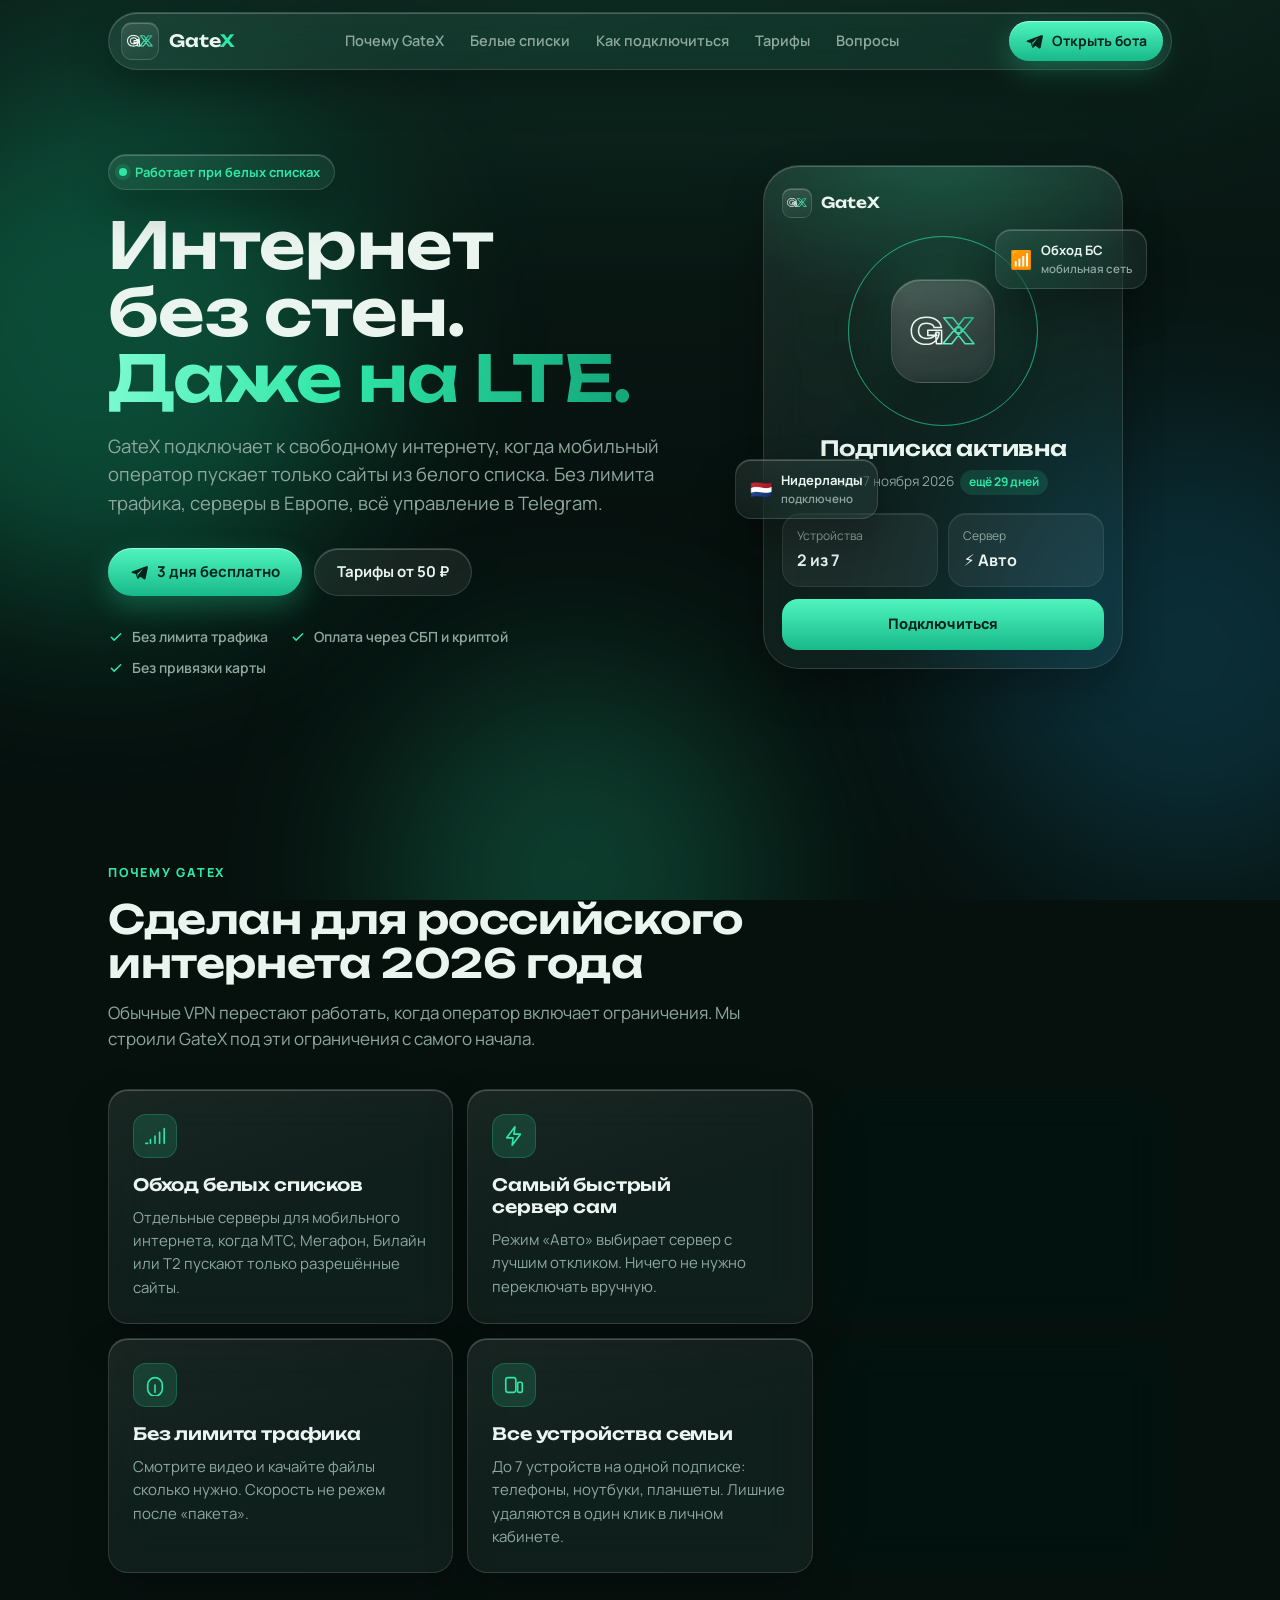
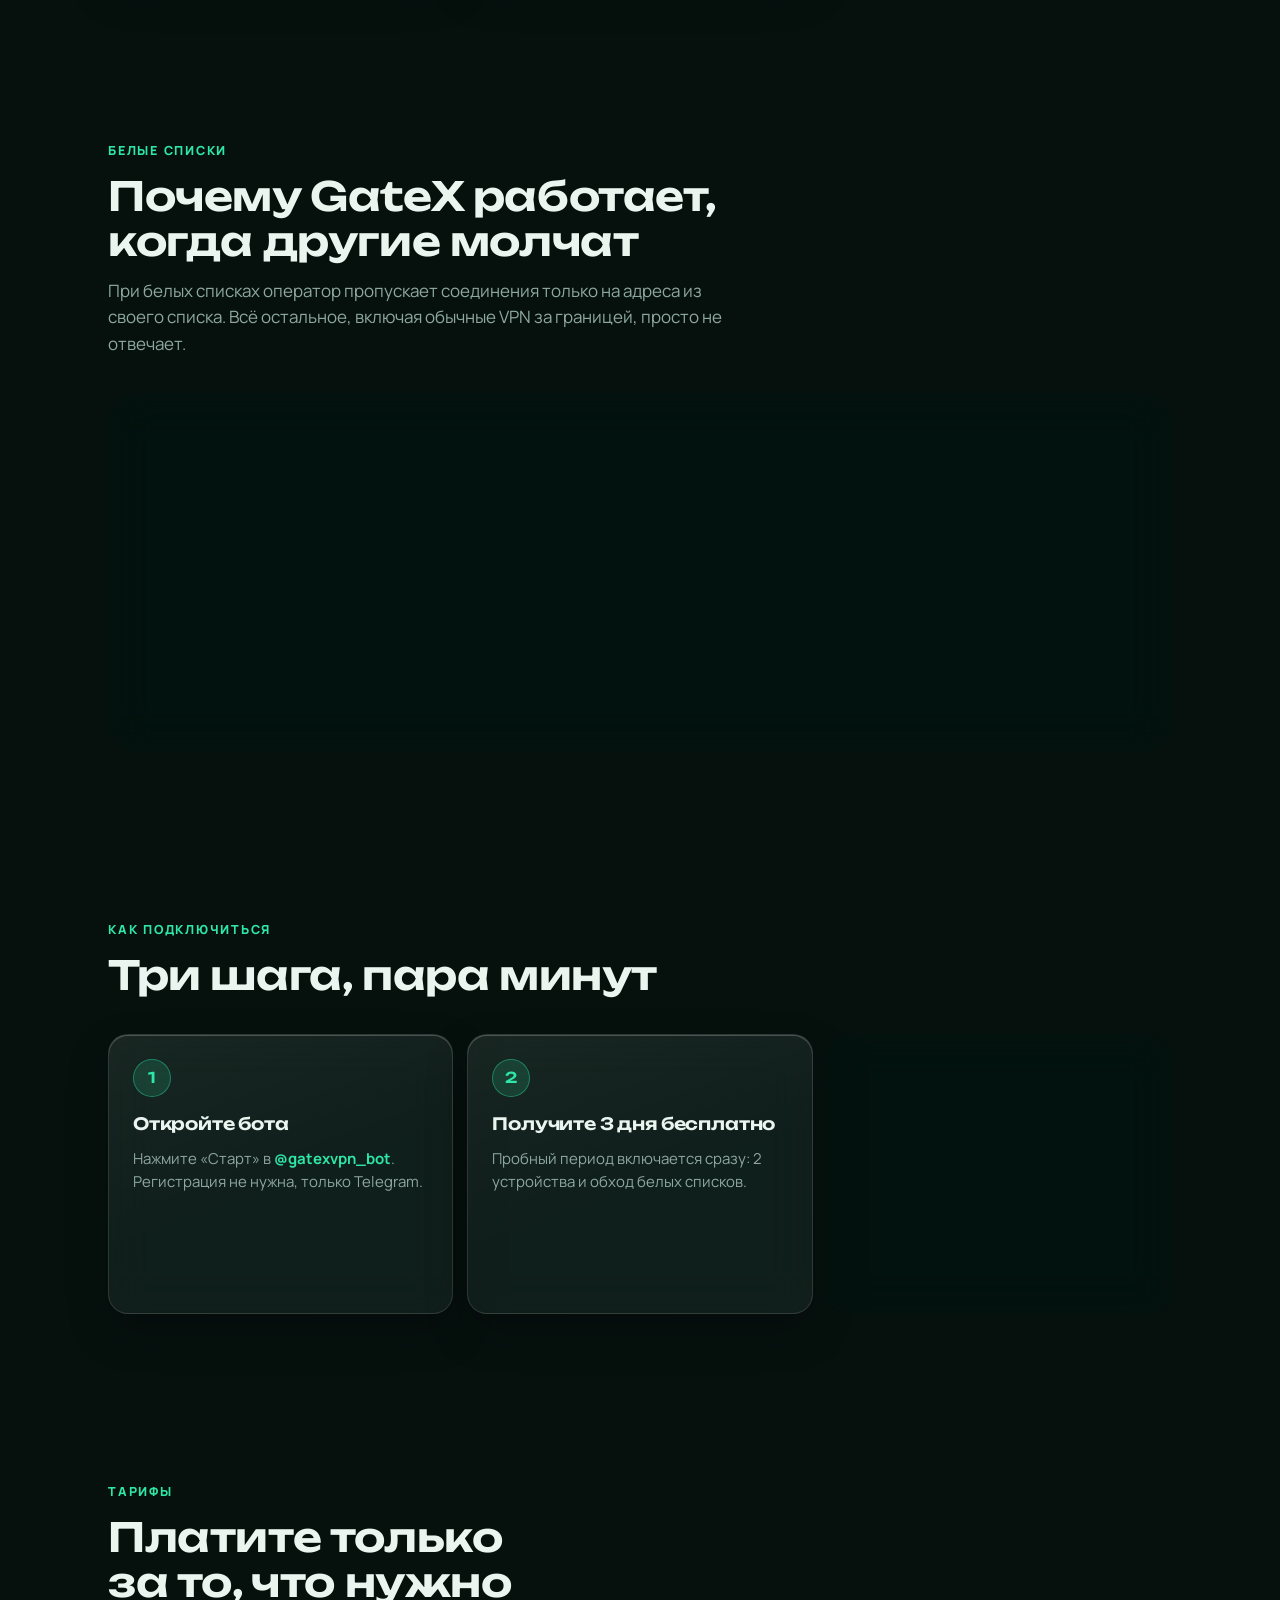
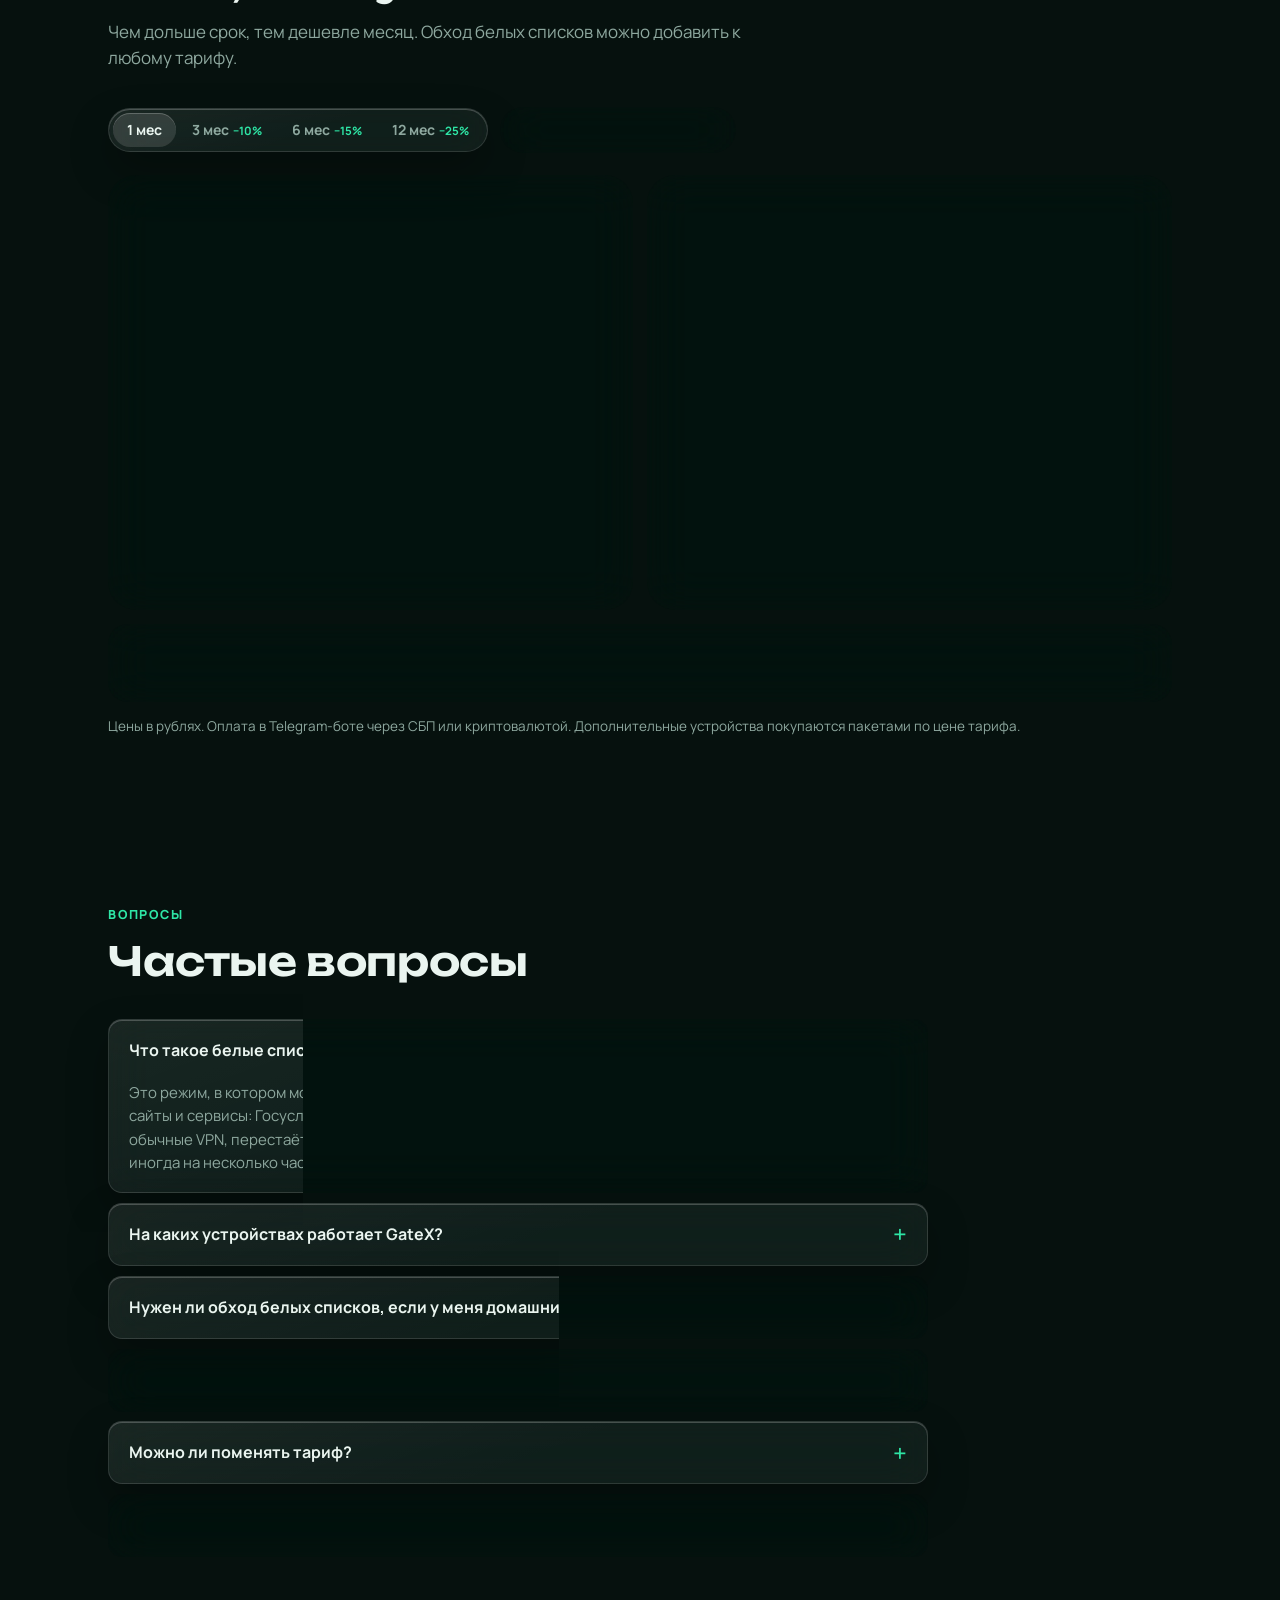
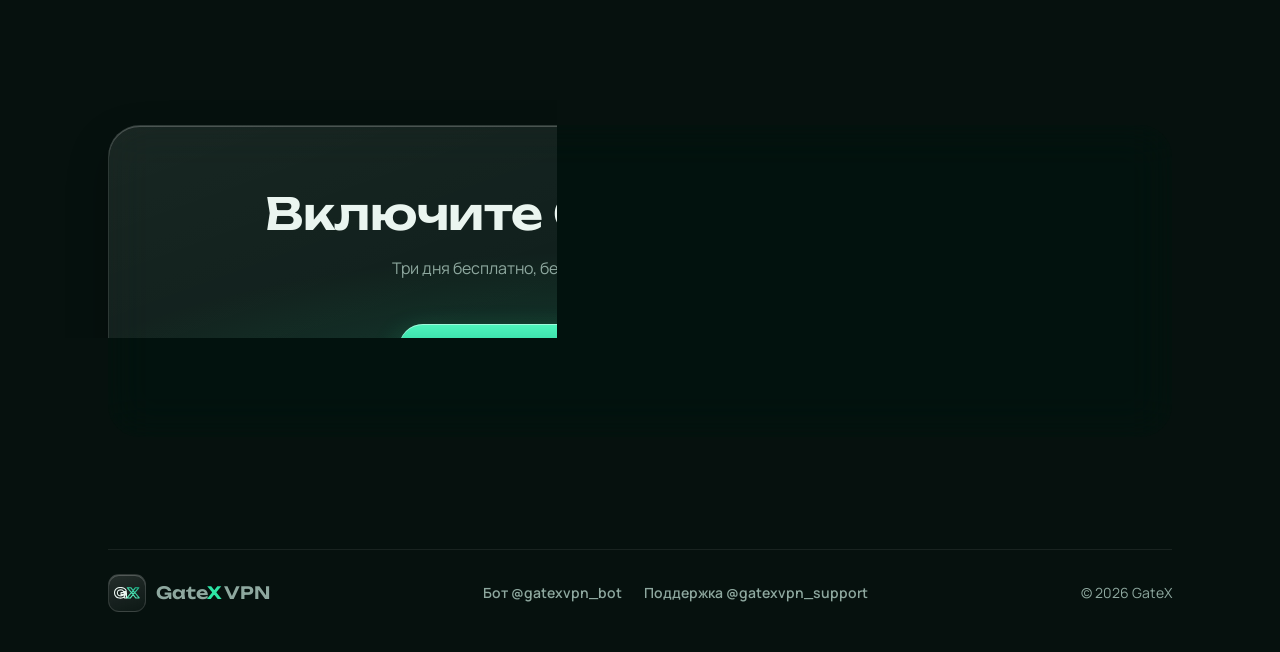
==== site/index.html @ c38026a6 "Add GateX promo landing page One-page static site in Russian: whitelist bypass explainer, tariffs wi" ====
<!doctype html>
<html lang="ru">
<head>
<meta charset="utf-8">
<meta name="viewport" content="width=device-width, initial-scale=1, viewport-fit=cover">
<title>GateX VPN</title>
<meta name="claude:viewport-fit-sides" content="cover">
<meta name="description" content="GateX VPN работает даже при белых списках на мобильном интернете. Серверы в Нидерландах, Германии, Франции и Польше, без лимита трафика. 3 дня бесплатно в Telegram-боте.">
<meta name="theme-color" content="#06110e">
<meta property="og:title" content="GateX VPN">
<meta property="og:description" content="VPN, который работает при белых списках. 3 дня бесплатно в Telegram.">
<meta property="og:type" content="website">
<link rel="icon" href="data:image/svg+xml,%3Csvg xmlns='http://www.w3.org/2000/svg' viewBox='0 0 64 64'%3E%3Crect width='64' height='64' rx='16' fill='%2306110e'/%3E%3Ctext x='32' y='42' font-family='Arial Black,Arial' font-weight='900' font-size='26' text-anchor='middle' fill='none' stroke='%232ee6a6' stroke-width='2.4'%3EGX%3C/text%3E%3C/svg%3E">
<link rel="preconnect" href="https://fonts.googleapis.com">
<link rel="preconnect" href="https://fonts.gstatic.com" crossorigin>
<link rel="stylesheet" href="https://fonts.googleapis.com/css2?family=Manrope:wght@400;500;600;700;800&family=Unbounded:wght@500;600;700&display=swap">
<style>
/* Layout: one long dark-pine page, frosted-glass panels floating over slow mint glows; content column 1120px. */
:root {
  --bg: #06110e;
  --bg-2: #0a1b16;
  --text: #eaf5f0;
  --muted: #8ea89f;
  --accent: #2ee6a6;
  --accent-2: #18b98a;
  --accent-ink: #03241a;
  --glass: rgba(255, 255, 255, 0.055);
  --glass-strong: rgba(255, 255, 255, 0.09);
  --glass-line: rgba(255, 255, 255, 0.12);
  --glass-hi: rgba(255, 255, 255, 0.22);
  --line: rgba(255, 255, 255, 0.08);
  --accent-soft: rgba(46, 230, 166, 0.14);
  --warn: #ffb547;

  --font-display: "Unbounded", "Manrope", system-ui, sans-serif;
  --font-body: "Manrope", system-ui, -apple-system, "Segoe UI", Roboto, sans-serif;
  --radius-lg: 28px;
  --radius: 20px;
  --radius-sm: 14px;
  color-scheme: dark;
}

* { box-sizing: border-box; }
html { scroll-behavior: smooth; overflow-x: clip; }
body {
  margin: 0;
  background: var(--bg);
  color: var(--text);
  font: 16px/1.55 var(--font-body);
  -webkit-font-smoothing: antialiased;
  overflow-x: clip;
}
a { color: inherit; text-decoration: none; }
svg { display: block; }
h1, h2, h3 { font-family: var(--font-display); font-weight: 600; margin: 0; text-wrap: balance; letter-spacing: -0.01em; }
p { margin: 0; }
:focus-visible { outline: 2px solid var(--accent); outline-offset: 3px; border-radius: 8px; }

/* Ambient glows behind the glass */
.sky { position: fixed; inset: 0; z-index: -1; overflow: hidden; pointer-events: none;
  background: radial-gradient(120% 70% at 50% -10%, rgba(46,230,166,.10), transparent 60%), linear-gradient(180deg, var(--bg-2), var(--bg) 60%); }
.blob { position: absolute; border-radius: 50%; filter: blur(90px); opacity: .55; }
.blob.b1 { width: 520px; height: 520px; left: -160px; top: 80px; background: #0f7a57; animation: drift 22s ease-in-out infinite alternate; }
.blob.b2 { width: 460px; height: 460px; right: -140px; top: 420px; background: #135c78; opacity: .38; animation: drift 26s ease-in-out infinite alternate-reverse; }
.blob.b3 { width: 380px; height: 380px; left: 30%; bottom: -160px; background: #1fa77a; opacity: .30; animation: drift 30s ease-in-out infinite alternate; }
@keyframes drift { to { transform: translate(60px, -40px) scale(1.08); } }

.wrap { width: 100%; max-width: 1120px; margin: 0 auto;
  padding-left: max(16px, env(safe-area-inset-left, 0px)); padding-right: max(16px, env(safe-area-inset-right, 0px)); }
@media (min-width: 720px) { .wrap { padding-left: max(28px, env(safe-area-inset-left, 0px)); padding-right: max(28px, env(safe-area-inset-right, 0px)); } }

.glass {
  background: linear-gradient(160deg, var(--glass-strong), var(--glass) 55%);
  border: 1px solid var(--glass-line);
  box-shadow: inset 0 1px 0 var(--glass-hi), 0 18px 40px rgba(0,0,0,.28);
  -webkit-backdrop-filter: blur(22px) saturate(150%);
  backdrop-filter: blur(22px) saturate(150%);
}

/* Header */
body::before { content: ""; position: fixed; inset: 0 0 auto; height: env(safe-area-inset-top, 0px); z-index: 10; background: rgba(6,17,14,.7); }
.top { position: sticky; top: env(safe-area-inset-top, 0px); z-index: 9; padding-block: 12px; }
.top .bar { display: flex; align-items: center; justify-content: space-between; gap: 12px; padding: 8px 8px 8px 12px; border-radius: 999px; }
.brand { display: flex; align-items: center; gap: 10px; font-family: var(--font-display); font-weight: 600; font-size: 17px; }
.brand b { color: var(--accent); font-weight: 600; }
.gx { width: 38px; height: 38px; border-radius: 11px; display: grid; place-items: center; flex: none;
  background: linear-gradient(160deg, rgba(255,255,255,.12), rgba(255,255,255,.03)); border: 1px solid var(--glass-line);
  box-shadow: inset 0 1px 0 var(--glass-hi); }
.gx svg { width: 26px; stroke-width: 80; }
.nav { display: none; gap: 26px; font-size: 14.5px; color: var(--muted); font-weight: 600; }
.nav a:hover { color: var(--text); }
@media (min-width: 860px) { .nav { display: flex; } }

.btn { display: inline-flex; align-items: center; justify-content: center; gap: 9px; border: 0; cursor: pointer;
  font: 700 15px/1 var(--font-body); padding: 15px 22px; border-radius: 999px; white-space: nowrap; transition: transform .15s ease, box-shadow .2s ease, background .2s ease; }
.btn:active { transform: scale(.98); }
.btn-primary { background: linear-gradient(180deg, #4ff5bd, var(--accent-2)); color: var(--accent-ink);
  box-shadow: 0 10px 28px rgba(46,230,166,.28), inset 0 1px 0 rgba(255,255,255,.45); }
.btn-primary:hover { box-shadow: 0 14px 36px rgba(46,230,166,.4), inset 0 1px 0 rgba(255,255,255,.45); }
.btn-glass { background: rgba(255,255,255,.07); border: 1px solid var(--glass-line); color: var(--text); box-shadow: inset 0 1px 0 var(--glass-hi); }
.btn-glass:hover { background: rgba(255,255,255,.11); }
.btn-sm { padding: 11px 16px; font-size: 14px; }
.btn svg { width: 18px; height: 18px; }

/* Hero */
.hero { padding-block: 40px 70px; display: grid; gap: 48px; align-items: center; }
@media (min-width: 940px) { .hero { grid-template-columns: 1.1fr .9fr; padding-block: 72px 100px; } }
.pill { display: inline-flex; align-items: center; gap: 8px; padding: 7px 14px 7px 10px; border-radius: 999px; font-size: 13px; font-weight: 700; color: var(--accent); }
.pill .dot { width: 8px; height: 8px; border-radius: 50%; background: var(--accent); box-shadow: 0 0 0 4px var(--accent-soft); animation: pulse 2.4s ease-in-out infinite; }
@keyframes pulse { 50% { box-shadow: 0 0 0 8px rgba(46,230,166,0); } }
.hero h1 { font-size: clamp(34px, 6.4vw, 64px); line-height: 1.04; margin-top: 22px; }
.hero h1 .stroke { background: linear-gradient(100deg, #7dfbd0, var(--accent) 45%, #13a57a); -webkit-background-clip: text; background-clip: text; color: transparent; }
.hero .lead { margin-top: 20px; font-size: clamp(16px, 2vw, 18.5px); color: var(--muted); max-width: 33em; }
.hero .cta { display: flex; flex-wrap: wrap; gap: 12px; margin-top: 30px; }
.hero .facts { display: flex; flex-wrap: wrap; gap: 10px 22px; margin-top: 30px; color: var(--muted); font-size: 14px; font-weight: 600; }
.hero .facts span { display: inline-flex; align-items: center; gap: 8px; }
.hero .facts svg { width: 16px; height: 16px; color: var(--accent); }

/* Hero visual: the cabinet as it looks in Telegram */
.device { position: relative; justify-self: center; width: min(360px, 100%); }
.device .screen { border-radius: 36px; padding: 22px 18px 18px; position: relative; overflow: hidden; }
.device .screen::before { content: ""; position: absolute; inset: -40% -20% auto; height: 70%; background: radial-gradient(closest-side, rgba(46,230,166,.22), transparent); pointer-events: none; }
.scr-head { display: flex; align-items: center; gap: 9px; font-family: var(--font-display); font-size: 15px; font-weight: 600; position: relative; }
.scr-head .gx { width: 30px; height: 30px; border-radius: 9px; }
.scr-head .gx svg { width: 20px; }
.orb { position: relative; width: 190px; height: 190px; margin: 18px auto 6px; display: grid; place-items: center; }
.orb i { position: absolute; inset: 0; border-radius: 50%; border: 1px solid rgba(46,230,166,.28); animation: ring 3.6s ease-out infinite; }
.orb i:nth-child(2) { animation-delay: 1.2s; }
.orb i:nth-child(3) { animation-delay: 2.4s; }
@keyframes ring { from { transform: scale(.55); opacity: 1; } to { transform: scale(1.05); opacity: 0; } }
.orb .core { width: 104px; height: 104px; border-radius: 30px; display: grid; place-items: center;
  background: linear-gradient(160deg, rgba(255,255,255,.16), rgba(255,255,255,.03)); border: 1px solid var(--glass-line);
  box-shadow: inset 0 1px 0 var(--glass-hi), 0 20px 40px rgba(0,0,0,.35), 0 0 60px rgba(46,230,166,.18);
  -webkit-backdrop-filter: blur(10px); backdrop-filter: blur(10px); }
.orb .core svg { width: 66px; stroke-width: 46; }
.scr-status { text-align: center; position: relative; }
.scr-status h3 { font-size: 21px; }
.scr-status p { color: var(--muted); font-size: 13.5px; margin-top: 6px; }
.scr-status .left { display: inline-block; margin-left: 6px; padding: 3px 9px; border-radius: 999px; background: var(--accent-soft); color: var(--accent); font-weight: 700; font-size: 12px; }
.scr-tiles { display: grid; grid-template-columns: 1fr 1fr; gap: 10px; margin-top: 18px; position: relative; }
.tile { border-radius: 18px; padding: 13px 14px; background: rgba(255,255,255,.06); border: 1px solid var(--line); box-shadow: inset 0 1px 0 rgba(255,255,255,.1); }
.tile small { display: block; font-size: 12px; color: var(--muted); }
.tile strong { display: block; margin-top: 3px; font-size: 16px; }
.scr-btn { margin-top: 12px; width: 100%; padding: 14px; border-radius: 16px; text-align: center; font-weight: 800; font-size: 14.5px;
  background: linear-gradient(180deg, #4ff5bd, var(--accent-2)); color: var(--accent-ink); position: relative; }
.float-chip { position: absolute; border-radius: 16px; padding: 10px 14px; font-size: 13px; font-weight: 700; display: flex; align-items: center; gap: 9px; }
.float-chip .flag { font-size: 18px; line-height: 1; }
.float-chip small { display: block; font-weight: 600; color: var(--muted); font-size: 11.5px; }
.float-chip.c1 { left: -28px; bottom: 150px; animation: bob 6s ease-in-out infinite; }
.float-chip.c2 { right: -24px; top: 64px; animation: bob 7s ease-in-out infinite reverse; }
@keyframes bob { 50% { transform: translateY(-10px); } }
@media (max-width: 480px) { .float-chip.c1 { display: none; } .float-chip.c2 { right: 8px; top: 58px; } }

/* Sections */
section { padding-block: 56px; }
@media (min-width: 720px) { section { padding-block: 84px; } }
.eyebrow { font-size: 12.5px; font-weight: 800; letter-spacing: .14em; text-transform: uppercase; color: var(--accent); }
.sec-head { max-width: 640px; display: grid; gap: 14px; margin-bottom: 36px; }
.sec-head h2 { font-size: clamp(26px, 4vw, 40px); line-height: 1.12; }
.sec-head p { color: var(--muted); font-size: 17px; }

/* Features */
.features { display: grid; gap: 14px; grid-template-columns: 1fr; }
@media (min-width: 620px) { .features { grid-template-columns: 1fr 1fr; } }
@media (min-width: 980px) { .features { grid-template-columns: repeat(3, 1fr); } }
.feat { border-radius: var(--radius); padding: 24px; display: grid; gap: 10px; align-content: start; }
.feat .ic { width: 44px; height: 44px; border-radius: 13px; display: grid; place-items: center; background: var(--accent-soft); color: var(--accent); border: 1px solid rgba(46,230,166,.22); }
.feat .ic svg { width: 22px; height: 22px; }
.feat h3 { font-size: 17px; line-height: 1.3; margin-top: 6px; }
.feat p { color: var(--muted); font-size: 15px; }

/* Whitelist route */
.route { border-radius: var(--radius-lg); padding: 28px 22px; display: grid; gap: 26px; }
@media (min-width: 720px) { .route { padding: 40px; } }
.hops { display: grid; gap: 10px; grid-template-columns: 1fr; counter-reset: hop; }
@media (min-width: 900px) { .hops { grid-template-columns: repeat(4, 1fr); gap: 0; } }
.hop { position: relative; padding: 18px; border-radius: 18px; background: rgba(255,255,255,.04); border: 1px solid var(--line); display: grid; gap: 6px; align-content: start; }
@media (min-width: 900px) {
  .hop { margin-right: 26px; }
  .hop:not(:last-child)::after { content: ""; position: absolute; right: -24px; top: 50%; width: 22px; height: 2px; background: linear-gradient(90deg, var(--accent), transparent); }
  .hop:last-child { margin-right: 0; }
}
.hop .tag { font-size: 11.5px; font-weight: 800; letter-spacing: .08em; text-transform: uppercase; color: var(--muted); }
.hop strong { font-size: 16px; }
.hop p { font-size: 14px; color: var(--muted); }
.hop.block { border-color: rgba(255,181,71,.35); background: rgba(255,181,71,.06); }
.hop.block .tag { color: var(--warn); }
.hop.ok { border-color: rgba(46,230,166,.35); background: rgba(46,230,166,.07); }
.hop.ok .tag { color: var(--accent); }
.route-note { display: grid; gap: 14px; grid-template-columns: 1fr; color: var(--muted); font-size: 15px; }
@media (min-width: 720px) { .route-note { grid-template-columns: 1fr 1fr; gap: 28px; } }
.route-note b { color: var(--text); }

/* Steps */
.steps { display: grid; gap: 14px; grid-template-columns: 1fr; }
@media (min-width: 860px) { .steps { grid-template-columns: repeat(3, 1fr); } }
.step { border-radius: var(--radius); padding: 24px; display: grid; gap: 10px; align-content: start; }
.step .n { font-family: var(--font-display); font-size: 15px; font-weight: 600; width: 38px; height: 38px; border-radius: 50%; display: grid; place-items: center;
  color: var(--accent); background: var(--accent-soft); border: 1px solid rgba(46,230,166,.4); }
.step h3 { font-size: 17px; margin-top: 4px; }
.step p { color: var(--muted); font-size: 15px; }
.apps { display: flex; flex-wrap: wrap; gap: 8px; margin-top: 4px; }
.apps span { font-size: 12.5px; font-weight: 700; padding: 5px 10px; border-radius: 999px; background: rgba(255,255,255,.06); border: 1px solid var(--line); }

/* Pricing */
.controls { display: flex; flex-wrap: wrap; gap: 12px; align-items: center; margin-bottom: 22px; }
.seg { display: inline-flex; padding: 4px; border-radius: 999px; gap: 2px; }
.seg button { border: 0; background: none; color: var(--muted); font: 700 14px/1 var(--font-body); padding: 10px 14px; border-radius: 999px; cursor: pointer; white-space: nowrap; }
.seg button[aria-pressed="true"] { background: rgba(255,255,255,.12); color: var(--text); box-shadow: inset 0 1px 0 var(--glass-hi); }
.seg button .off { color: var(--accent); font-size: 11.5px; margin-left: 4px; }
@media (max-width: 520px) {
  .seg { display: grid; grid-template-columns: repeat(4, 1fr); width: 100%; }
  .seg button { padding: 9px 4px; font-size: 13.5px; text-align: center; }
  .seg button .off { display: block; margin: 3px 0 0; }
}
.switch { display: inline-flex; align-items: center; gap: 12px; padding: 8px 16px 8px 8px; border-radius: 999px; cursor: pointer; font-weight: 700; font-size: 14px; user-select: none; }
.switch input { position: absolute; opacity: 0; pointer-events: none; }
.switch .track { width: 46px; height: 28px; border-radius: 999px; background: rgba(255,255,255,.12); position: relative; transition: background .2s; flex: none; }
.switch .track::after { content: ""; position: absolute; left: 3px; top: 3px; width: 22px; height: 22px; border-radius: 50%; background: #fff; transition: transform .2s; box-shadow: 0 2px 6px rgba(0,0,0,.3); }
.switch input:checked + .track { background: var(--accent-2); }
.switch input:checked + .track::after { transform: translateX(18px); }
.switch input:focus-visible + .track { outline: 2px solid var(--accent); outline-offset: 3px; }

.plans { display: grid; gap: 14px; grid-template-columns: 1fr; }
@media (min-width: 760px) { .plans { grid-template-columns: 1fr 1fr; } }
.plan { border-radius: var(--radius-lg); padding: 26px; display: grid; gap: 18px; align-content: start; position: relative; }
.plan.hot { border-color: rgba(46,230,166,.4); box-shadow: inset 0 1px 0 var(--glass-hi), 0 18px 50px rgba(46,230,166,.12); }
.plan .ph { display: flex; justify-content: space-between; align-items: flex-start; gap: 12px; }
.plan h3 { font-size: 21px; }
.plan .who { color: var(--muted); font-size: 14.5px; margin-top: 4px; }
.plan .badge { font-size: 12px; font-weight: 800; padding: 6px 10px; border-radius: 999px; background: var(--accent-soft); color: var(--accent); white-space: nowrap; }
.price { display: flex; align-items: baseline; gap: 8px; flex-wrap: wrap; }
.price .num { font-family: var(--font-display); font-size: 44px; font-weight: 600; font-variant-numeric: tabular-nums; letter-spacing: -0.02em; }
.price .per { color: var(--muted); font-weight: 600; }
.price-sub { color: var(--muted); font-size: 14px; margin-top: -10px; min-height: 1.5em; font-variant-numeric: tabular-nums; }
.plan ul { list-style: none; padding: 0; margin: 0; display: grid; gap: 10px; font-size: 15px; }
.plan li { display: flex; gap: 10px; align-items: flex-start; }
.plan li svg { width: 18px; height: 18px; color: var(--accent); flex: none; margin-top: 2px; }
.plan li.dim { color: var(--muted); }
.plan li.dim svg { color: var(--muted); }
.plan .btn { width: 100%; }
.trial { margin-top: 14px; border-radius: var(--radius); padding: 18px 22px; display: flex; flex-wrap: wrap; align-items: center; justify-content: space-between; gap: 14px; }
.trial p { color: var(--muted); font-size: 15px; }
.trial b { color: var(--text); }
.fine { margin-top: 14px; color: var(--muted); font-size: 13.5px; }

/* FAQ */
.faq { display: grid; gap: 10px; max-width: 820px; }
.faq details { border-radius: var(--radius-sm); padding: 0 20px; }
.faq summary { list-style: none; cursor: pointer; padding: 18px 0; font-weight: 700; font-size: 16px; display: flex; justify-content: space-between; gap: 16px; align-items: center; }
.faq summary::-webkit-details-marker { display: none; }
.faq summary::after { content: "+"; font: 500 24px/1 var(--font-body); color: var(--accent); transition: transform .2s; flex: none; }
.faq details[open] summary::after { transform: rotate(45deg); }
.faq details p { padding-bottom: 18px; color: var(--muted); font-size: 15px; max-width: 65ch; }
.faq details p a { color: var(--accent); font-weight: 700; }

/* Final CTA */
.final { border-radius: 32px; padding: 40px 24px; text-align: center; display: grid; gap: 18px; justify-items: center; position: relative; overflow: hidden; }
.final::before { content: ""; position: absolute; inset: auto -10% -60% -10%; height: 120%; background: radial-gradient(closest-side, rgba(46,230,166,.22), transparent); pointer-events: none; }
.final h2 { font-size: clamp(26px, 4.4vw, 44px); line-height: 1.1; position: relative; }
.final p { color: var(--muted); max-width: 34em; position: relative; }
.final .cta { display: flex; flex-wrap: wrap; justify-content: center; gap: 12px; position: relative; }
@media (min-width: 720px) { .final { padding: 64px 40px; } }

footer { padding-block: 28px 40px; color: var(--muted); font-size: 14px; }
footer .row { display: flex; flex-wrap: wrap; gap: 14px 28px; justify-content: space-between; align-items: center; border-top: 1px solid var(--line); padding-top: 24px; }
footer .links { display: flex; flex-wrap: wrap; gap: 10px 22px; font-weight: 600; }
footer .links a:hover { color: var(--text); }

@media (prefers-reduced-motion: reduce) {
  *, *::before, *::after { animation: none !important; transition: none !important; }
  html { scroll-behavior: auto; }
}
@supports not ((backdrop-filter: blur(1px)) or (-webkit-backdrop-filter: blur(1px))) {
  .glass { background: rgba(14, 34, 27, .92); }
}
</style>
</head>
<body>

<svg width="0" height="0" style="position:absolute" aria-hidden="true">
  <defs>
    <linearGradient id="gxMint" x1="0" y1="0" x2="1" y2="1"><stop offset="0" stop-color="#6ff9cb"/><stop offset="1" stop-color="#18b98a"/></linearGradient>
    <!-- GX mark, letter outlines only -->
    <g id="gxMark">
      <g transform="scale(1 -1)" fill="none" stroke-linejoin="round">
        <path stroke="#eaf5f0" d="M838 325Q835 257 810.5 195.5Q786 134 739.5 86.0Q693 38 623.5 11.0Q554 -16 462 -16Q374 -16 297.0 9.5Q220 35 161.5 85.0Q103 135 70.5 208.0Q38 281 38 375Q38 469 71.0 542.0Q104 615 163.5 665.0Q223 715 301.5 740.5Q380 766 473 766Q597 766 687.0 728.0Q777 690 832.0 624.0Q887 558 903 471H694Q684 509 653.5 536.5Q623 564 577.5 578.5Q532 593 474 593Q404 593 353.0 568.5Q302 544 274.0 495.5Q246 447 246 375Q246 302 276.0 252.0Q306 202 361.5 177.0Q417 152 492 152Q565 152 621.0 172.5Q677 193 710.5 233.0Q744 273 749 329ZM512 242V388H910V0H763L734 297L773 242Z"/>
        <path stroke="url(#gxMint)" transform="translate(961 0)" d="M513 327V453L881 0H626L383 314H485L241 0H-11L359 452V328L11 750H270L490 466H388L605 750H860Z"/>
      </g>
    </g>
    <symbol id="i-check" viewBox="0 0 24 24"><path d="M5 12.5l4.2 4.2L19 7" fill="none" stroke="currentColor" stroke-width="2.2" stroke-linecap="round" stroke-linejoin="round"/></symbol>
    <symbol id="i-minus" viewBox="0 0 24 24"><path d="M6 12h12" fill="none" stroke="currentColor" stroke-width="2.2" stroke-linecap="round"/></symbol>
    <symbol id="i-tg" viewBox="0 0 24 24"><path d="M21.5 4.2L2.9 11.4c-1 .4-1 1.6.1 1.9l4.7 1.5 1.8 5.6c.3.8 1.3 1 1.9.4l2.6-2.5 4.9 3.6c.7.5 1.7.1 1.9-.8l3.1-15.4c.2-1-.8-1.8-1.7-1.4zM9.6 14.3l8.2-7.2-6.9 8.6-.3 3.1-1-4.5z" fill="currentColor"/></symbol>
  </defs>
</svg>

<div class="sky" aria-hidden="true"><div class="blob b1"></div><div class="blob b2"></div><div class="blob b3"></div></div>

<header class="top">
  <div class="wrap">
    <div class="bar glass">
      <a class="brand" href="#top" aria-label="GateX VPN, наверх">
        <span class="gx"><svg viewBox="0 -800 1900 840"><use href="#gxMark"/></svg></span>
        <span>Gate<b>X</b></span>
      </a>
      <nav class="nav" aria-label="Разделы">
        <a href="#why">Почему GateX</a>
        <a href="#whitelist">Белые списки</a>
        <a href="#start">Как подключиться</a>
        <a href="#pricing">Тарифы</a>
        <a href="#faq">Вопросы</a>
      </nav>
      <a class="btn btn-primary btn-sm" href="https://t.me/gatexvpn_bot" target="_blank" rel="noopener">
        <svg><use href="#i-tg"/></svg>Открыть бота
      </a>
    </div>
  </div>
</header>

<main id="top">
  <div class="wrap hero">
    <div>
      <span class="pill glass"><span class="dot"></span>Работает при белых списках</span>
      <h1>Интернет без&nbsp;стен. <span class="stroke">Даже на&nbsp;LTE.</span></h1>
      <p class="lead">GateX подключает к свободному интернету, когда мобильный оператор пускает только сайты из белого списка. Без лимита трафика, серверы в Европе, всё управление в Telegram.</p>
      <div class="cta">
        <a class="btn btn-primary" href="https://t.me/gatexvpn_bot" target="_blank" rel="noopener"><svg><use href="#i-tg"/></svg>3 дня бесплатно</a>
        <a class="btn btn-glass" href="#pricing">Тарифы от 50 ₽</a>
      </div>
      <div class="facts">
        <span><svg><use href="#i-check"/></svg>Без лимита трафика</span>
        <span><svg><use href="#i-check"/></svg>Оплата через СБП и криптой</span>
        <span><svg><use href="#i-check"/></svg>Без привязки карты</span>
      </div>
    </div>

    <div class="device" aria-hidden="true">
      <div class="screen glass">
        <div class="scr-head"><span class="gx"><svg viewBox="0 -800 1900 840"><use href="#gxMark"/></svg></span>GateX</div>
        <div class="orb"><i></i><i></i><i></i><div class="core"><svg viewBox="0 -800 1900 840"><use href="#gxMark"/></svg></div></div>
        <div class="scr-status">
          <h3>Подписка активна</h3>
          <p>до 17 ноября 2026<span class="left">ещё 29 дней</span></p>
        </div>
        <div class="scr-tiles">
          <div class="tile"><small>Устройства</small><strong>2 из 7</strong></div>
          <div class="tile"><small>Сервер</small><strong>⚡ Авто</strong></div>
        </div>
        <div class="scr-btn">Подключиться</div>
      </div>
      <div class="float-chip glass c1"><span class="flag">🇳🇱</span><span>Нидерланды<small>подключено</small></span></div>
      <div class="float-chip glass c2"><span class="flag">📶</span><span>Обход БС<small>мобильная сеть</small></span></div>
    </div>
  </div>

  <section id="why">
    <div class="wrap">
      <div class="sec-head">
        <span class="eyebrow">Почему GateX</span>
        <h2>Сделан для российского интернета 2026 года</h2>
        <p>Обычные VPN перестают работать, когда оператор включает ограничения. Мы строили GateX под эти ограничения с самого начала.</p>
      </div>
      <div class="features">
        <article class="feat glass">
          <span class="ic"><svg viewBox="0 0 24 24" fill="none" stroke="currentColor" stroke-width="1.8" stroke-linecap="round" stroke-linejoin="round"><path d="M2 20h2M7 20v-4M12 20v-8M17 20V8M22 20V4"/></svg></span>
          <h3>Обход белых списков</h3>
          <p>Отдельные серверы для мобильного интернета, когда МТС, Мегафон, Билайн или Т2 пускают только разрешённые сайты.</p>
        </article>
        <article class="feat glass">
          <span class="ic"><svg viewBox="0 0 24 24" fill="none" stroke="currentColor" stroke-width="1.8" stroke-linecap="round" stroke-linejoin="round"><path d="M13 2L4 14h7l-1 8 9-12h-7l1-8z"/></svg></span>
          <h3>Самый быстрый сервер сам</h3>
          <p>Режим «Авто» выбирает сервер с лучшим откликом. Ничего не нужно переключать вручную.</p>
        </article>
        <article class="feat glass">
          <span class="ic"><svg viewBox="0 0 24 24" fill="none" stroke="currentColor" stroke-width="1.8" stroke-linecap="round" stroke-linejoin="round"><circle cx="12" cy="12" r="9"/><path d="M3 12h18M12 3c2.5 2.6 3.8 5.6 3.8 9s-1.3 6.4-3.8 9c-2.5-2.6-3.8-5.6-3.8-9S9.5 5.6 12 3z"/></svg></span>
          <h3>4 страны в Европе</h3>
          <p>Нидерланды, Германия, Франция и Польша. YouTube, Instagram, ChatGPT и игры открываются как раньше.</p>
        </article>
        <article class="feat glass">
          <span class="ic"><svg viewBox="0 0 24 24" fill="none" stroke="currentColor" stroke-width="1.8" stroke-linecap="round" stroke-linejoin="round"><path d="M4 12a8 8 0 0 1 16 0"/><path d="M4 12v4a8 8 0 0 0 16 0v-4"/><path d="M12 12v8"/></svg></span>
          <h3>Без лимита трафика</h3>
          <p>Смотрите видео и качайте файлы сколько нужно. Скорость не режем после «пакета».</p>
        </article>
        <article class="feat glass">
          <span class="ic"><svg viewBox="0 0 24 24" fill="none" stroke="currentColor" stroke-width="1.8" stroke-linecap="round" stroke-linejoin="round"><rect x="3" y="4" width="11" height="16" rx="2.5"/><rect x="16" y="9" width="5" height="11" rx="1.5"/></svg></span>
          <h3>Все устройства семьи</h3>
          <p>До 7 устройств на одной подписке: телефоны, ноутбуки, планшеты. Лишние удаляются в один клик в личном кабинете.</p>
        </article>
        <article class="feat glass">
          <span class="ic"><svg viewBox="0 0 24 24" fill="none" stroke="currentColor" stroke-width="1.8" stroke-linecap="round" stroke-linejoin="round"><path d="M21 15a2 2 0 0 1-2 2H8l-5 4V5a2 2 0 0 1 2-2h14a2 2 0 0 1 2 2z"/><path d="M8 9h8M8 13h5"/></svg></span>
          <h3>Живая поддержка</h3>
          <p>Пишите в Telegram, если что-то не подключается. Отвечает человек, а не автоответчик.</p>
        </article>
      </div>
    </div>
  </section>

  <section id="whitelist">
    <div class="wrap">
      <div class="sec-head">
        <span class="eyebrow">Белые списки</span>
        <h2>Почему GateX работает, когда другие молчат</h2>
        <p>При белых списках оператор пропускает соединения только на адреса из своего списка. Всё остальное, включая обычные VPN за границей, просто не отвечает.</p>
      </div>
      <div class="route glass">
        <div class="hops">
          <div class="hop"><span class="tag">Шаг 1</span><strong>Ваш телефон</strong><p>Мобильный интернет с ограничениями оператора.</p></div>
          <div class="hop block"><span class="tag">Фильтр оператора</span><strong>Только «белые» адреса</strong><p>Зарубежные серверы обычных VPN сюда не проходят.</p></div>
          <div class="hop ok"><span class="tag">Вход GateX</span><strong>Адрес из белого списка</strong><p>Наш вход стоит на российском адресе, который оператор пропускает.</p></div>
          <div class="hop"><span class="tag">Выход</span><strong>Сервер в Европе</strong><p>Дальше трафик идёт за границу, и вы получаете обычный интернет.</p></div>
        </div>
        <div class="route-note">
          <p><b>Дома и на Wi-Fi</b> всё проще: подписка подключает к ближайшему быстрому серверу в Европе, обход белых списков не нужен.</p>
          <p><b>Обход белых списков</b> есть в тарифах с пометкой «+ обход БС» и в пробном периоде. Попробуйте бесплатно, прежде чем платить.</p>
        </div>
      </div>
    </div>
  </section>

  <section id="start">
    <div class="wrap">
      <div class="sec-head">
        <span class="eyebrow">Как подключиться</span>
        <h2>Три шага, пара минут</h2>
      </div>
      <div class="steps">
        <article class="step glass">
          <span class="n">1</span>
          <h3>Откройте бота</h3>
          <p>Нажмите «Старт» в <a href="https://t.me/gatexvpn_bot" target="_blank" rel="noopener" style="color:var(--accent);font-weight:700">@gatexvpn_bot</a>. Регистрация не нужна, только Telegram.</p>
        </article>
        <article class="step glass">
          <span class="n">2</span>
          <h3>Получите 3 дня бесплатно</h3>
          <p>Пробный период включается сразу: 2 устройства и обход белых списков.</p>
        </article>
        <article class="step glass">
          <span class="n">3</span>
          <h3>Добавьте подписку в приложение</h3>
          <p>В личном кабинете нажмите «Подключиться», и подписка добавится одной кнопкой.</p>
          <div class="apps"><span>Happ</span><span>v2RayTun</span><span>INCY</span></div>
        </article>
      </div>
    </div>
  </section>

  <section id="pricing">
    <div class="wrap">
      <div class="sec-head">
        <span class="eyebrow">Тарифы</span>
        <h2>Платите только за то, что нужно</h2>
        <p>Чем дольше срок, тем дешевле месяц. Обход белых списков можно добавить к любому тарифу.</p>
      </div>

      <div class="controls">
        <div class="seg glass" role="group" aria-label="Срок подписки" id="period">
          <button type="button" data-m="1" aria-pressed="true">1 мес</button>
          <button type="button" data-m="3" aria-pressed="false">3 мес<span class="off">−10%</span></button>
          <button type="button" data-m="6" aria-pressed="false">6 мес<span class="off">−15%</span></button>
          <button type="button" data-m="12" aria-pressed="false">12 мес<span class="off">−25%</span></button>
        </div>
        <label class="switch glass" for="bs">
          <input type="checkbox" id="bs" checked>
          <span class="track"></span>
          Обход белых списков
        </label>
      </div>

      <div class="plans">
        <article class="plan glass" data-plan="eco">
          <div class="ph">
            <div><h3>Эконом</h3><p class="who">Для себя: телефон и ноутбук</p></div>
          </div>
          <div class="price"><span class="num" data-num>100 ₽</span><span class="per" data-per>в месяц</span></div>
          <p class="price-sub" data-sub></p>
          <ul>
            <li><svg><use href="#i-check"/></svg>2 устройства, можно расширить до 8</li>
            <li><svg><use href="#i-check"/></svg>Нидерланды, Германия, Франция, Польша</li>
            <li><svg><use href="#i-check"/></svg>Без лимита трафика</li>
            <li data-bsline><svg><use href="#i-check"/></svg>Обход белых списков на LTE</li>
          </ul>
          <a class="btn btn-glass" href="https://t.me/gatexvpn_bot" target="_blank" rel="noopener">Выбрать в боте</a>
        </article>
        <article class="plan glass hot" data-plan="family">
          <div class="ph">
            <div><h3>Семейный</h3><p class="who">Для всей семьи или компании друзей</p></div>
            <span class="badge">Выгоднее на устройство</span>
          </div>
          <div class="price"><span class="num" data-num>399 ₽</span><span class="per" data-per>в месяц</span></div>
          <p class="price-sub" data-sub></p>
          <ul>
            <li><svg><use href="#i-check"/></svg>7 устройств, можно расширить до 21</li>
            <li><svg><use href="#i-check"/></svg>Нидерланды, Германия, Франция, Польша</li>
            <li><svg><use href="#i-check"/></svg>Без лимита трафика</li>
            <li data-bsline><svg><use href="#i-check"/></svg>Обход белых списков на LTE</li>
          </ul>
          <a class="btn btn-primary" href="https://t.me/gatexvpn_bot" target="_blank" rel="noopener">Выбрать в боте</a>
        </article>
      </div>

      <div class="trial glass">
        <p><b>Не уверены?</b> Первые 3 дня бесплатно: 2 устройства и обход белых списков, без оплаты и карты.</p>
        <a class="btn btn-primary btn-sm" href="https://t.me/gatexvpn_bot" target="_blank" rel="noopener"><svg><use href="#i-tg"/></svg>Попробовать</a>
      </div>
      <p class="fine">Цены в рублях. Оплата в Telegram-боте через СБП или криптовалютой. Дополнительные устройства покупаются пакетами по цене тарифа.</p>
    </div>
  </section>

  <section id="faq">
    <div class="wrap">
      <div class="sec-head">
        <span class="eyebrow">Вопросы</span>
        <h2>Частые вопросы</h2>
      </div>
      <div class="faq">
        <details class="glass" open>
          <summary>Что такое белые списки?</summary>
          <p>Это режим, в котором мобильный оператор открывает только разрешённые сайты и сервисы: Госуслуги, банки, маркетплейсы, VK. Всё остальное, включая обычные VPN, перестаёт открываться. Он включается в отдельных регионах, иногда на несколько часов, иногда постоянно.</p>
        </details>
        <details class="glass">
          <summary>На каких устройствах работает GateX?</summary>
          <p>На iPhone, Android, Windows и macOS. Подписка добавляется в приложение Happ, v2RayTun или INCY одной кнопкой из личного кабинета.</p>
        </details>
        <details class="glass">
          <summary>Нужен ли обход белых списков, если у меня домашний интернет?</summary>
          <p>Нет. Дома и на Wi-Fi хватит тарифа без обхода, он в два раза дешевле. Обход нужен, если вы пользуетесь мобильным интернетом там, где оператор включает белые списки.</p>
        </details>
        <details class="glass">
          <summary>Как оплатить?</summary>
          <p>В боте <a href="https://t.me/gatexvpn_bot" target="_blank" rel="noopener">@gatexvpn_bot</a> через СБП или криптовалютой. Карту привязывать не нужно, автосписаний нет.</p>
        </details>
        <details class="glass">
          <summary>Можно ли поменять тариф?</summary>
          <p>Да. При смене тарифа оставшиеся дни пересчитываются в дни нового тарифа по стоимости, ничего не сгорает.</p>
        </details>
        <details class="glass">
          <summary>Что делать, если не подключается?</summary>
          <p>Напишите в поддержку <a href="https://t.me/gatexvpn_support" target="_blank" rel="noopener">@gatexvpn_support</a>: опишите оператора, город и приложение, и мы поможем настроить.</p>
        </details>
      </div>
    </div>
  </section>

  <section>
    <div class="wrap">
      <div class="final glass">
        <h2>Включите GateX за минуту</h2>
        <p>Три дня бесплатно, без карты. Если не подойдёт, просто ничего не оплачивайте.</p>
        <div class="cta">
          <a class="btn btn-primary" href="https://t.me/gatexvpn_bot" target="_blank" rel="noopener"><svg><use href="#i-tg"/></svg>Открыть @gatexvpn_bot</a>
          <a class="btn btn-glass" href="https://t.me/gatexvpn_support" target="_blank" rel="noopener">Написать в поддержку</a>
        </div>
      </div>
    </div>
  </section>
</main>

<footer>
  <div class="wrap">
    <div class="row">
      <a class="brand" href="#top"><span class="gx"><svg viewBox="0 -800 1900 840"><use href="#gxMark"/></svg></span><span>Gate<b>X</b> VPN</span></a>
      <div class="links">
        <a href="https://t.me/gatexvpn_bot" target="_blank" rel="noopener">Бот @gatexvpn_bot</a>
        <a href="https://t.me/gatexvpn_support" target="_blank" rel="noopener">Поддержка @gatexvpn_support</a>
      </div>
      <span>© 2026 GateX</span>
    </div>
  </div>
</footer>

<script>
(function () {
  // Prices in rubles, same table as the bot's plans.py (TARIFFS_PLAN_2026-10-17).
  var PRICES = {
    eco:    { base: { 1: 50,  3: 135,  6: 255,  12: 450  }, bs: { 1: 100, 3: 270,  6: 510,  12: 900  } },
    family: { base: { 1: 199, 3: 539,  6: 999,  12: 1790 }, bs: { 1: 399, 3: 1079, 6: 1990, 12: 3590 } }
  };
  var months = 1;
  var bs = document.getElementById('bs');
  var period = document.getElementById('period');
  var fmt = function (n) { return n.toLocaleString('ru-RU') + ' ₽'; };
  var word = { 1: 'в месяц', 3: 'за 3 месяца', 6: 'за 6 месяцев', 12: 'за 12 месяцев' };

  function render() {
    var key = bs.checked ? 'bs' : 'base';
    document.querySelectorAll('.plan').forEach(function (card) {
      var p = PRICES[card.dataset.plan];
      var total = p[key][months];
      card.querySelector('[data-num]').textContent = fmt(total);
      card.querySelector('[data-per]').textContent = word[months];
      var sub = card.querySelector('[data-sub]');
      if (months === 1) {
        sub.textContent = bs.checked ? 'С обходом белых списков' : 'Без обхода белых списков';
      } else {
        var full = p[key][1] * months;
        sub.textContent = '≈ ' + fmt(Math.round(total / months)) + ' в месяц, экономия ' + fmt(full - total);
      }
      var line = card.querySelector('[data-bsline]');
      line.classList.toggle('dim', !bs.checked);
      line.querySelector('use').setAttribute('href', bs.checked ? '#i-check' : '#i-minus');
      line.lastChild.textContent = bs.checked ? 'Обход белых списков на LTE' : 'Без обхода белых списков';
    });
  }
  period.addEventListener('click', function (e) {
    var b = e.target.closest('button');
    if (!b) return;
    months = +b.dataset.m;
    period.querySelectorAll('button').forEach(function (x) { x.setAttribute('aria-pressed', String(x === b)); });
    render();
  });
  bs.addEventListener('change', render);
  render();
})();
</script>
</body>
</html>
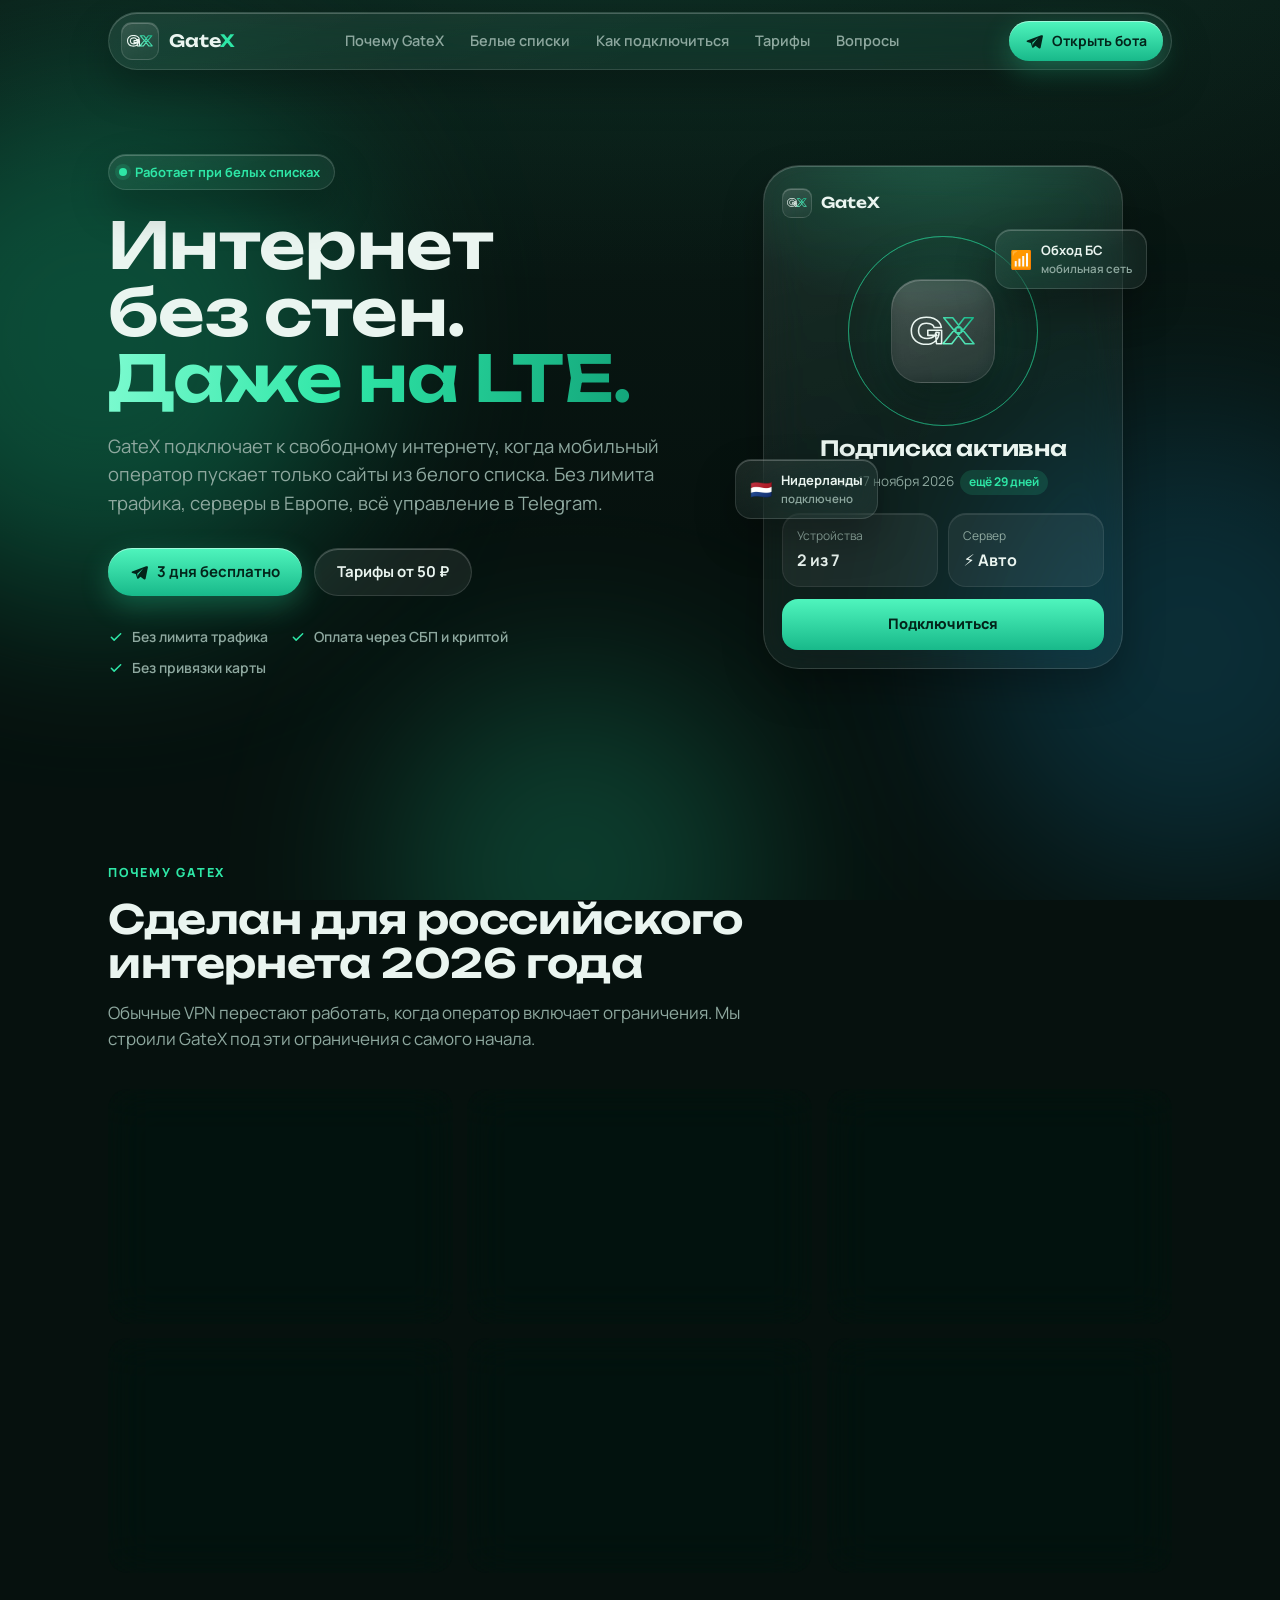
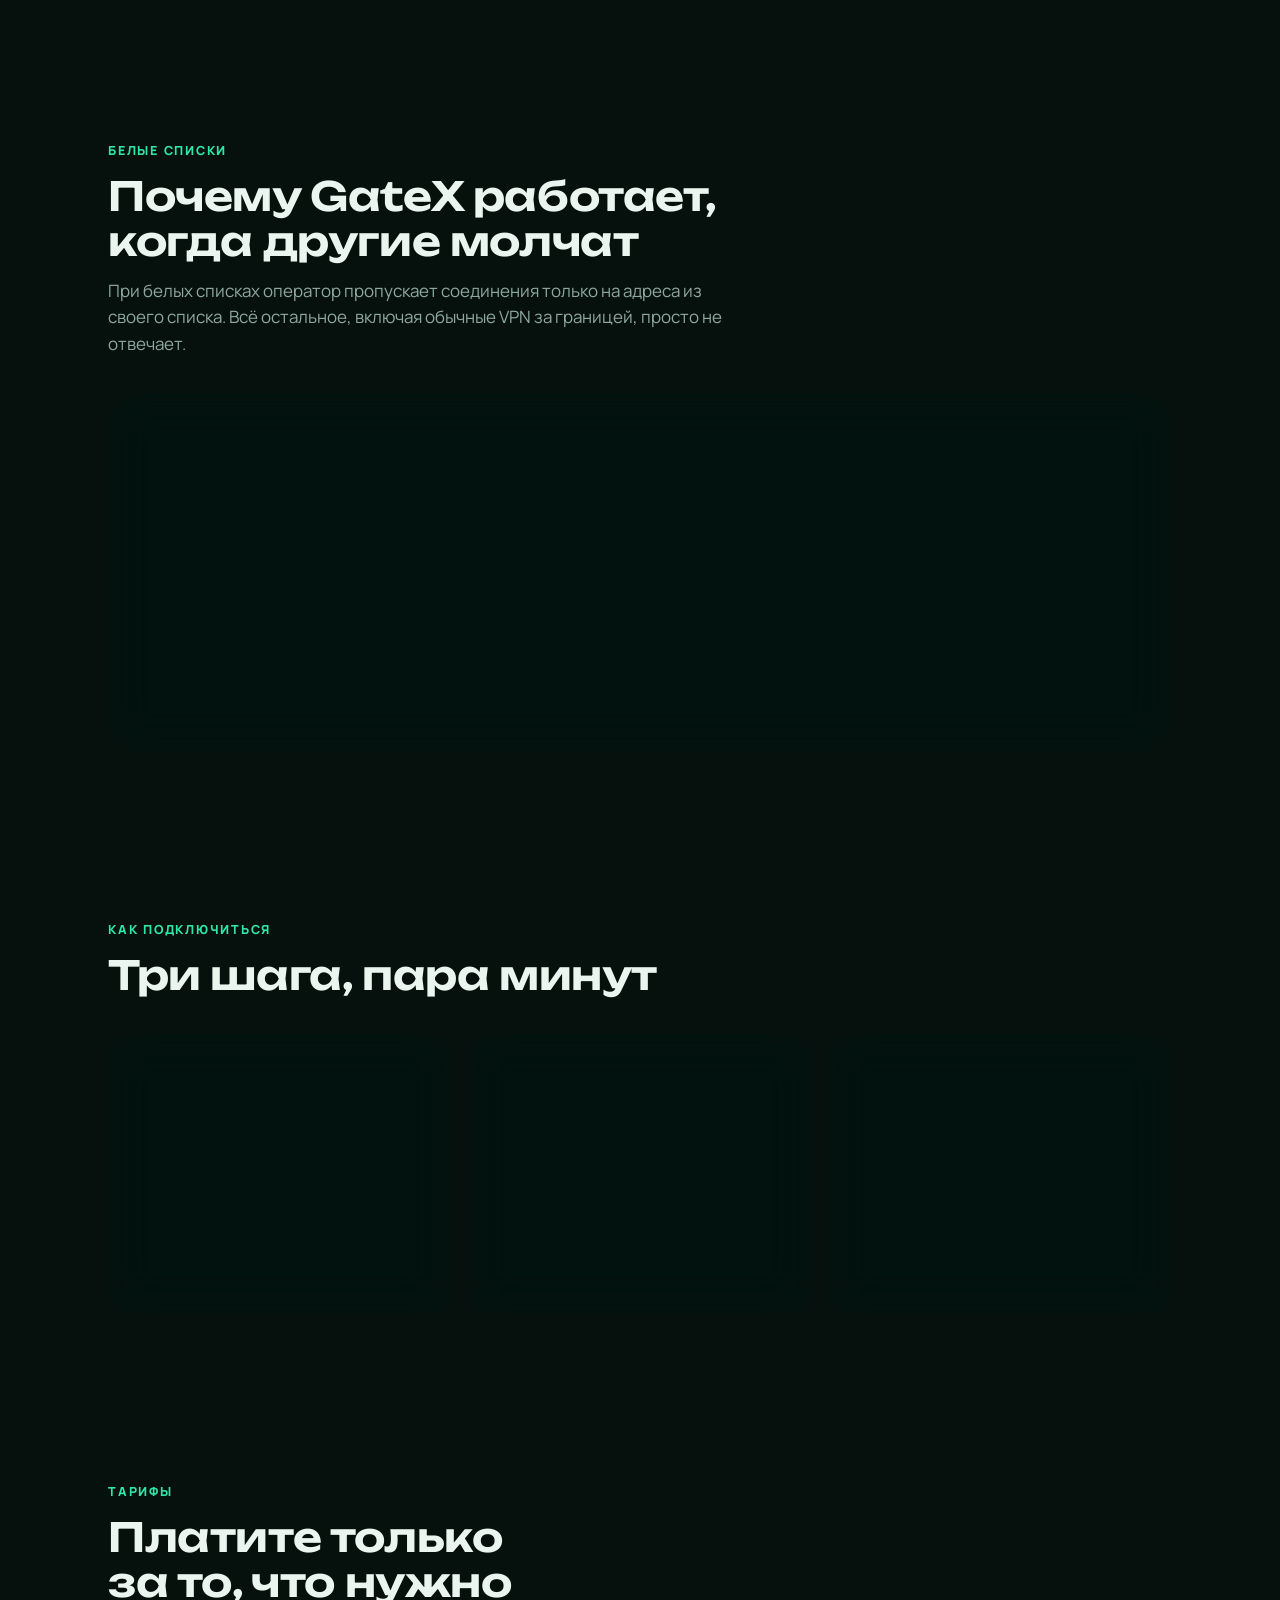
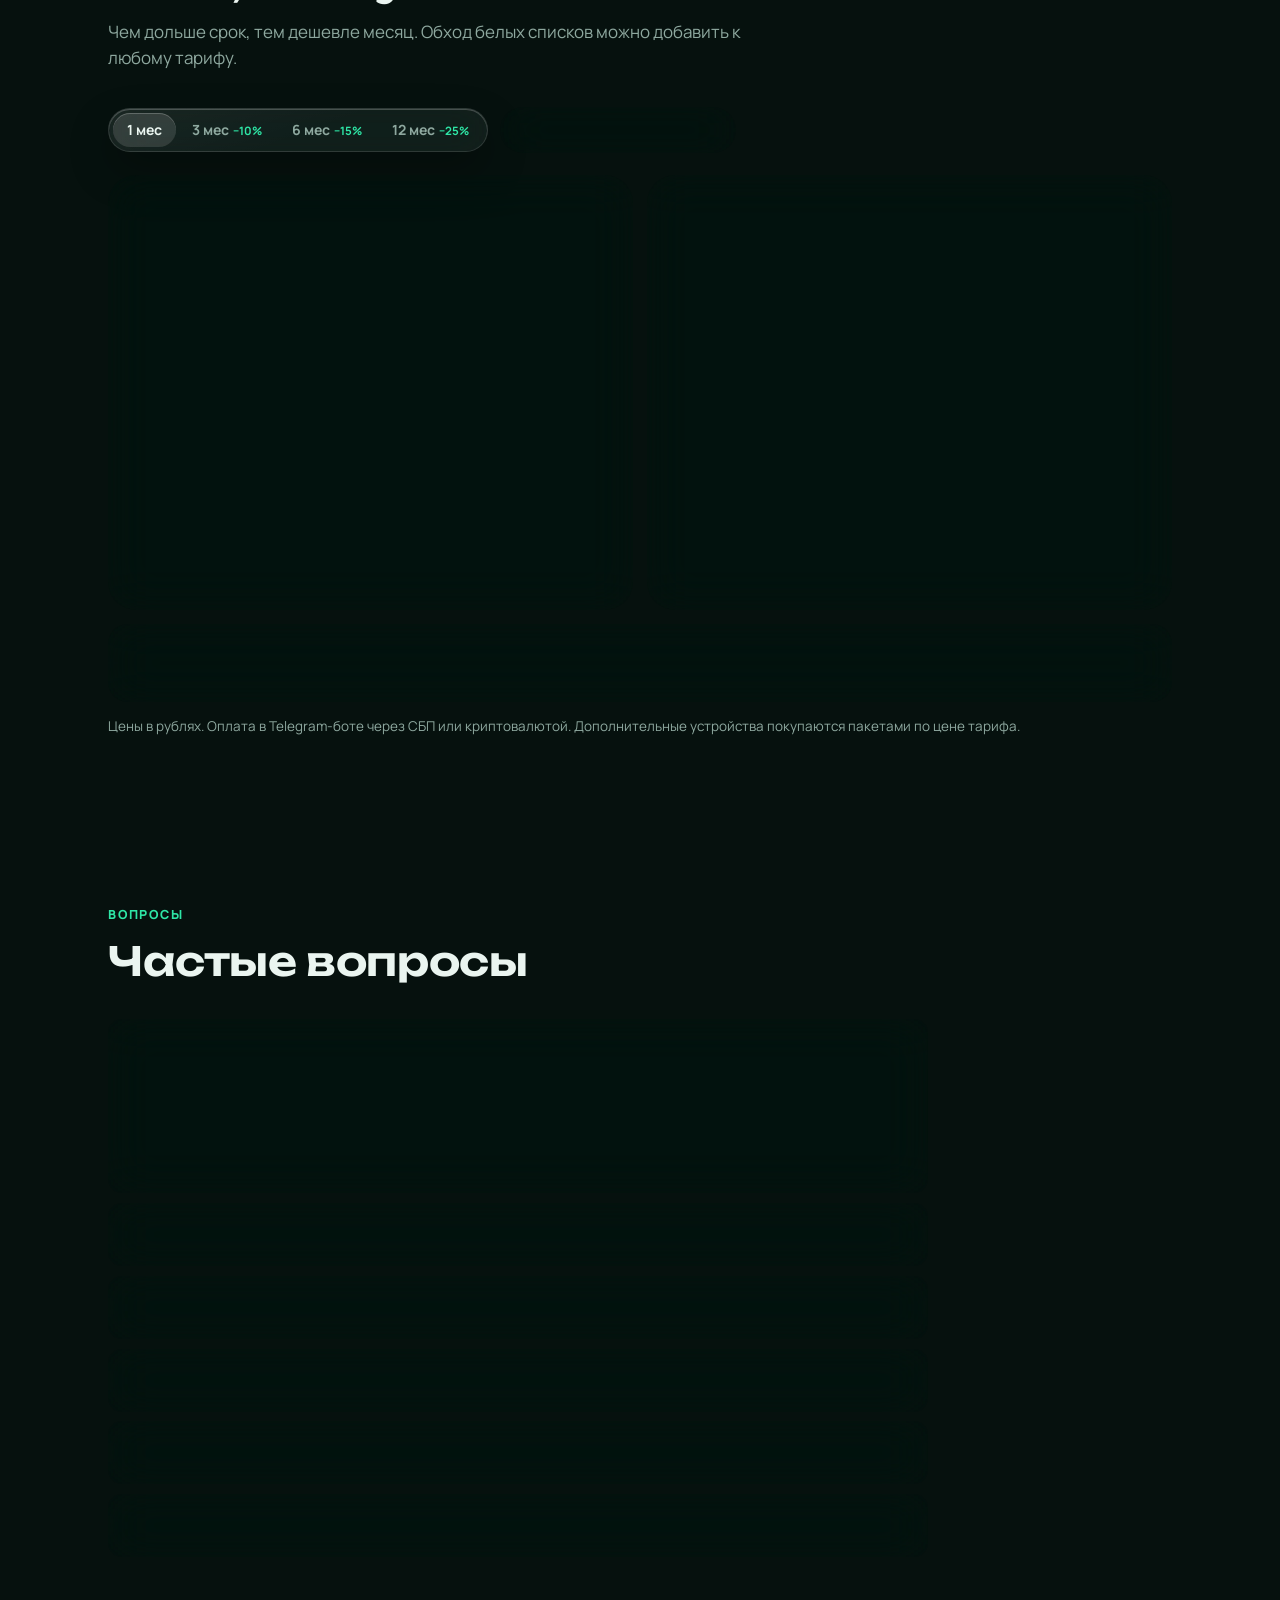
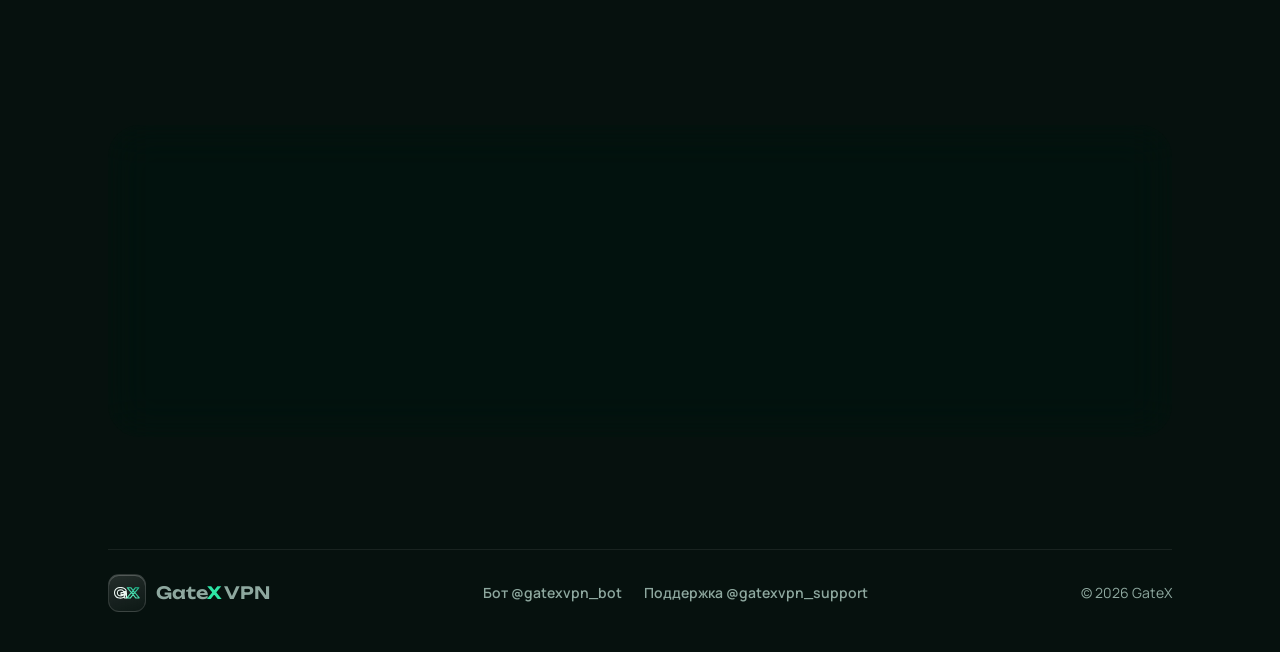
==== commit abd35dad: "Prepare landing for gatexx.ru Canonical and Open Graph tags, link preview image, icons, robots.txt, " ====
--- a/site/index.html
+++ b/site/index.html
@@ -10,6 +10,12 @@
 <meta property="og:title" content="GateX VPN">
 <meta property="og:description" content="VPN, который работает при белых списках. 3 дня бесплатно в Telegram.">
 <meta property="og:type" content="website">
+<meta property="og:url" content="https://gatexx.ru/">
+<meta property="og:image" content="https://gatexx.ru/og.png">
+<meta property="og:locale" content="ru_RU">
+<meta name="twitter:card" content="summary_large_image">
+<link rel="canonical" href="https://gatexx.ru/">
+<link rel="apple-touch-icon" href="/apple-touch-icon.png">
 <link rel="icon" href="data:image/svg+xml,%3Csvg xmlns='http://www.w3.org/2000/svg' viewBox='0 0 64 64'%3E%3Crect width='64' height='64' rx='16' fill='%2306110e'/%3E%3Ctext x='32' y='42' font-family='Arial Black,Arial' font-weight='900' font-size='26' text-anchor='middle' fill='none' stroke='%232ee6a6' stroke-width='2.4'%3EGX%3C/text%3E%3C/svg%3E">
 <link rel="preconnect" href="https://fonts.googleapis.com">
 <link rel="preconnect" href="https://fonts.gstatic.com" crossorigin>
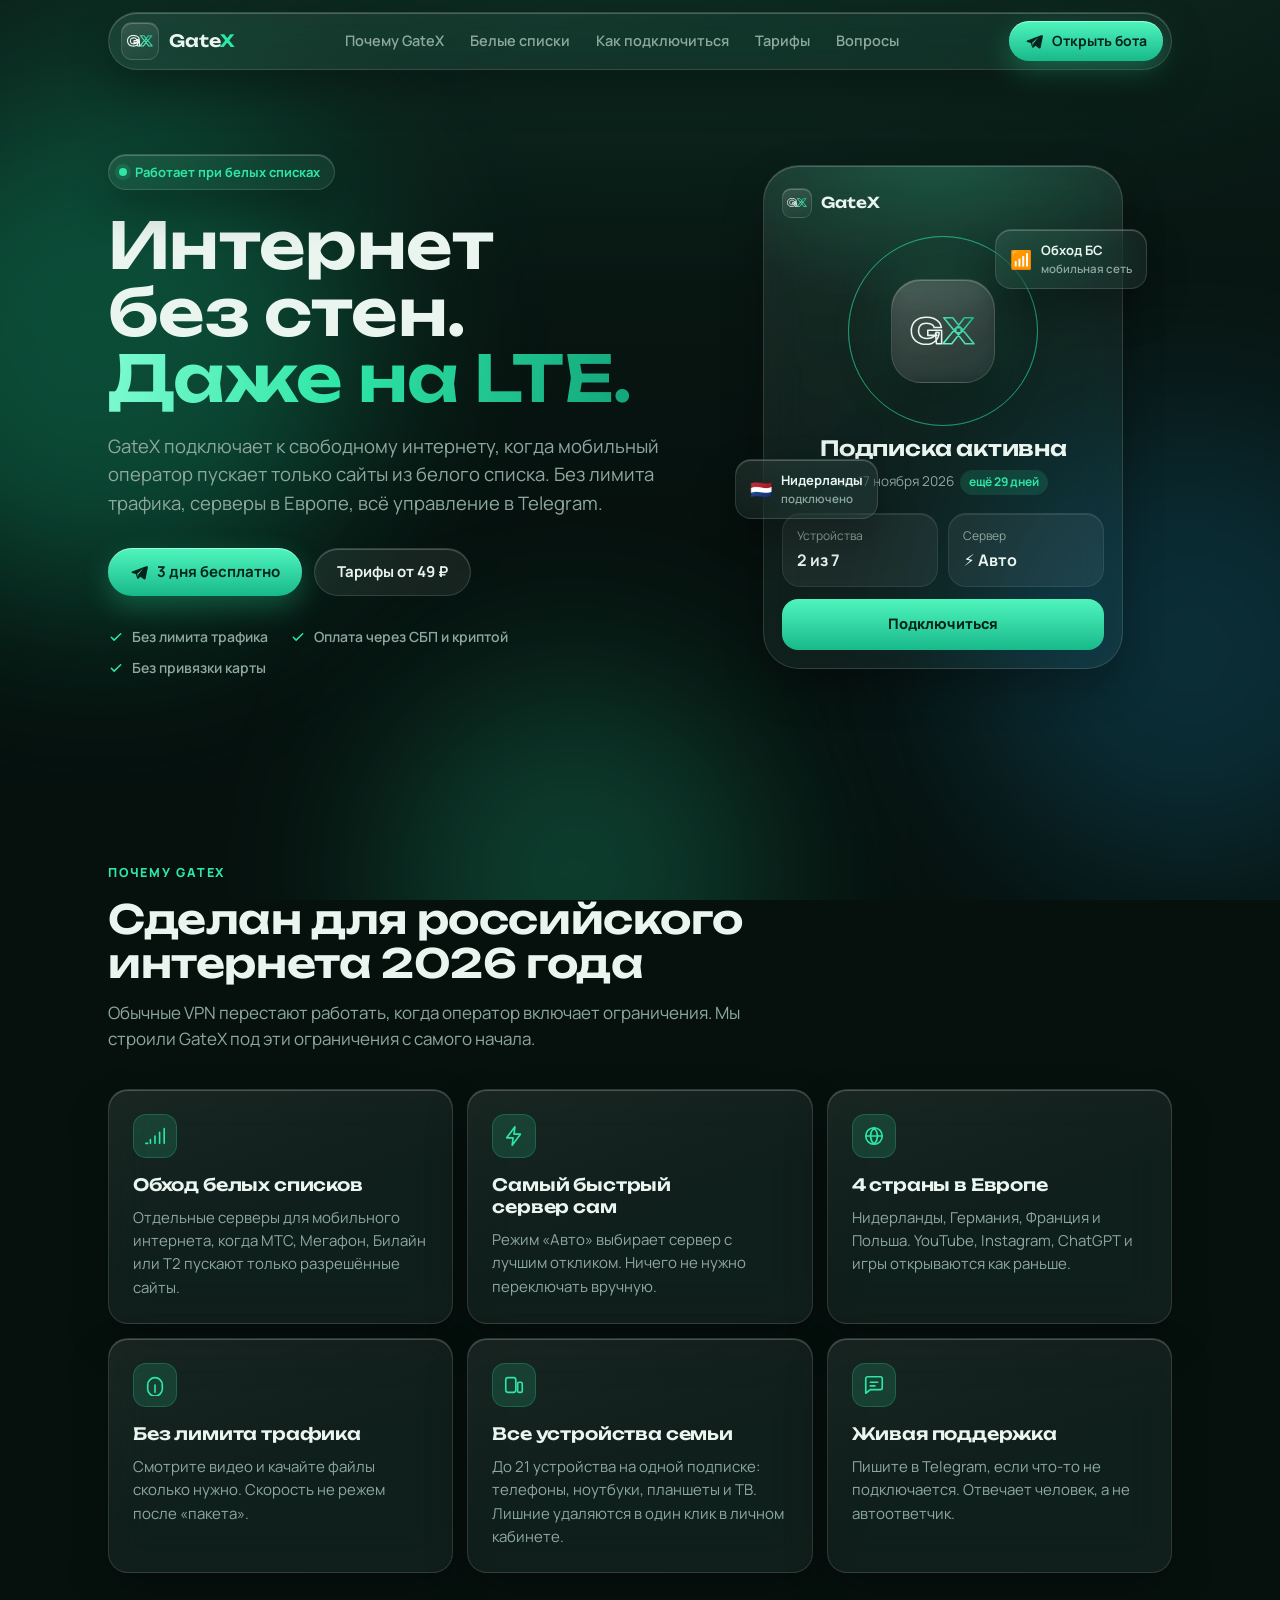
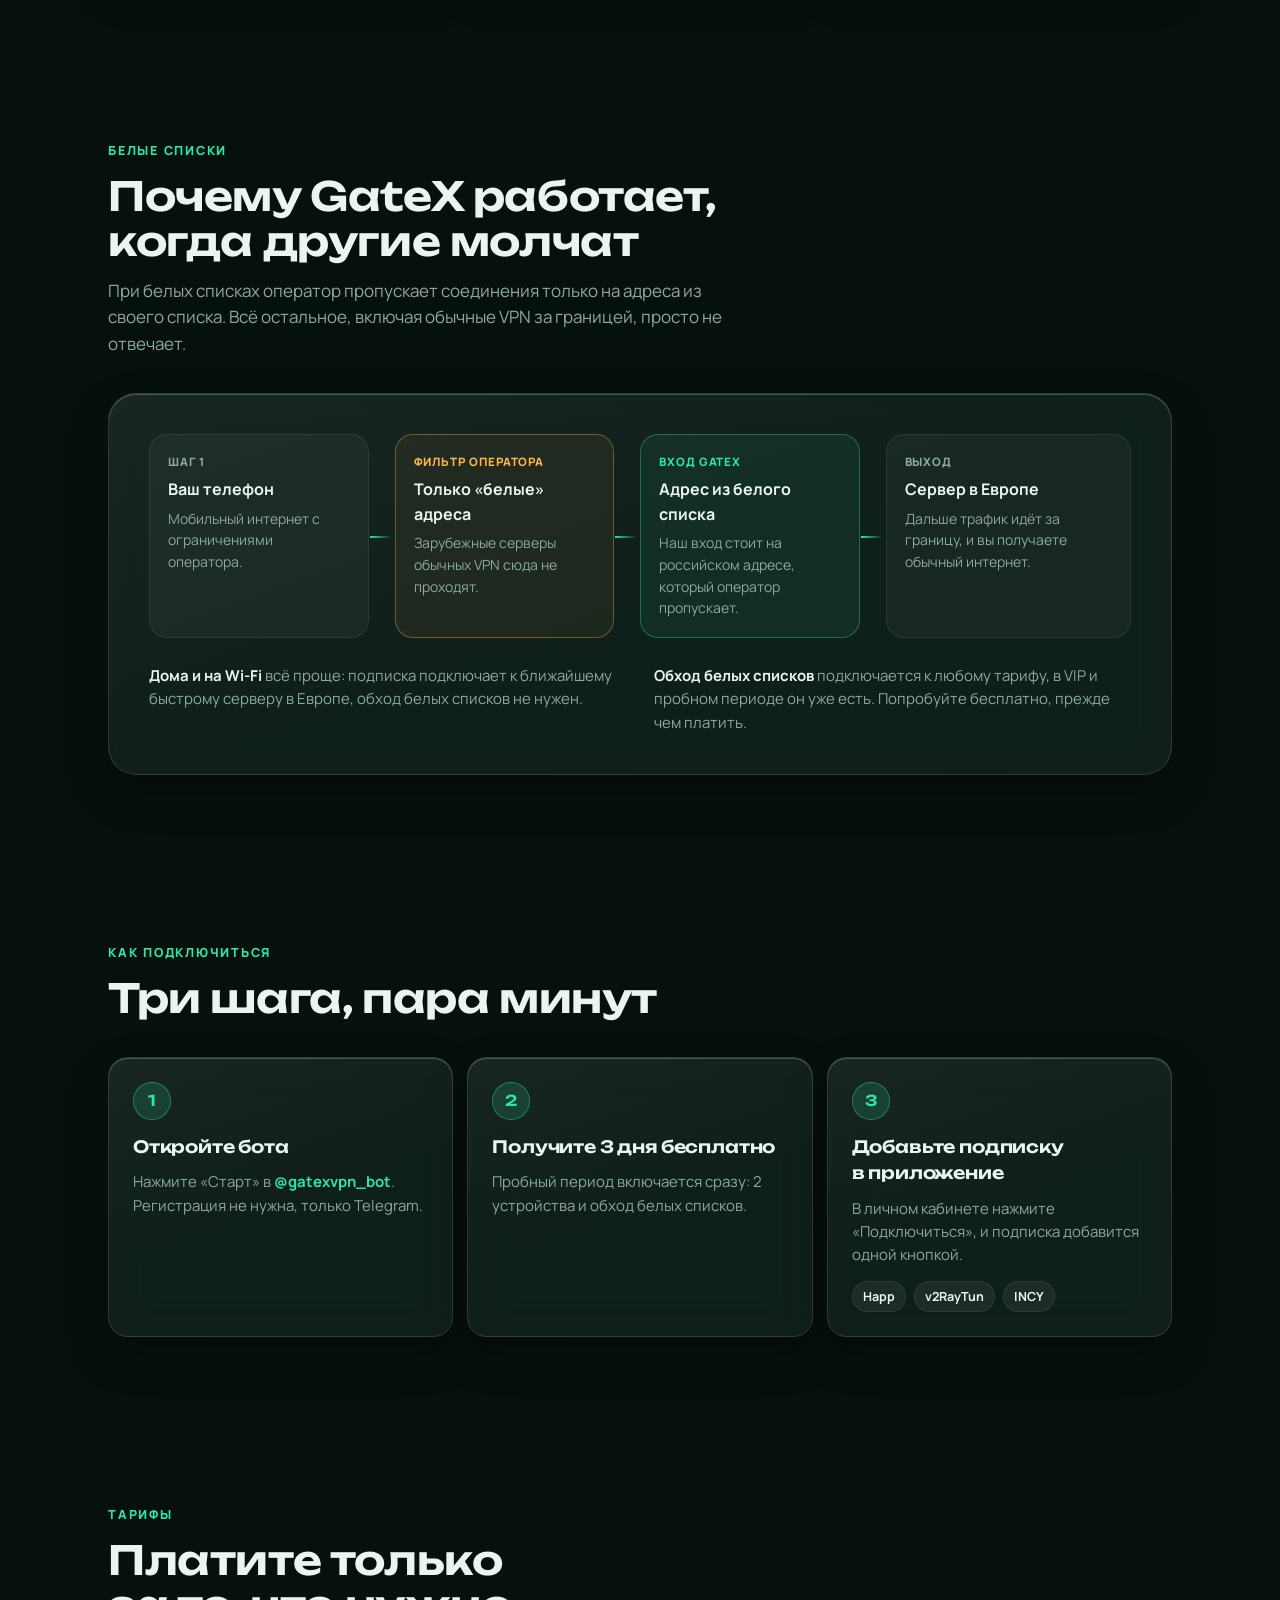
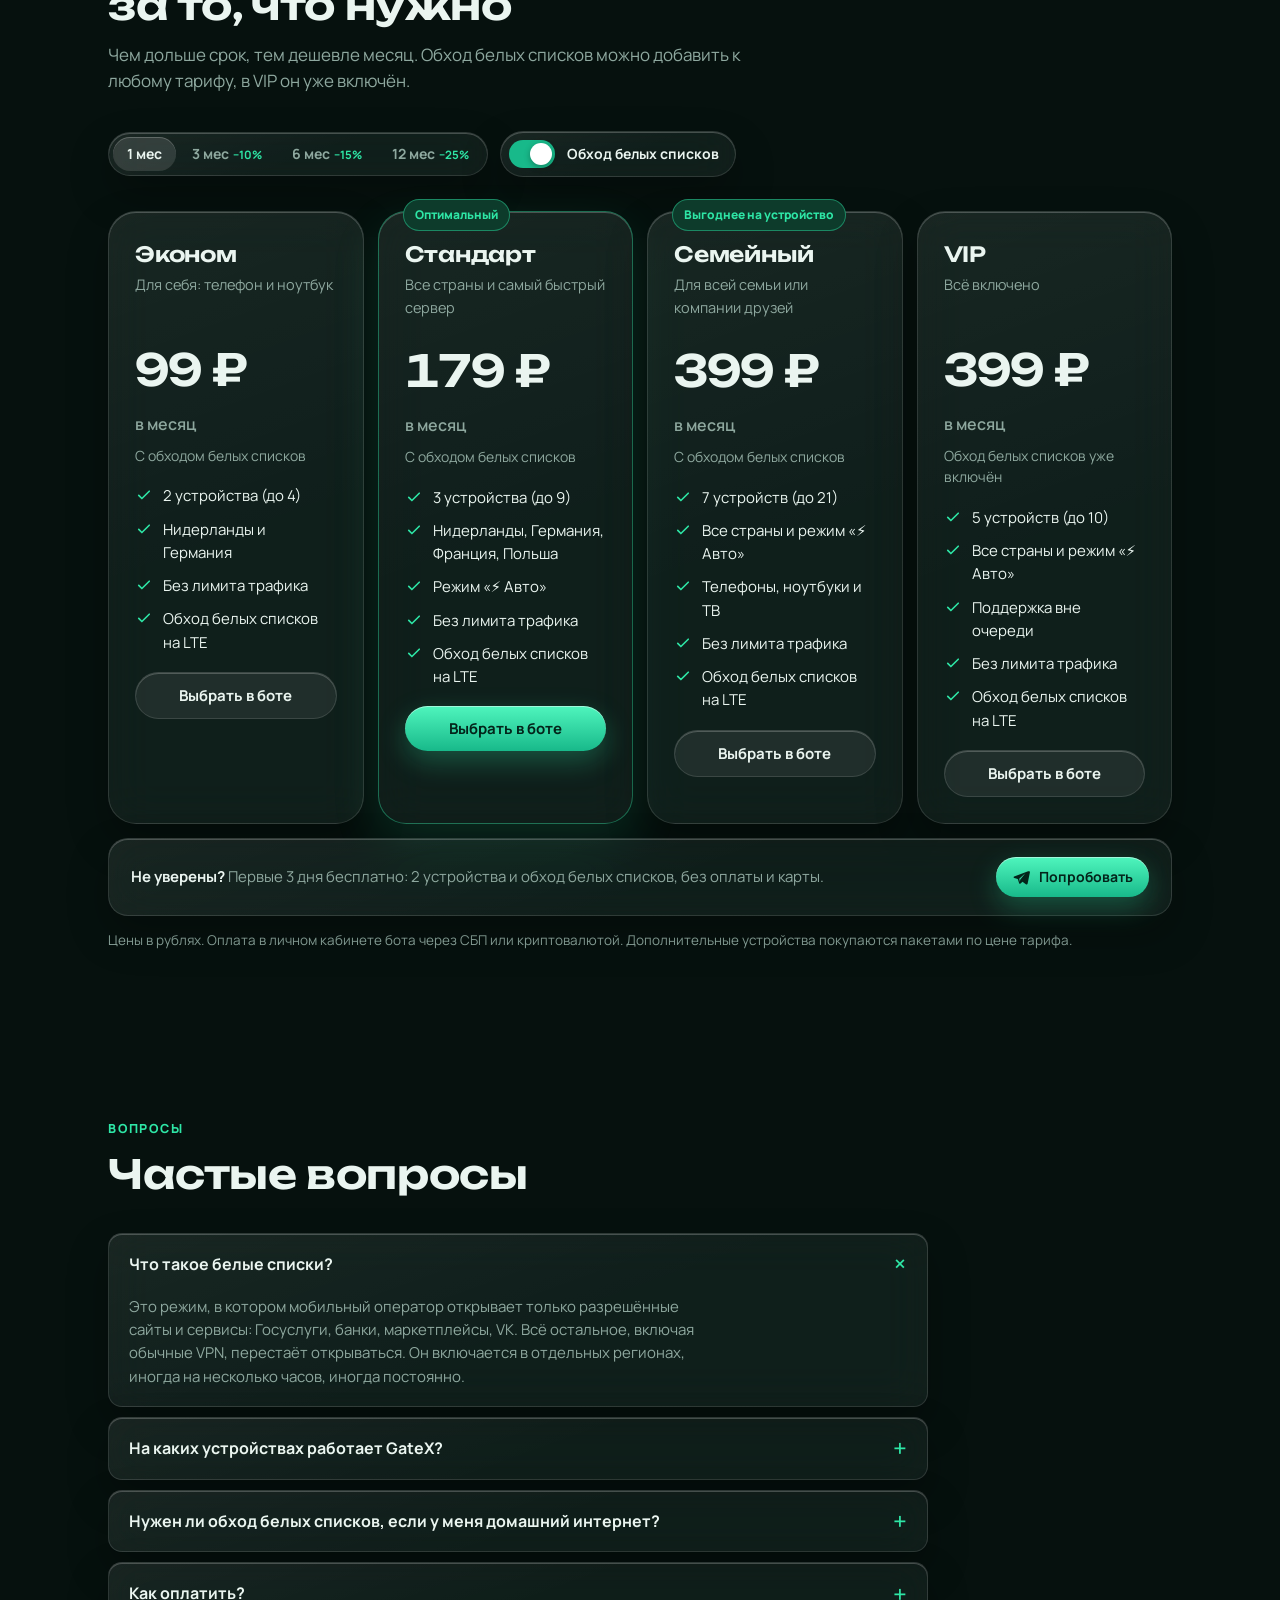
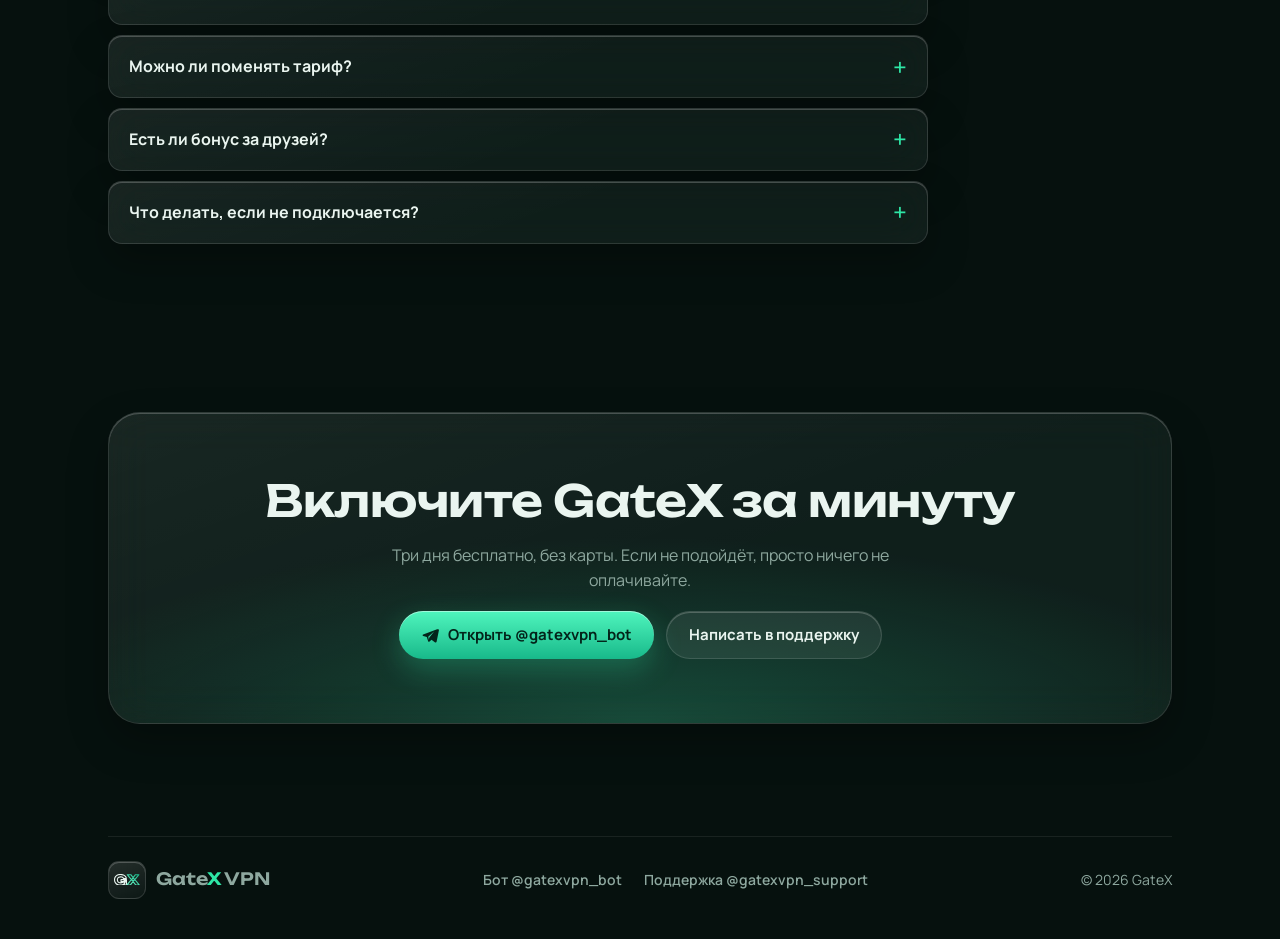
==== commit 168796af: "Site: four tariffs from plans.py, payment in cabinet, referral FAQ Эконом, Стандарт, Семейный and VI" ====
--- a/site/index.html
+++ b/site/index.html
@@ -227,14 +227,15 @@
 .switch input:checked + .track::after { transform: translateX(18px); }
 .switch input:focus-visible + .track { outline: 2px solid var(--accent); outline-offset: 3px; }
 
-.plans { display: grid; gap: 14px; grid-template-columns: 1fr; }
-@media (min-width: 760px) { .plans { grid-template-columns: 1fr 1fr; } }
+.plans { display: grid; gap: 22px 14px; grid-template-columns: 1fr; padding-top: 12px; }
+@media (min-width: 700px) { .plans { grid-template-columns: repeat(2, minmax(0, 1fr)); } }
+@media (min-width: 1100px) { .plans { grid-template-columns: repeat(4, minmax(0, 1fr)); } .plan { padding: 24px 20px; } .price .num { font-size: 36px; } .price { flex-direction: column; align-items: flex-start; gap: 2px; } .plan .who { min-height: 3em; } .price-sub { min-height: 3em; } }
 .plan { border-radius: var(--radius-lg); padding: 26px; display: grid; gap: 18px; align-content: start; position: relative; }
 .plan.hot { border-color: rgba(46,230,166,.4); box-shadow: inset 0 1px 0 var(--glass-hi), 0 18px 50px rgba(46,230,166,.12); }
-.plan .ph { display: flex; justify-content: space-between; align-items: flex-start; gap: 12px; }
+.plan .ph { display: flex; flex-wrap: wrap; justify-content: space-between; align-items: flex-start; gap: 12px; }
 .plan h3 { font-size: 21px; }
 .plan .who { color: var(--muted); font-size: 14.5px; margin-top: 4px; }
-.plan .badge { font-size: 12px; font-weight: 800; padding: 6px 10px; border-radius: 999px; background: var(--accent-soft); color: var(--accent); white-space: nowrap; }
+.plan .badge { position: absolute; top: -13px; left: 24px; font-size: 12px; font-weight: 800; padding: 6px 11px; border-radius: 999px; background: #0d3b2b; border: 1px solid rgba(46,230,166,.45); color: var(--accent); white-space: nowrap; }
 .price { display: flex; align-items: baseline; gap: 8px; flex-wrap: wrap; }
 .price .num { font-family: var(--font-display); font-size: 44px; font-weight: 600; font-variant-numeric: tabular-nums; letter-spacing: -0.02em; }
 .price .per { color: var(--muted); font-weight: 600; }
@@ -331,7 +332,7 @@
       <p class="lead">GateX подключает к свободному интернету, когда мобильный оператор пускает только сайты из белого списка. Без лимита трафика, серверы в Европе, всё управление в Telegram.</p>
       <div class="cta">
         <a class="btn btn-primary" href="https://t.me/gatexvpn_bot" target="_blank" rel="noopener"><svg><use href="#i-tg"/></svg>3 дня бесплатно</a>
-        <a class="btn btn-glass" href="#pricing">Тарифы от 50 ₽</a>
+        <a class="btn btn-glass" href="#pricing">Тарифы от 49 ₽</a>
       </div>
       <div class="facts">
         <span><svg><use href="#i-check"/></svg>Без лимита трафика</span>
@@ -390,7 +391,7 @@
         <article class="feat glass">
           <span class="ic"><svg viewBox="0 0 24 24" fill="none" stroke="currentColor" stroke-width="1.8" stroke-linecap="round" stroke-linejoin="round"><rect x="3" y="4" width="11" height="16" rx="2.5"/><rect x="16" y="9" width="5" height="11" rx="1.5"/></svg></span>
           <h3>Все устройства семьи</h3>
-          <p>До 7 устройств на одной подписке: телефоны, ноутбуки, планшеты. Лишние удаляются в один клик в личном кабинете.</p>
+          <p>До 21 устройства на одной подписке: телефоны, ноутбуки, планшеты и ТВ. Лишние удаляются в один клик в личном кабинете.</p>
         </article>
         <article class="feat glass">
           <span class="ic"><svg viewBox="0 0 24 24" fill="none" stroke="currentColor" stroke-width="1.8" stroke-linecap="round" stroke-linejoin="round"><path d="M21 15a2 2 0 0 1-2 2H8l-5 4V5a2 2 0 0 1 2-2h14a2 2 0 0 1 2 2z"/><path d="M8 9h8M8 13h5"/></svg></span>
@@ -417,7 +418,7 @@
         </div>
         <div class="route-note">
           <p><b>Дома и на Wi-Fi</b> всё проще: подписка подключает к ближайшему быстрому серверу в Европе, обход белых списков не нужен.</p>
-          <p><b>Обход белых списков</b> есть в тарифах с пометкой «+ обход БС» и в пробном периоде. Попробуйте бесплатно, прежде чем платить.</p>
+          <p><b>Обход белых списков</b> подключается к любому тарифу, в VIP и пробном периоде он уже есть. Попробуйте бесплатно, прежде чем платить.</p>
         </div>
       </div>
     </div>
@@ -455,7 +456,7 @@
       <div class="sec-head">
         <span class="eyebrow">Тарифы</span>
         <h2>Платите только за то, что нужно</h2>
-        <p>Чем дольше срок, тем дешевле месяц. Обход белых списков можно добавить к любому тарифу.</p>
+        <p>Чем дольше срок, тем дешевле месяц. Обход белых списков можно добавить к любому тарифу, в VIP он уже включён.</p>
       </div>
 
       <div class="controls">
@@ -473,34 +474,66 @@
       </div>
 
       <div class="plans">
-        <article class="plan glass" data-plan="eco">
+        <article class="plan glass" data-plan="economy">
           <div class="ph">
             <div><h3>Эконом</h3><p class="who">Для себя: телефон и ноутбук</p></div>
           </div>
-          <div class="price"><span class="num" data-num>100 ₽</span><span class="per" data-per>в месяц</span></div>
+          <div class="price"><span class="num" data-num></span><span class="per" data-per>в месяц</span></div>
           <p class="price-sub" data-sub></p>
           <ul>
-            <li><svg><use href="#i-check"/></svg>2 устройства, можно расширить до 8</li>
-            <li><svg><use href="#i-check"/></svg>Нидерланды, Германия, Франция, Польша</li>
+            <li><svg><use href="#i-check"/></svg>2 устройства (до 4)</li>
+            <li><svg><use href="#i-check"/></svg>Нидерланды и Германия</li>
             <li><svg><use href="#i-check"/></svg>Без лимита трафика</li>
-            <li data-bsline><svg><use href="#i-check"/></svg>Обход белых списков на LTE</li>
+            <li data-bsline><svg><use href="#i-check"/></svg><span>Обход белых списков на LTE</span></li>
           </ul>
           <a class="btn btn-glass" href="https://t.me/gatexvpn_bot" target="_blank" rel="noopener">Выбрать в боте</a>
         </article>
-        <article class="plan glass hot" data-plan="family">
+        <article class="plan glass hot" data-plan="standard">
+          <div class="ph">
+            <div><h3>Стандарт</h3><p class="who">Все страны и самый быстрый сервер</p></div>
+            <span class="badge">Оптимальный</span>
+          </div>
+          <div class="price"><span class="num" data-num></span><span class="per" data-per>в месяц</span></div>
+          <p class="price-sub" data-sub></p>
+          <ul>
+            <li><svg><use href="#i-check"/></svg>3 устройства (до 9)</li>
+            <li><svg><use href="#i-check"/></svg>Нидерланды, Германия, Франция, Польша</li>
+            <li><svg><use href="#i-check"/></svg>Режим «⚡ Авто»</li>
+            <li><svg><use href="#i-check"/></svg>Без лимита трафика</li>
+            <li data-bsline><svg><use href="#i-check"/></svg><span>Обход белых списков на LTE</span></li>
+          </ul>
+          <a class="btn btn-primary" href="https://t.me/gatexvpn_bot" target="_blank" rel="noopener">Выбрать в боте</a>
+        </article>
+        <article class="plan glass" data-plan="family">
           <div class="ph">
             <div><h3>Семейный</h3><p class="who">Для всей семьи или компании друзей</p></div>
             <span class="badge">Выгоднее на устройство</span>
           </div>
-          <div class="price"><span class="num" data-num>399 ₽</span><span class="per" data-per>в месяц</span></div>
+          <div class="price"><span class="num" data-num></span><span class="per" data-per>в месяц</span></div>
           <p class="price-sub" data-sub></p>
           <ul>
-            <li><svg><use href="#i-check"/></svg>7 устройств, можно расширить до 21</li>
-            <li><svg><use href="#i-check"/></svg>Нидерланды, Германия, Франция, Польша</li>
+            <li><svg><use href="#i-check"/></svg>7 устройств (до 21)</li>
+            <li><svg><use href="#i-check"/></svg>Все страны и режим «⚡ Авто»</li>
+            <li><svg><use href="#i-check"/></svg>Телефоны, ноутбуки и ТВ</li>
             <li><svg><use href="#i-check"/></svg>Без лимита трафика</li>
-            <li data-bsline><svg><use href="#i-check"/></svg>Обход белых списков на LTE</li>
+            <li data-bsline><svg><use href="#i-check"/></svg><span>Обход белых списков на LTE</span></li>
           </ul>
-          <a class="btn btn-primary" href="https://t.me/gatexvpn_bot" target="_blank" rel="noopener">Выбрать в боте</a>
+          <a class="btn btn-glass" href="https://t.me/gatexvpn_bot" target="_blank" rel="noopener">Выбрать в боте</a>
+        </article>
+        <article class="plan glass" data-plan="vip">
+          <div class="ph">
+            <div><h3>VIP</h3><p class="who">Всё включено</p></div>
+          </div>
+          <div class="price"><span class="num" data-num></span><span class="per" data-per>в месяц</span></div>
+          <p class="price-sub" data-sub></p>
+          <ul>
+            <li><svg><use href="#i-check"/></svg>5 устройств (до 10)</li>
+            <li><svg><use href="#i-check"/></svg>Все страны и режим «⚡ Авто»</li>
+            <li><svg><use href="#i-check"/></svg>Поддержка вне очереди</li>
+            <li><svg><use href="#i-check"/></svg>Без лимита трафика</li>
+            <li data-bsline><svg><use href="#i-check"/></svg><span>Обход белых списков на LTE</span></li>
+          </ul>
+          <a class="btn btn-glass" href="https://t.me/gatexvpn_bot" target="_blank" rel="noopener">Выбрать в боте</a>
         </article>
       </div>
 
@@ -508,7 +541,7 @@
         <p><b>Не уверены?</b> Первые 3 дня бесплатно: 2 устройства и обход белых списков, без оплаты и карты.</p>
         <a class="btn btn-primary btn-sm" href="https://t.me/gatexvpn_bot" target="_blank" rel="noopener"><svg><use href="#i-tg"/></svg>Попробовать</a>
       </div>
-      <p class="fine">Цены в рублях. Оплата в Telegram-боте через СБП или криптовалютой. Дополнительные устройства покупаются пакетами по цене тарифа.</p>
+      <p class="fine">Цены в рублях. Оплата в личном кабинете бота через СБП или криптовалютой. Дополнительные устройства покупаются пакетами по цене тарифа.</p>
     </div>
   </section>
 
@@ -529,15 +562,19 @@
         </details>
         <details class="glass">
           <summary>Нужен ли обход белых списков, если у меня домашний интернет?</summary>
-          <p>Нет. Дома и на Wi-Fi хватит тарифа без обхода, он в два раза дешевле. Обход нужен, если вы пользуетесь мобильным интернетом там, где оператор включает белые списки.</p>
+          <p>Нет. Дома и на Wi-Fi хватит тарифа без обхода, он заметно дешевле. Обход нужен, если вы пользуетесь мобильным интернетом там, где оператор включает белые списки.</p>
         </details>
         <details class="glass">
           <summary>Как оплатить?</summary>
-          <p>В боте <a href="https://t.me/gatexvpn_bot" target="_blank" rel="noopener">@gatexvpn_bot</a> через СБП или криптовалютой. Карту привязывать не нужно, автосписаний нет.</p>
+          <p>В личном кабинете бота <a href="https://t.me/gatexvpn_bot" target="_blank" rel="noopener">@gatexvpn_bot</a>: кнопка «Купить подписку», дальше тариф, срок и оплата через СБП или криптовалютой. Карту привязывать не нужно, автосписаний нет.</p>
         </details>
         <details class="glass">
           <summary>Можно ли поменять тариф?</summary>
           <p>Да. При смене тарифа оставшиеся дни пересчитываются в дни нового тарифа по стоимости, ничего не сгорает.</p>
+        </details>
+        <details class="glass">
+          <summary>Есть ли бонус за друзей?</summary>
+          <p>Да. Пригласите друга по своей ссылке из бота: когда он включит пробный период, вы оба получите +7 дней подписки.</p>
         </details>
         <details class="glass">
           <summary>Что делать, если не подключается?</summary>
@@ -576,10 +613,13 @@
 
 <script>
 (function () {
-  // Prices in rubles, same table as the bot's plans.py (TARIFFS_PLAN_2026-10-17).
+  // Prices in rubles for one device pack, same table as the bot's plans.py.
+  // A plan without "base" is sold only with the whitelist bypass (VIP).
   var PRICES = {
-    eco:    { base: { 1: 50,  3: 135,  6: 255,  12: 450  }, bs: { 1: 100, 3: 270,  6: 510,  12: 900  } },
-    family: { base: { 1: 199, 3: 539,  6: 999,  12: 1790 }, bs: { 1: 399, 3: 1079, 6: 1990, 12: 3590 } }
+    economy:  { base: { 1: 49,  3: 129, 6: 249, 12: 439  }, bs: { 1: 99,  3: 269,  6: 499,  12: 890  } },
+    standard: { base: { 1: 99,  3: 269, 6: 499, 12: 890  }, bs: { 1: 179, 3: 479,  6: 909,  12: 1590 } },
+    family:   { base: { 1: 199, 3: 539, 6: 999, 12: 1790 }, bs: { 1: 399, 3: 1079, 6: 1990, 12: 3590 } },
+    vip:      {                                             bs: { 1: 399, 3: 1079, 6: 1990, 12: 3590 } }
   };
   var months = 1;
   var bs = document.getElementById('bs');
@@ -588,23 +628,23 @@
   var word = { 1: 'в месяц', 3: 'за 3 месяца', 6: 'за 6 месяцев', 12: 'за 12 месяцев' };
 
   function render() {
-    var key = bs.checked ? 'bs' : 'base';
     document.querySelectorAll('.plan').forEach(function (card) {
       var p = PRICES[card.dataset.plan];
-      var total = p[key][months];
+      var withBs = bs.checked || !p.base;
+      var row = withBs ? p.bs : p.base;
+      var total = row[months];
       card.querySelector('[data-num]').textContent = fmt(total);
       card.querySelector('[data-per]').textContent = word[months];
       var sub = card.querySelector('[data-sub]');
       if (months === 1) {
-        sub.textContent = bs.checked ? 'С обходом белых списков' : 'Без обхода белых списков';
+        sub.textContent = !p.base ? 'Обход белых списков уже включён' : (withBs ? 'С обходом белых списков' : 'Без обхода белых списков');
       } else {
-        var full = p[key][1] * months;
-        sub.textContent = '≈ ' + fmt(Math.round(total / months)) + ' в месяц, экономия ' + fmt(full - total);
+        sub.textContent = '≈ ' + fmt(Math.round(total / months)) + ' в месяц, экономия ' + fmt(row[1] * months - total);
       }
       var line = card.querySelector('[data-bsline]');
-      line.classList.toggle('dim', !bs.checked);
-      line.querySelector('use').setAttribute('href', bs.checked ? '#i-check' : '#i-minus');
-      line.lastChild.textContent = bs.checked ? 'Обход белых списков на LTE' : 'Без обхода белых списков';
+      line.classList.toggle('dim', !withBs);
+      line.querySelector('use').setAttribute('href', withBs ? '#i-check' : '#i-minus');
+      line.querySelector('span').textContent = withBs ? 'Обход белых списков на LTE' : 'Без обхода белых списков';
     });
   }
   period.addEventListener('click', function (e) {
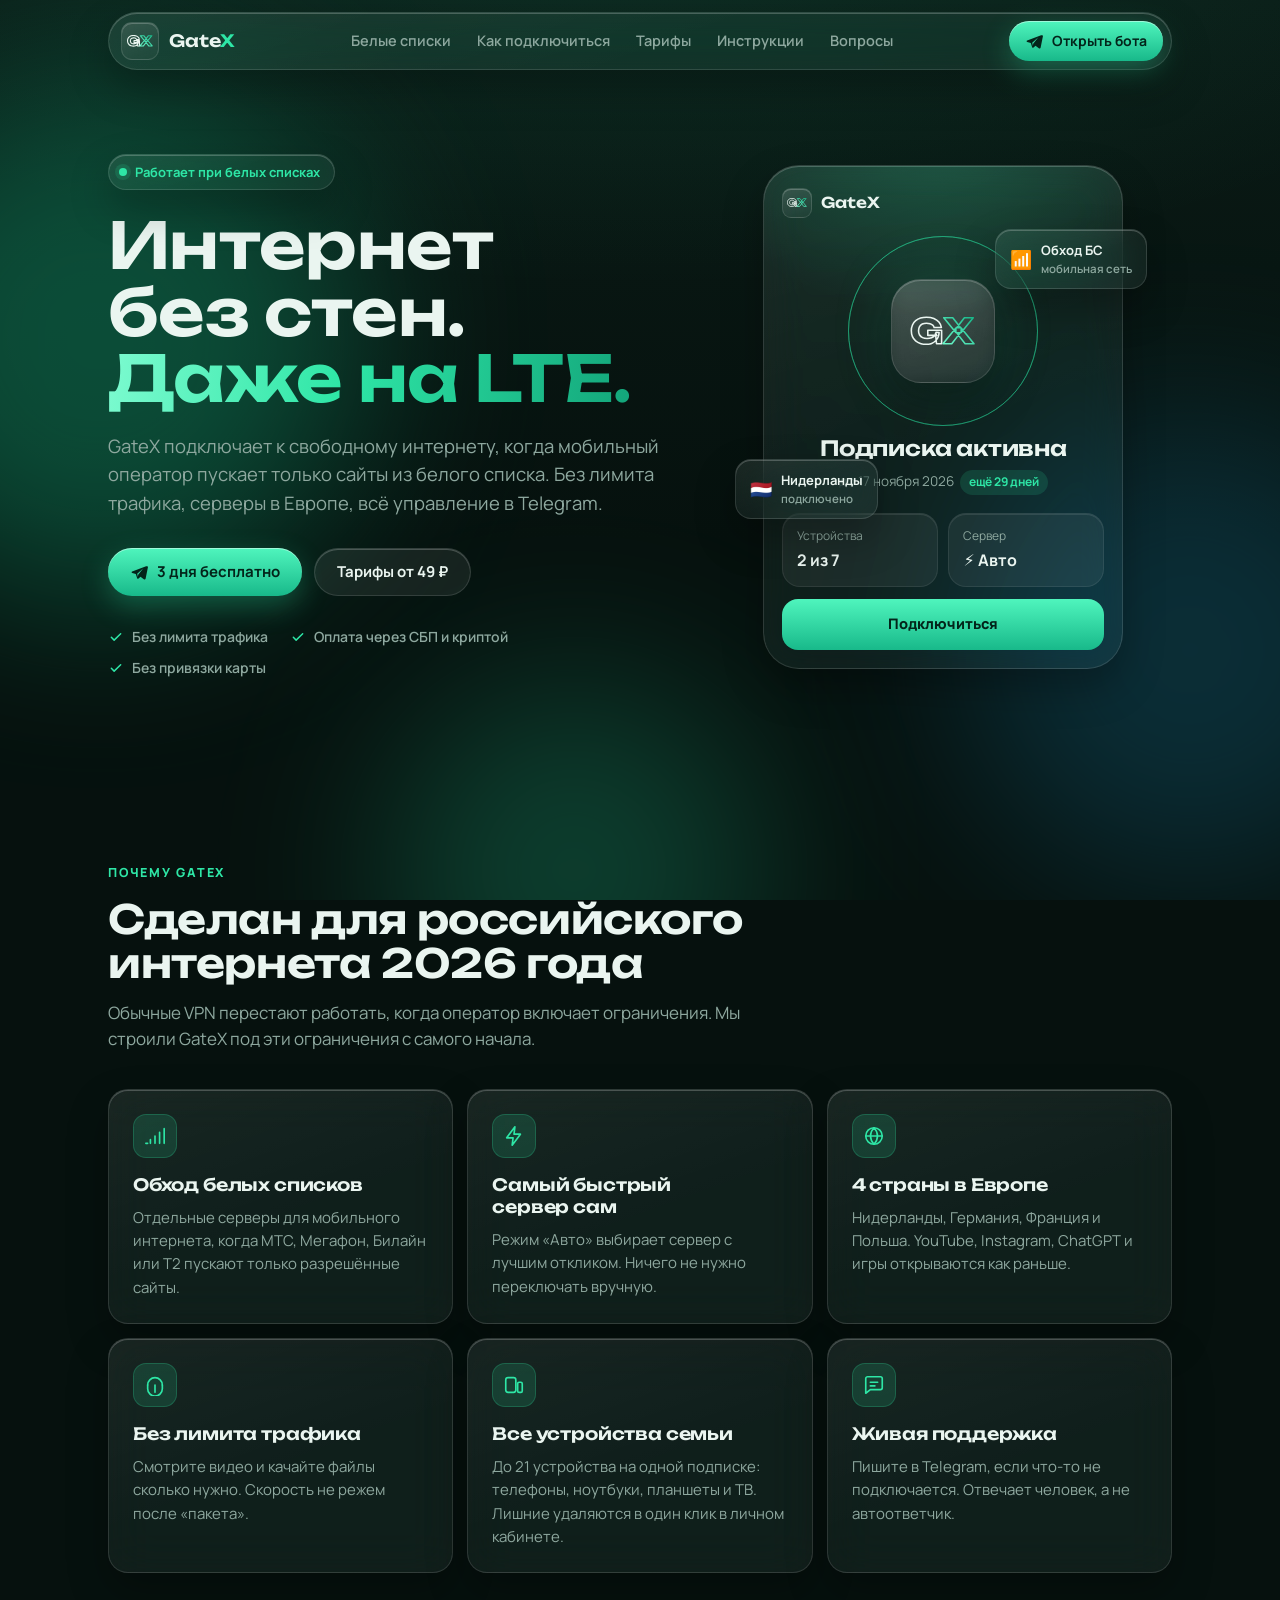
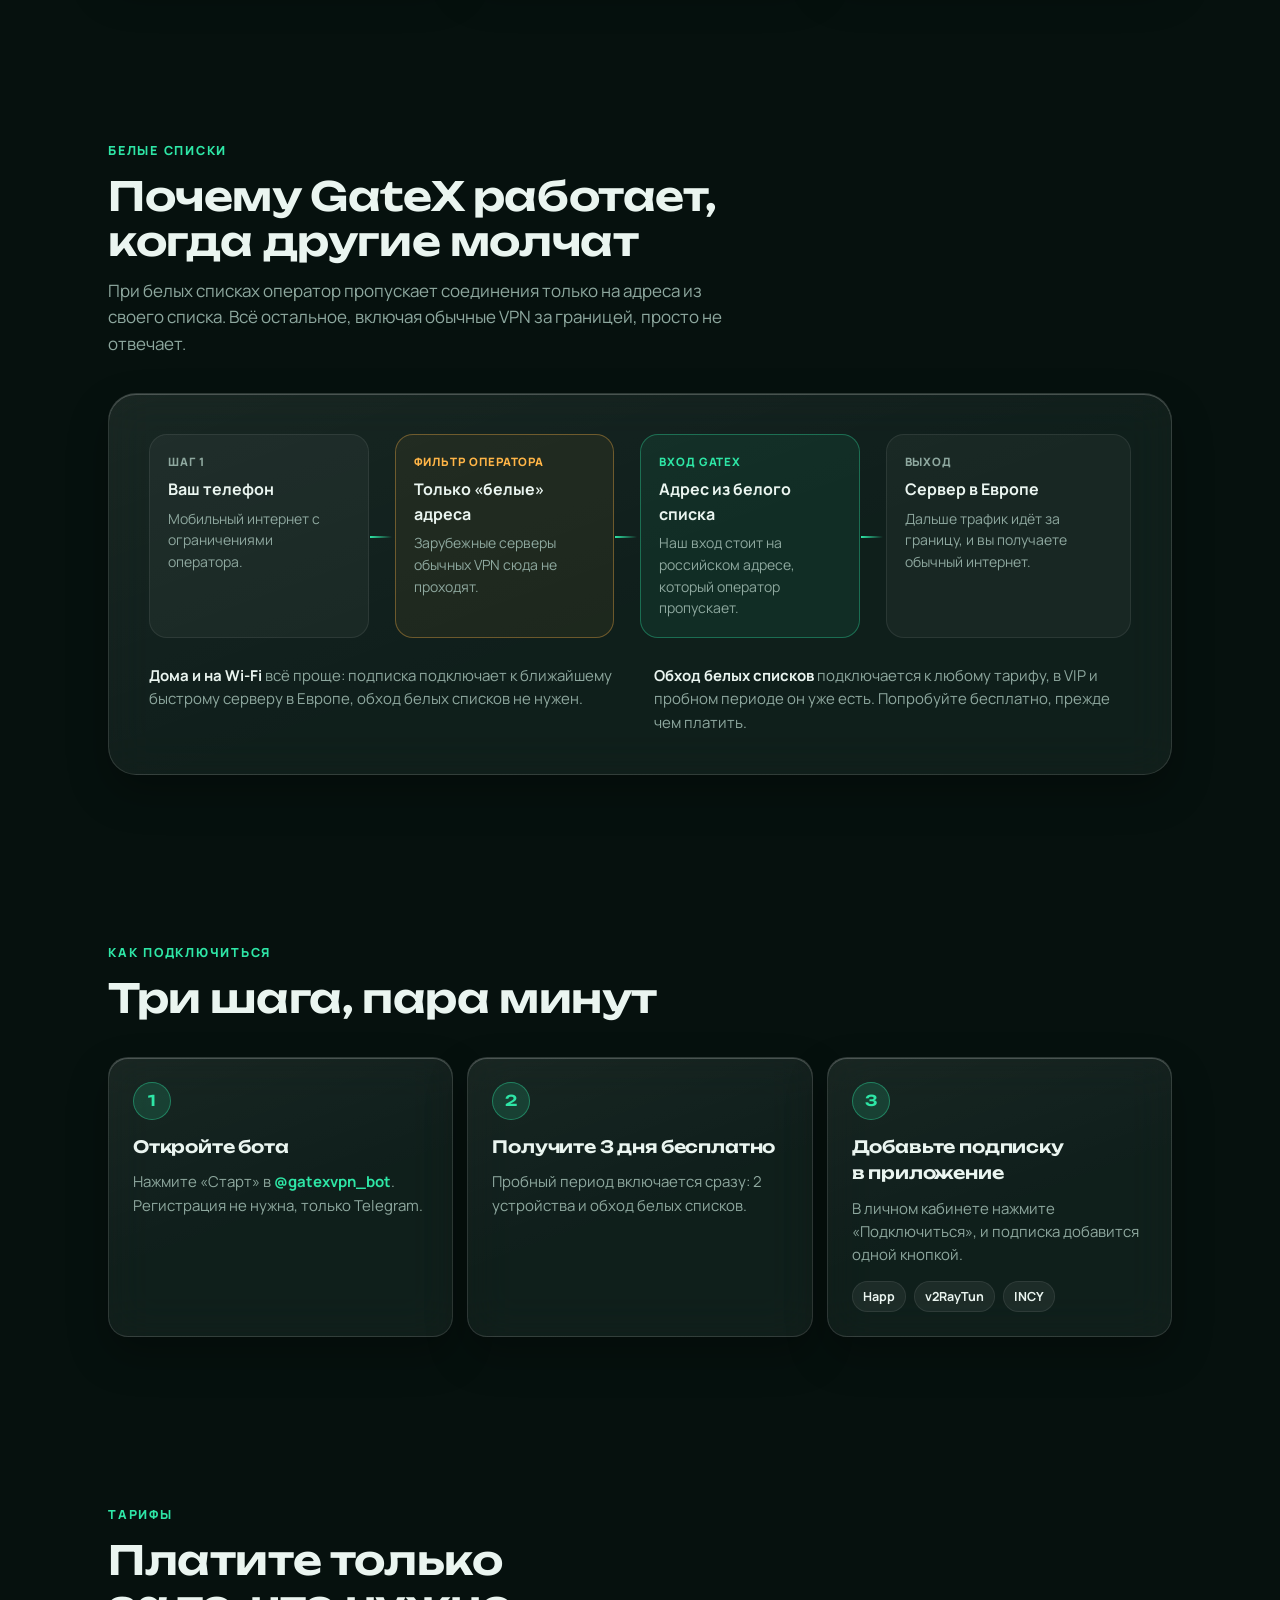
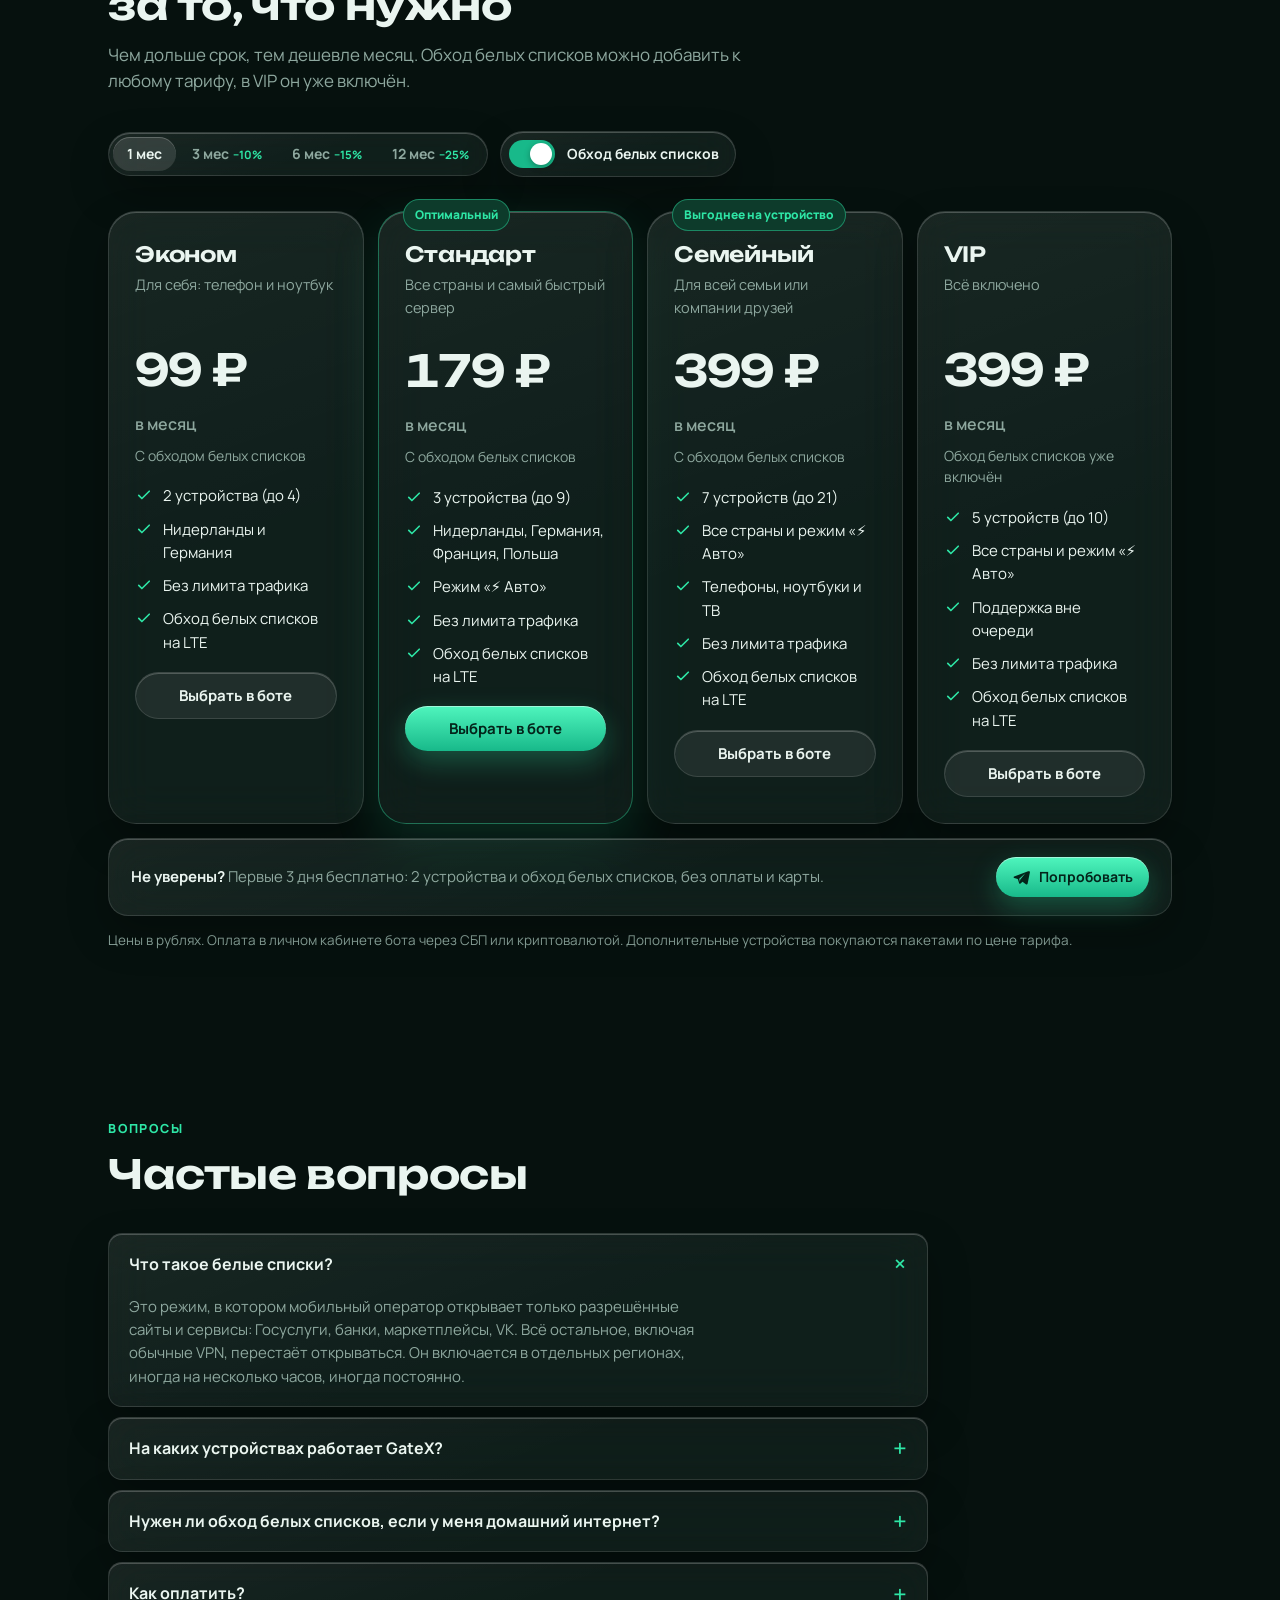
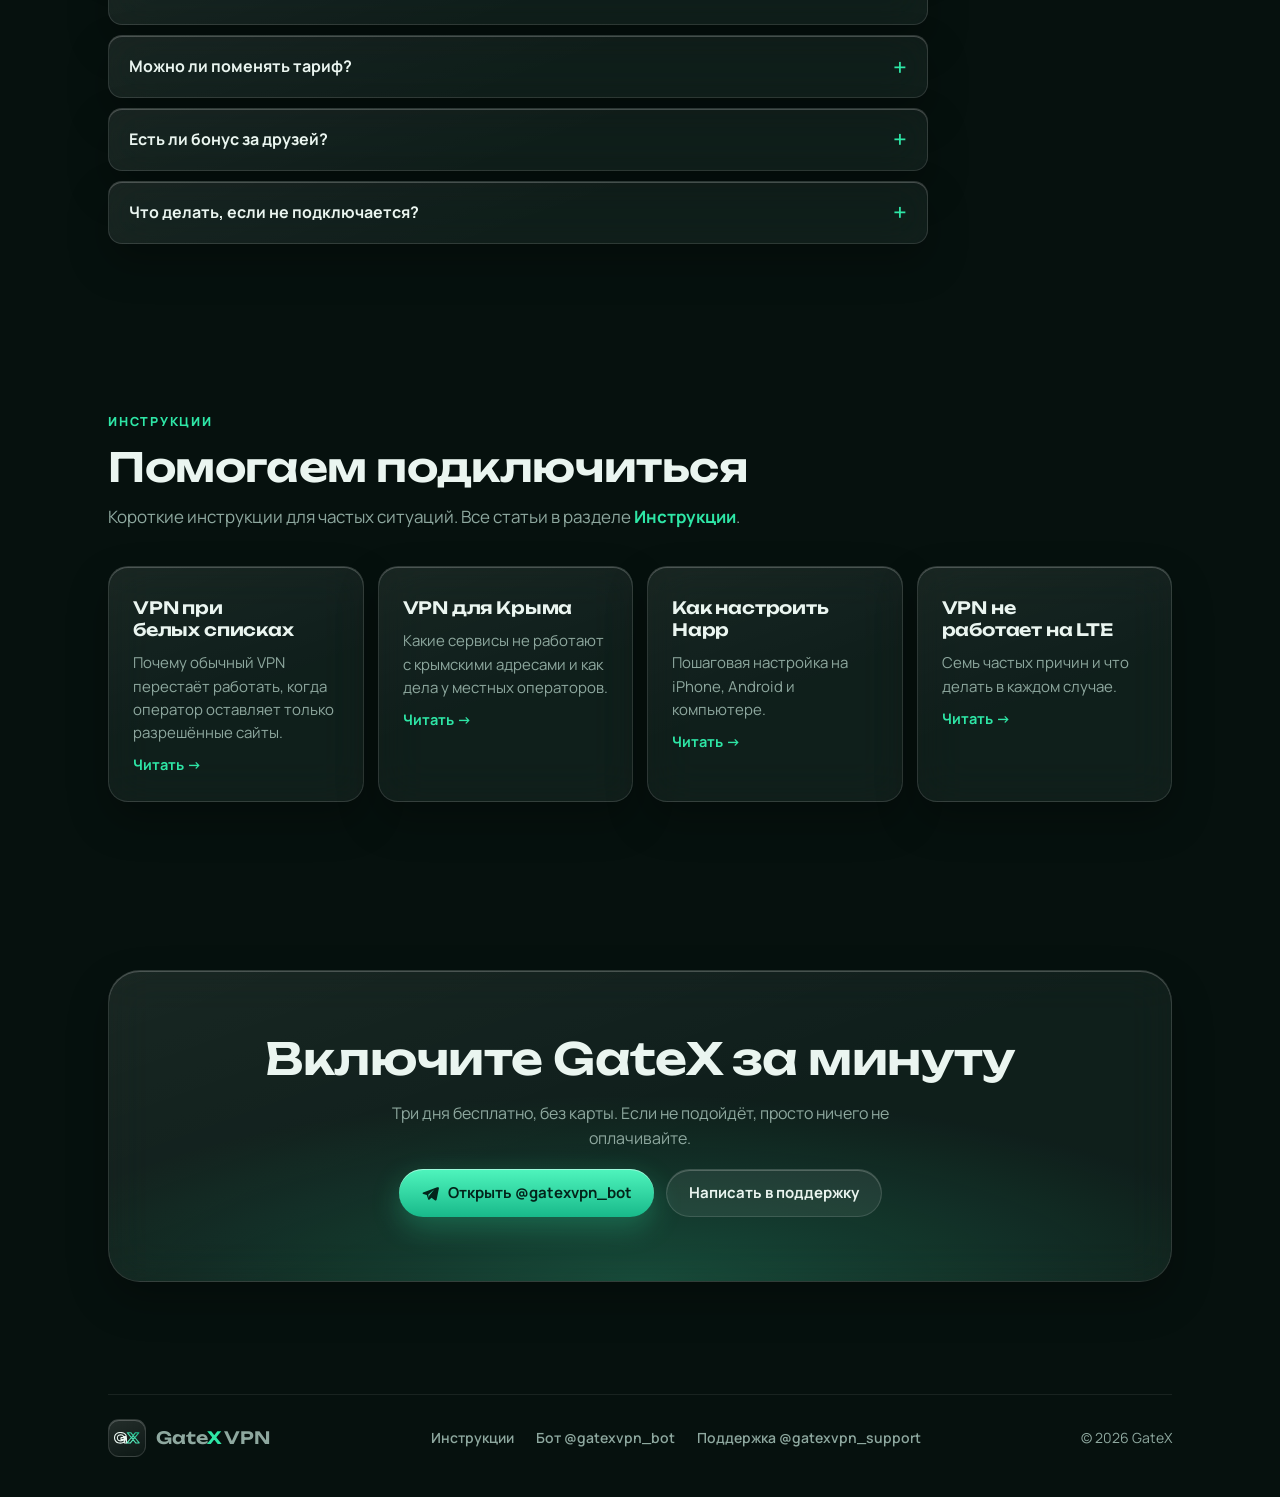
==== commit ecbaa0d9: "Site: SEO guide pages, sitemap, structured data, 404 Adds four guide pages (whitelists, Crimea, Happ" ====
--- a/site/index.html
+++ b/site/index.html
@@ -3,7 +3,7 @@
 <head>
 <meta charset="utf-8">
 <meta name="viewport" content="width=device-width, initial-scale=1, viewport-fit=cover">
-<title>GateX VPN</title>
+<title>GateX VPN: работает при белых списках на мобильном интернете</title>
 <meta name="claude:viewport-fit-sides" content="cover">
 <meta name="description" content="GateX VPN работает даже при белых списках на мобильном интернете. Серверы в Нидерландах, Германии, Франции и Польше, без лимита трафика. 3 дня бесплатно в Telegram-боте.">
 <meta name="theme-color" content="#06110e">
@@ -13,10 +13,14 @@
 <meta property="og:url" content="https://gatexx.ru/">
 <meta property="og:image" content="https://gatexx.ru/og.png">
 <meta property="og:locale" content="ru_RU">
+<meta property="og:site_name" content="GateX VPN">
 <meta name="twitter:card" content="summary_large_image">
 <link rel="canonical" href="https://gatexx.ru/">
 <link rel="apple-touch-icon" href="/apple-touch-icon.png">
 <link rel="icon" href="data:image/svg+xml,%3Csvg xmlns='http://www.w3.org/2000/svg' viewBox='0 0 64 64'%3E%3Crect width='64' height='64' rx='16' fill='%2306110e'/%3E%3Ctext x='32' y='42' font-family='Arial Black,Arial' font-weight='900' font-size='26' text-anchor='middle' fill='none' stroke='%232ee6a6' stroke-width='2.4'%3EGX%3C/text%3E%3C/svg%3E">
+<script type="application/ld+json">{"@context": "https://schema.org", "@type": "Organization", "name": "GateX VPN", "url": "https://gatexx.ru/", "logo": "https://gatexx.ru/apple-touch-icon.png", "sameAs": ["https://t.me/gatexvpn_bot", "https://t.me/gaatex_vpn"]}</script>
+<script type="application/ld+json">{"@context": "https://schema.org", "@type": "WebSite", "name": "GateX VPN", "url": "https://gatexx.ru/", "inLanguage": "ru"}</script>
+<script type="application/ld+json">{"@context": "https://schema.org", "@type": "FAQPage", "mainEntity": [{"@type": "Question", "name": "Что такое белые списки?", "acceptedAnswer": {"@type": "Answer", "text": "Это режим, в котором мобильный оператор открывает только разрешённые сайты и сервисы: Госуслуги, банки, маркетплейсы, VK. Всё остальное, включая обычные VPN, перестаёт открываться. Он включается в отдельных регионах, иногда на несколько часов, иногда постоянно."}}, {"@type": "Question", "name": "На каких устройствах работает GateX?", "acceptedAnswer": {"@type": "Answer", "text": "На iPhone, Android, Windows и macOS. Подписка добавляется в приложение Happ, v2RayTun или INCY одной кнопкой из личного кабинета."}}, {"@type": "Question", "name": "Нужен ли обход белых списков, если у меня домашний интернет?", "acceptedAnswer": {"@type": "Answer", "text": "Нет. Дома и на Wi-Fi хватит тарифа без обхода, он заметно дешевле. Обход нужен, если вы пользуетесь мобильным интернетом там, где оператор включает белые списки."}}, {"@type": "Question", "name": "Как оплатить?", "acceptedAnswer": {"@type": "Answer", "text": "В личном кабинете бота @gatexvpn_bot: кнопка «Купить подписку», дальше тариф, срок и оплата через СБП или криптовалютой. Карту привязывать не нужно, автосписаний нет."}}, {"@type": "Question", "name": "Можно ли поменять тариф?", "acceptedAnswer": {"@type": "Answer", "text": "Да. При смене тарифа оставшиеся дни пересчитываются в дни нового тарифа по стоимости, ничего не сгорает."}}, {"@type": "Question", "name": "Есть ли бонус за друзей?", "acceptedAnswer": {"@type": "Answer", "text": "Да. Пригласите друга по своей ссылке из бота: когда он включит пробный период, вы оба получите +7 дней подписки."}}, {"@type": "Question", "name": "Что делать, если не подключается?", "acceptedAnswer": {"@type": "Answer", "text": "Напишите в поддержку @gatexvpn_support: опишите оператора, город и приложение, и мы поможем настроить."}}]}</script>
 <link rel="preconnect" href="https://fonts.googleapis.com">
 <link rel="preconnect" href="https://fonts.gstatic.com" crossorigin>
 <link rel="stylesheet" href="https://fonts.googleapis.com/css2?family=Manrope:wght@400;500;600;700;800&family=Unbounded:wght@500;600;700&display=swap">
@@ -174,6 +178,9 @@
 .feat .ic svg { width: 22px; height: 22px; }
 .feat h3 { font-size: 17px; line-height: 1.3; margin-top: 6px; }
 .feat p { color: var(--muted); font-size: 15px; }
+.feat .go { color: var(--accent); font-weight: 700; font-size: 14.5px; }
+@media (min-width: 980px) { .features.guides { grid-template-columns: repeat(4, 1fr); } }
+a.feat:hover { border-color: rgba(46,230,166,.4); }
 
 /* Whitelist route */
 .route { border-radius: var(--radius-lg); padding: 28px 22px; display: grid; gap: 26px; }
@@ -311,10 +318,10 @@
         <span>Gate<b>X</b></span>
       </a>
       <nav class="nav" aria-label="Разделы">
-        <a href="#why">Почему GateX</a>
         <a href="#whitelist">Белые списки</a>
         <a href="#start">Как подключиться</a>
         <a href="#pricing">Тарифы</a>
+        <a href="/instrukcii/">Инструкции</a>
         <a href="#faq">Вопросы</a>
       </nav>
       <a class="btn btn-primary btn-sm" href="https://t.me/gatexvpn_bot" target="_blank" rel="noopener">
@@ -584,6 +591,38 @@
     </div>
   </section>
 
+  <section id="guides">
+    <div class="wrap">
+      <div class="sec-head">
+        <span class="eyebrow">Инструкции</span>
+        <h2>Помогаем подключиться</h2>
+        <p>Короткие инструкции для частых ситуаций. Все статьи в разделе <a href="/instrukcii/" style="color:var(--accent);font-weight:700">Инструкции</a>.</p>
+      </div>
+      <div class="features guides">
+        <a class="feat glass" href="/vpn-belye-spiski/">
+          <h3>VPN при белых списках</h3>
+          <p>Почему обычный VPN перестаёт работать, когда оператор оставляет только разрешённые сайты.</p>
+          <span class="go">Читать →</span>
+        </a>
+        <a class="feat glass" href="/vpn-krym/">
+          <h3>VPN для Крыма</h3>
+          <p>Какие сервисы не работают с крымскими адресами и как дела у местных операторов.</p>
+          <span class="go">Читать →</span>
+        </a>
+        <a class="feat glass" href="/happ-nastroika/">
+          <h3>Как настроить Happ</h3>
+          <p>Пошаговая настройка на iPhone, Android и компьютере.</p>
+          <span class="go">Читать →</span>
+        </a>
+        <a class="feat glass" href="/vpn-ne-rabotaet-na-mobilnom/">
+          <h3>VPN не работает на LTE</h3>
+          <p>Семь частых причин и что делать в каждом случае.</p>
+          <span class="go">Читать →</span>
+        </a>
+      </div>
+    </div>
+  </section>
+
   <section>
     <div class="wrap">
       <div class="final glass">
@@ -603,6 +642,7 @@
     <div class="row">
       <a class="brand" href="#top"><span class="gx"><svg viewBox="0 -800 1900 840"><use href="#gxMark"/></svg></span><span>Gate<b>X</b> VPN</span></a>
       <div class="links">
+        <a href="/instrukcii/">Инструкции</a>
         <a href="https://t.me/gatexvpn_bot" target="_blank" rel="noopener">Бот @gatexvpn_bot</a>
         <a href="https://t.me/gatexvpn_support" target="_blank" rel="noopener">Поддержка @gatexvpn_support</a>
       </div>
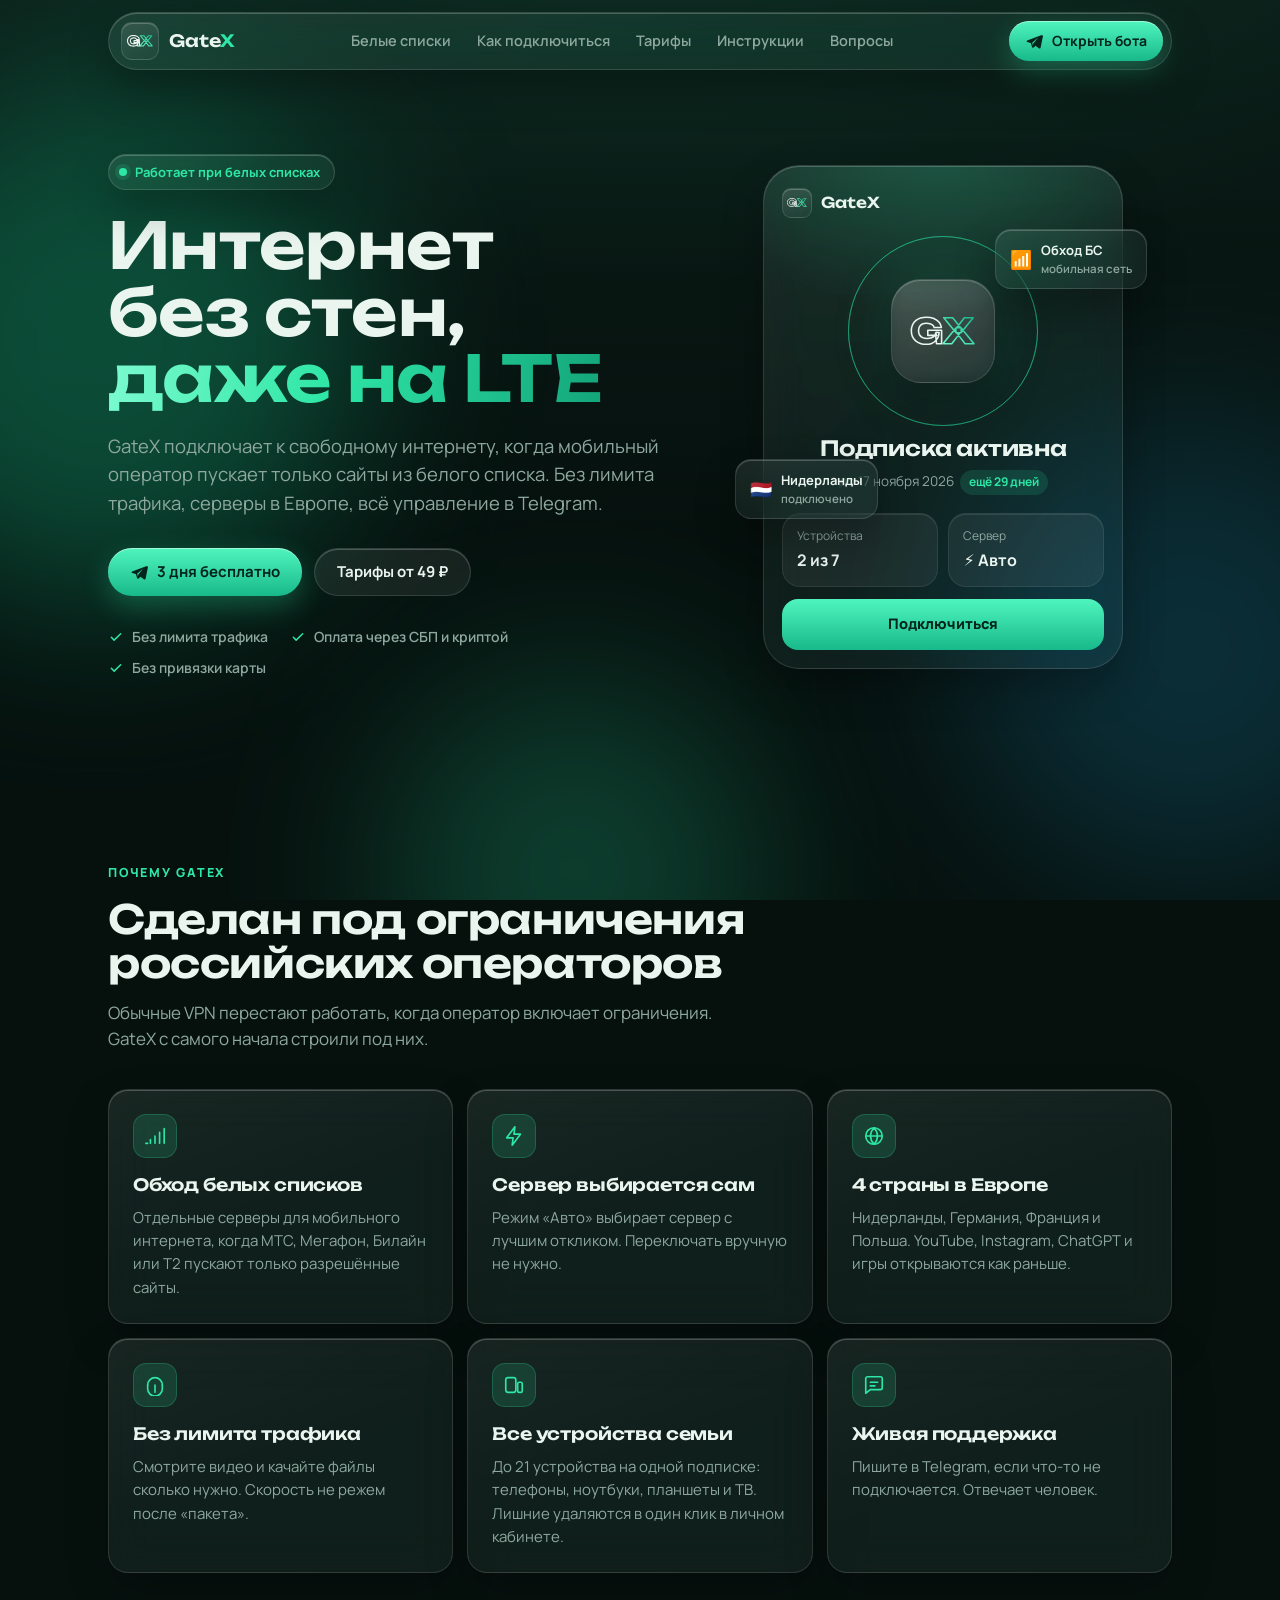
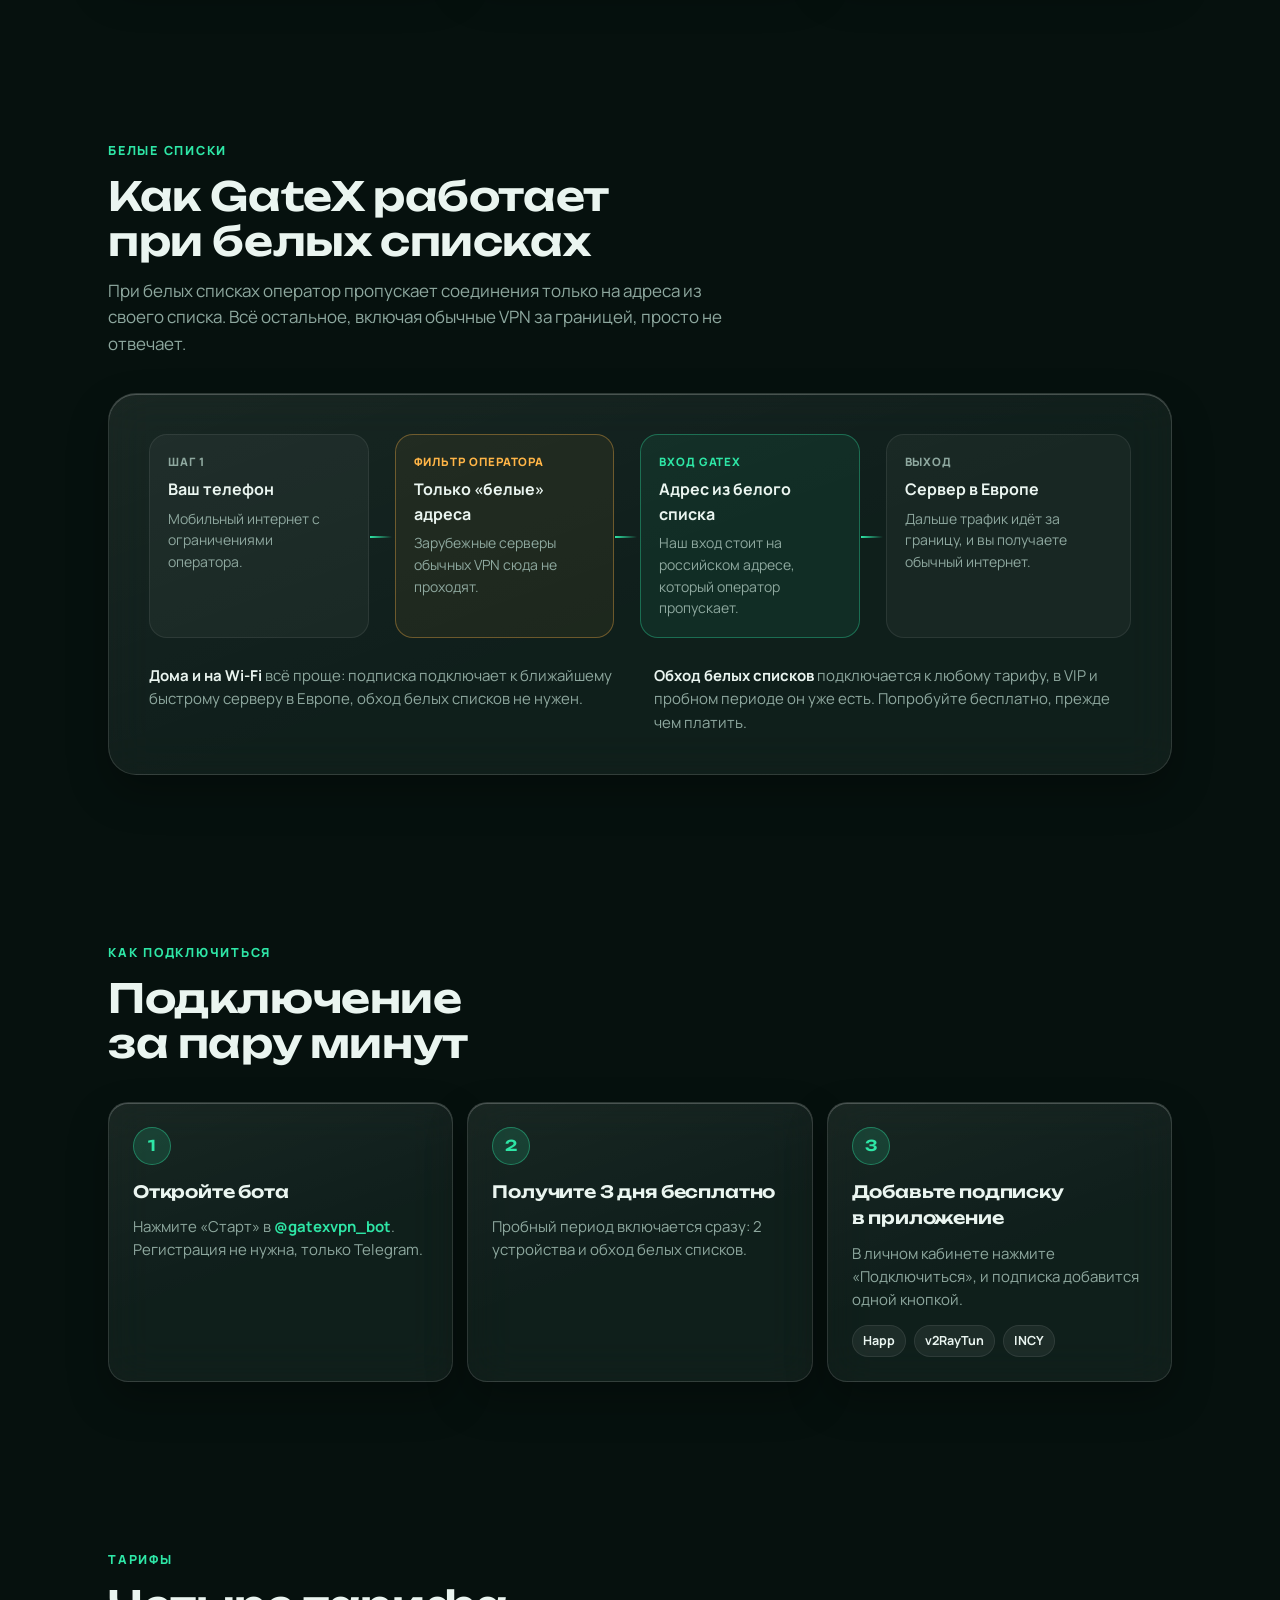
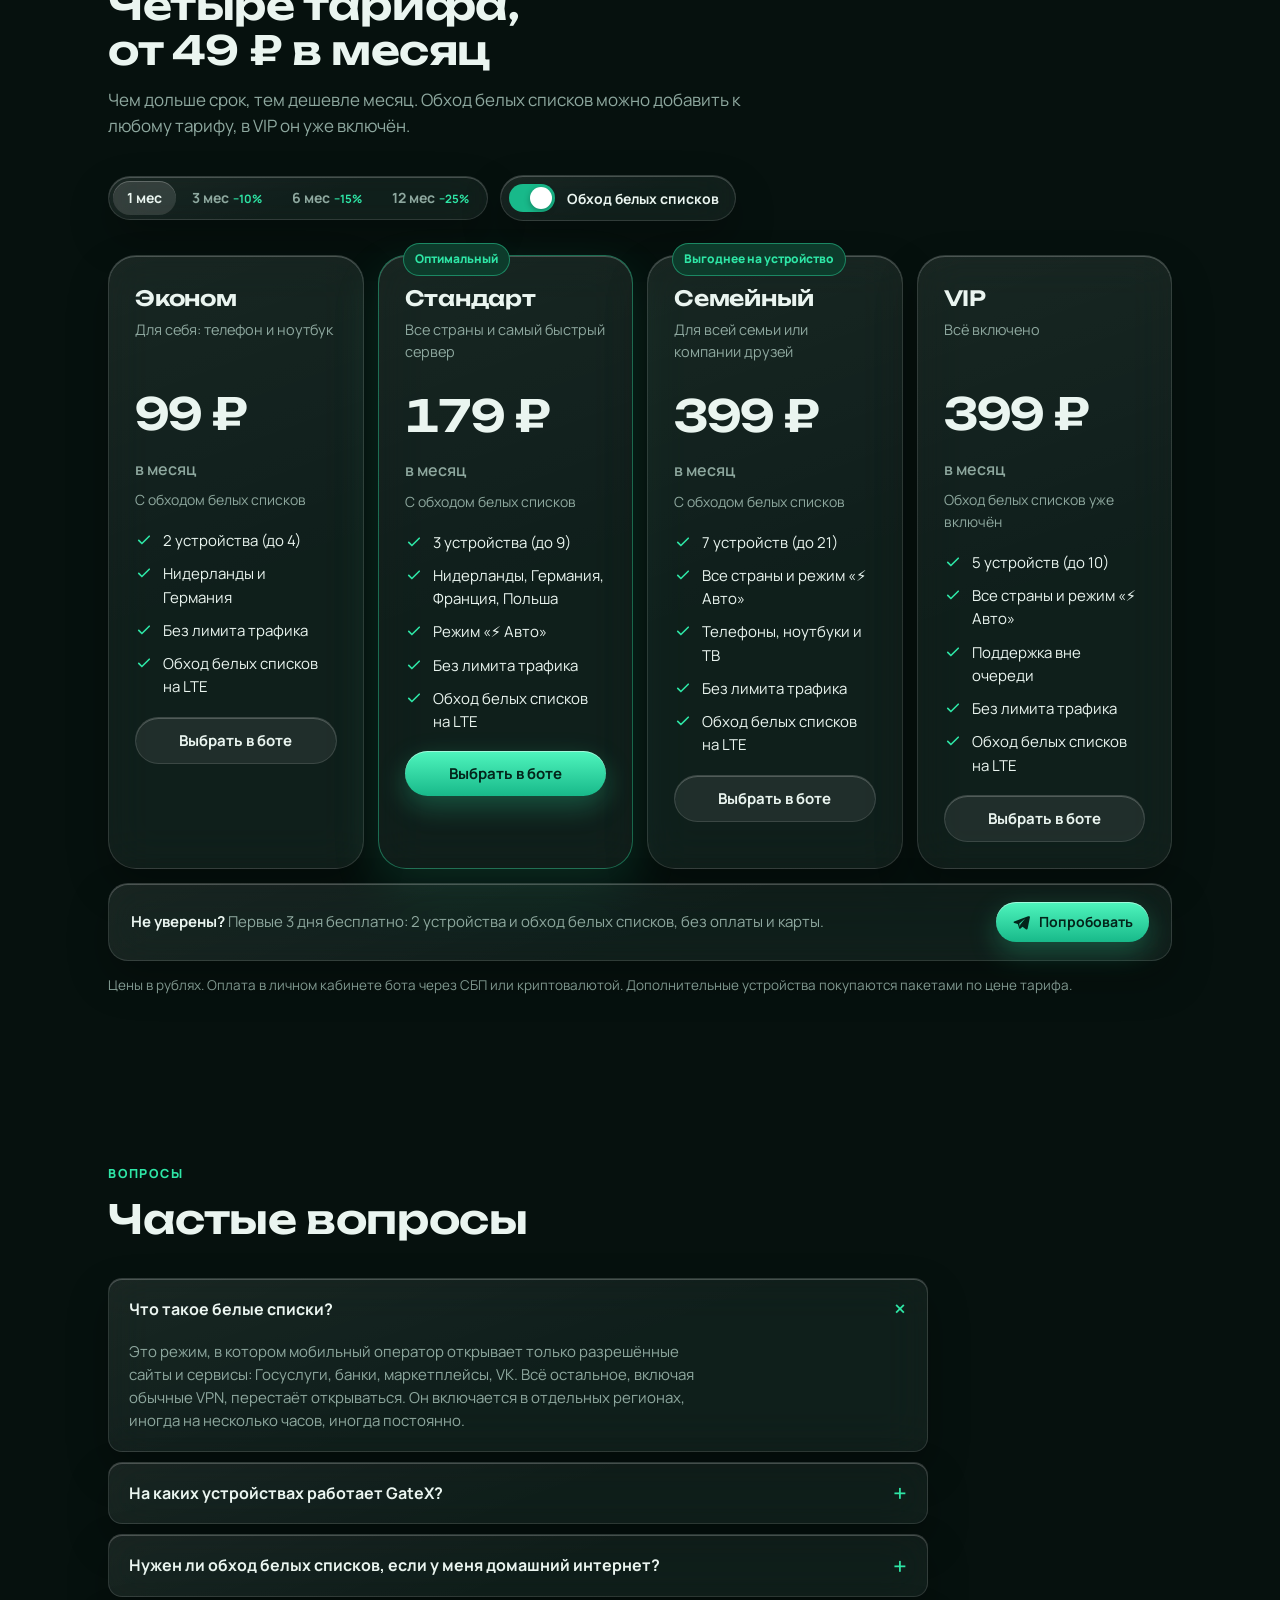
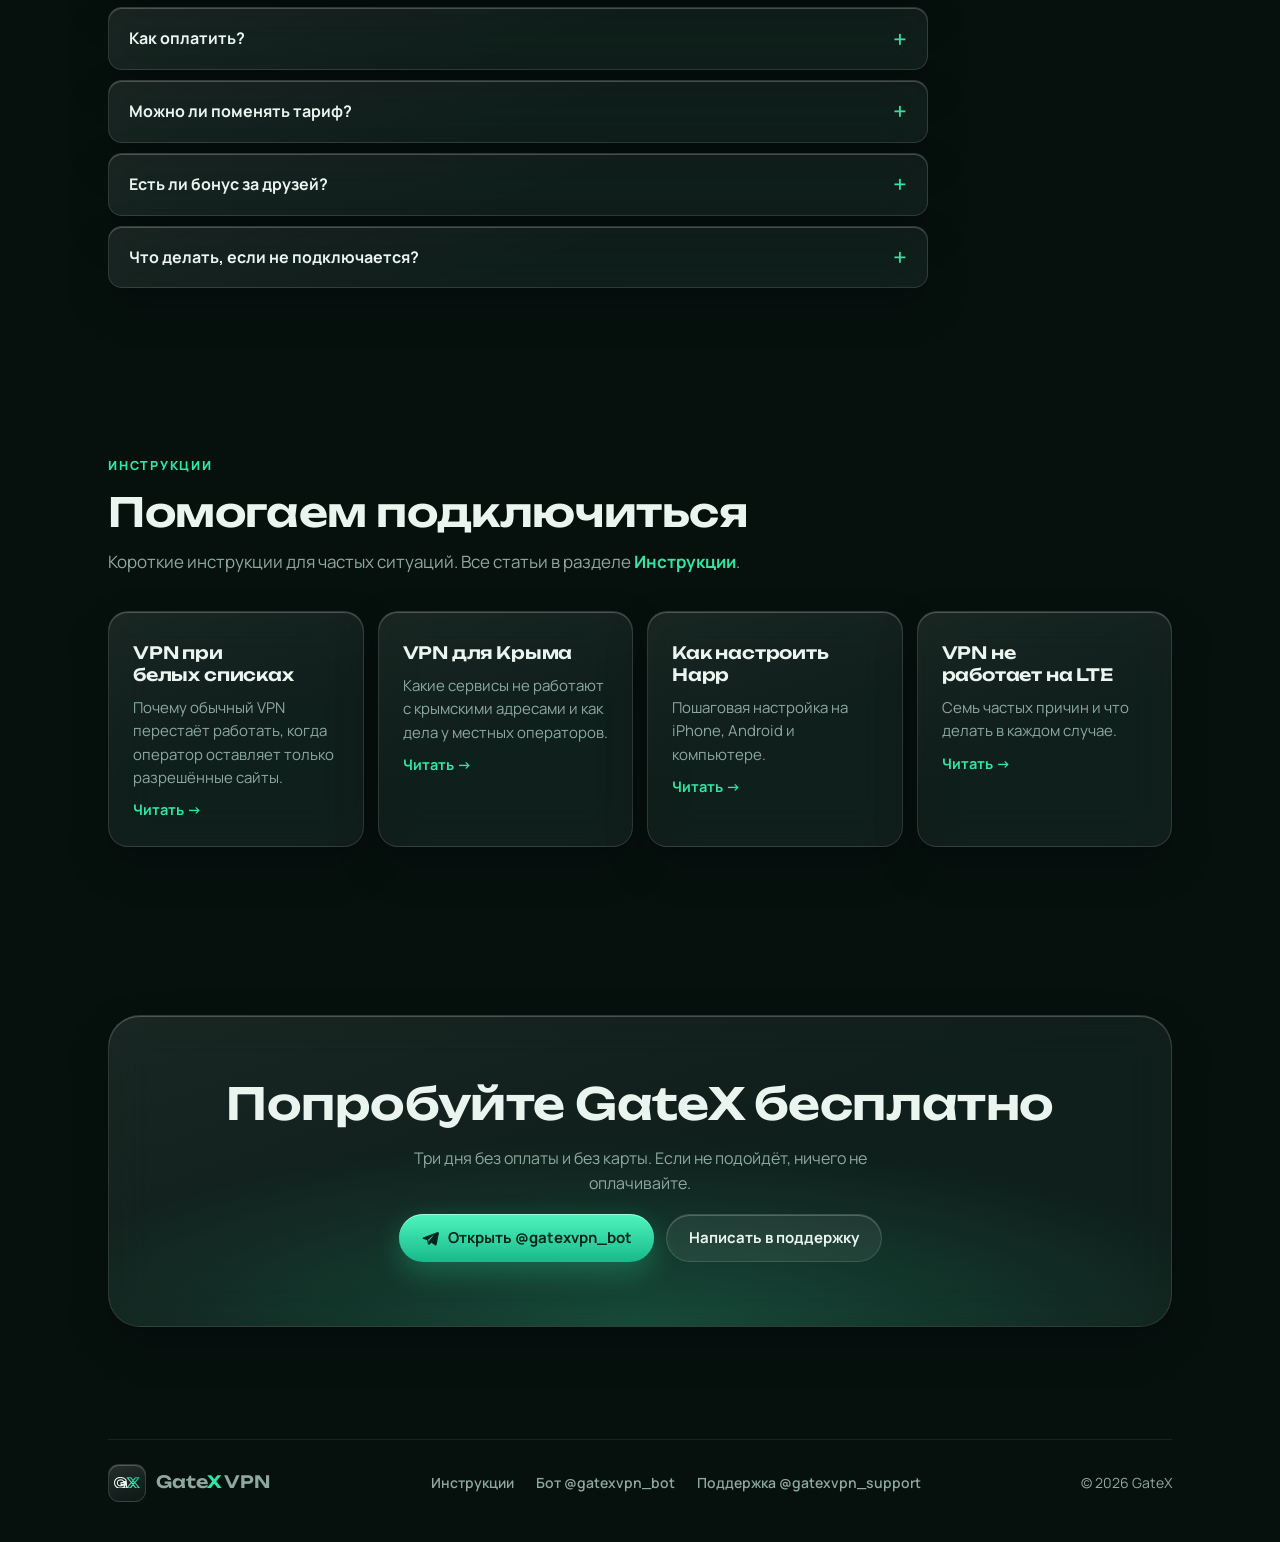
==== commit 30db142a: "Site: plainer copy on main page and guides, no dashes, update date Co-Authored-By: Claude Opus 5.5 <" ====
--- a/site/index.html
+++ b/site/index.html
@@ -8,7 +8,7 @@
 <meta name="description" content="GateX VPN работает даже при белых списках на мобильном интернете. Серверы в Нидерландах, Германии, Франции и Польше, без лимита трафика. 3 дня бесплатно в Telegram-боте.">
 <meta name="theme-color" content="#06110e">
 <meta property="og:title" content="GateX VPN">
-<meta property="og:description" content="VPN, который работает при белых списках. 3 дня бесплатно в Telegram.">
+<meta property="og:description" content="VPN для мобильного интернета с белыми списками. 3 дня бесплатно в Telegram.">
 <meta property="og:type" content="website">
 <meta property="og:url" content="https://gatexx.ru/">
 <meta property="og:image" content="https://gatexx.ru/og.png">
@@ -335,7 +335,7 @@
   <div class="wrap hero">
     <div>
       <span class="pill glass"><span class="dot"></span>Работает при белых списках</span>
-      <h1>Интернет без&nbsp;стен. <span class="stroke">Даже на&nbsp;LTE.</span></h1>
+      <h1>Интернет без&nbsp;стен, <span class="stroke">даже на&nbsp;LTE</span></h1>
       <p class="lead">GateX подключает к свободному интернету, когда мобильный оператор пускает только сайты из белого списка. Без лимита трафика, серверы в Европе, всё управление в Telegram.</p>
       <div class="cta">
         <a class="btn btn-primary" href="https://t.me/gatexvpn_bot" target="_blank" rel="noopener"><svg><use href="#i-tg"/></svg>3 дня бесплатно</a>
@@ -371,8 +371,8 @@
     <div class="wrap">
       <div class="sec-head">
         <span class="eyebrow">Почему GateX</span>
-        <h2>Сделан для российского интернета 2026 года</h2>
-        <p>Обычные VPN перестают работать, когда оператор включает ограничения. Мы строили GateX под эти ограничения с самого начала.</p>
+        <h2>Сделан под ограничения российских операторов</h2>
+        <p>Обычные VPN перестают работать, когда оператор включает ограничения. GateX с самого начала строили под них.</p>
       </div>
       <div class="features">
         <article class="feat glass">
@@ -382,8 +382,8 @@
         </article>
         <article class="feat glass">
           <span class="ic"><svg viewBox="0 0 24 24" fill="none" stroke="currentColor" stroke-width="1.8" stroke-linecap="round" stroke-linejoin="round"><path d="M13 2L4 14h7l-1 8 9-12h-7l1-8z"/></svg></span>
-          <h3>Самый быстрый сервер сам</h3>
-          <p>Режим «Авто» выбирает сервер с лучшим откликом. Ничего не нужно переключать вручную.</p>
+          <h3>Сервер выбирается сам</h3>
+          <p>Режим «Авто» выбирает сервер с лучшим откликом. Переключать вручную не нужно.</p>
         </article>
         <article class="feat glass">
           <span class="ic"><svg viewBox="0 0 24 24" fill="none" stroke="currentColor" stroke-width="1.8" stroke-linecap="round" stroke-linejoin="round"><circle cx="12" cy="12" r="9"/><path d="M3 12h18M12 3c2.5 2.6 3.8 5.6 3.8 9s-1.3 6.4-3.8 9c-2.5-2.6-3.8-5.6-3.8-9S9.5 5.6 12 3z"/></svg></span>
@@ -403,7 +403,7 @@
         <article class="feat glass">
           <span class="ic"><svg viewBox="0 0 24 24" fill="none" stroke="currentColor" stroke-width="1.8" stroke-linecap="round" stroke-linejoin="round"><path d="M21 15a2 2 0 0 1-2 2H8l-5 4V5a2 2 0 0 1 2-2h14a2 2 0 0 1 2 2z"/><path d="M8 9h8M8 13h5"/></svg></span>
           <h3>Живая поддержка</h3>
-          <p>Пишите в Telegram, если что-то не подключается. Отвечает человек, а не автоответчик.</p>
+          <p>Пишите в Telegram, если что-то не подключается. Отвечает человек.</p>
         </article>
       </div>
     </div>
@@ -413,7 +413,7 @@
     <div class="wrap">
       <div class="sec-head">
         <span class="eyebrow">Белые списки</span>
-        <h2>Почему GateX работает, когда другие молчат</h2>
+        <h2>Как GateX работает при белых списках</h2>
         <p>При белых списках оператор пропускает соединения только на адреса из своего списка. Всё остальное, включая обычные VPN за границей, просто не отвечает.</p>
       </div>
       <div class="route glass">
@@ -435,7 +435,7 @@
     <div class="wrap">
       <div class="sec-head">
         <span class="eyebrow">Как подключиться</span>
-        <h2>Три шага, пара минут</h2>
+        <h2>Подключение за пару минут</h2>
       </div>
       <div class="steps">
         <article class="step glass">
@@ -462,7 +462,7 @@
     <div class="wrap">
       <div class="sec-head">
         <span class="eyebrow">Тарифы</span>
-        <h2>Платите только за то, что нужно</h2>
+        <h2>Четыре тарифа, от 49 ₽ в месяц</h2>
         <p>Чем дольше срок, тем дешевле месяц. Обход белых списков можно добавить к любому тарифу, в VIP он уже включён.</p>
       </div>
 
@@ -626,8 +626,8 @@
   <section>
     <div class="wrap">
       <div class="final glass">
-        <h2>Включите GateX за минуту</h2>
-        <p>Три дня бесплатно, без карты. Если не подойдёт, просто ничего не оплачивайте.</p>
+        <h2>Попробуйте GateX бесплатно</h2>
+        <p>Три дня без оплаты и без карты. Если не подойдёт, ничего не оплачивайте.</p>
         <div class="cta">
           <a class="btn btn-primary" href="https://t.me/gatexvpn_bot" target="_blank" rel="noopener"><svg><use href="#i-tg"/></svg>Открыть @gatexvpn_bot</a>
           <a class="btn btn-glass" href="https://t.me/gatexvpn_support" target="_blank" rel="noopener">Написать в поддержку</a>
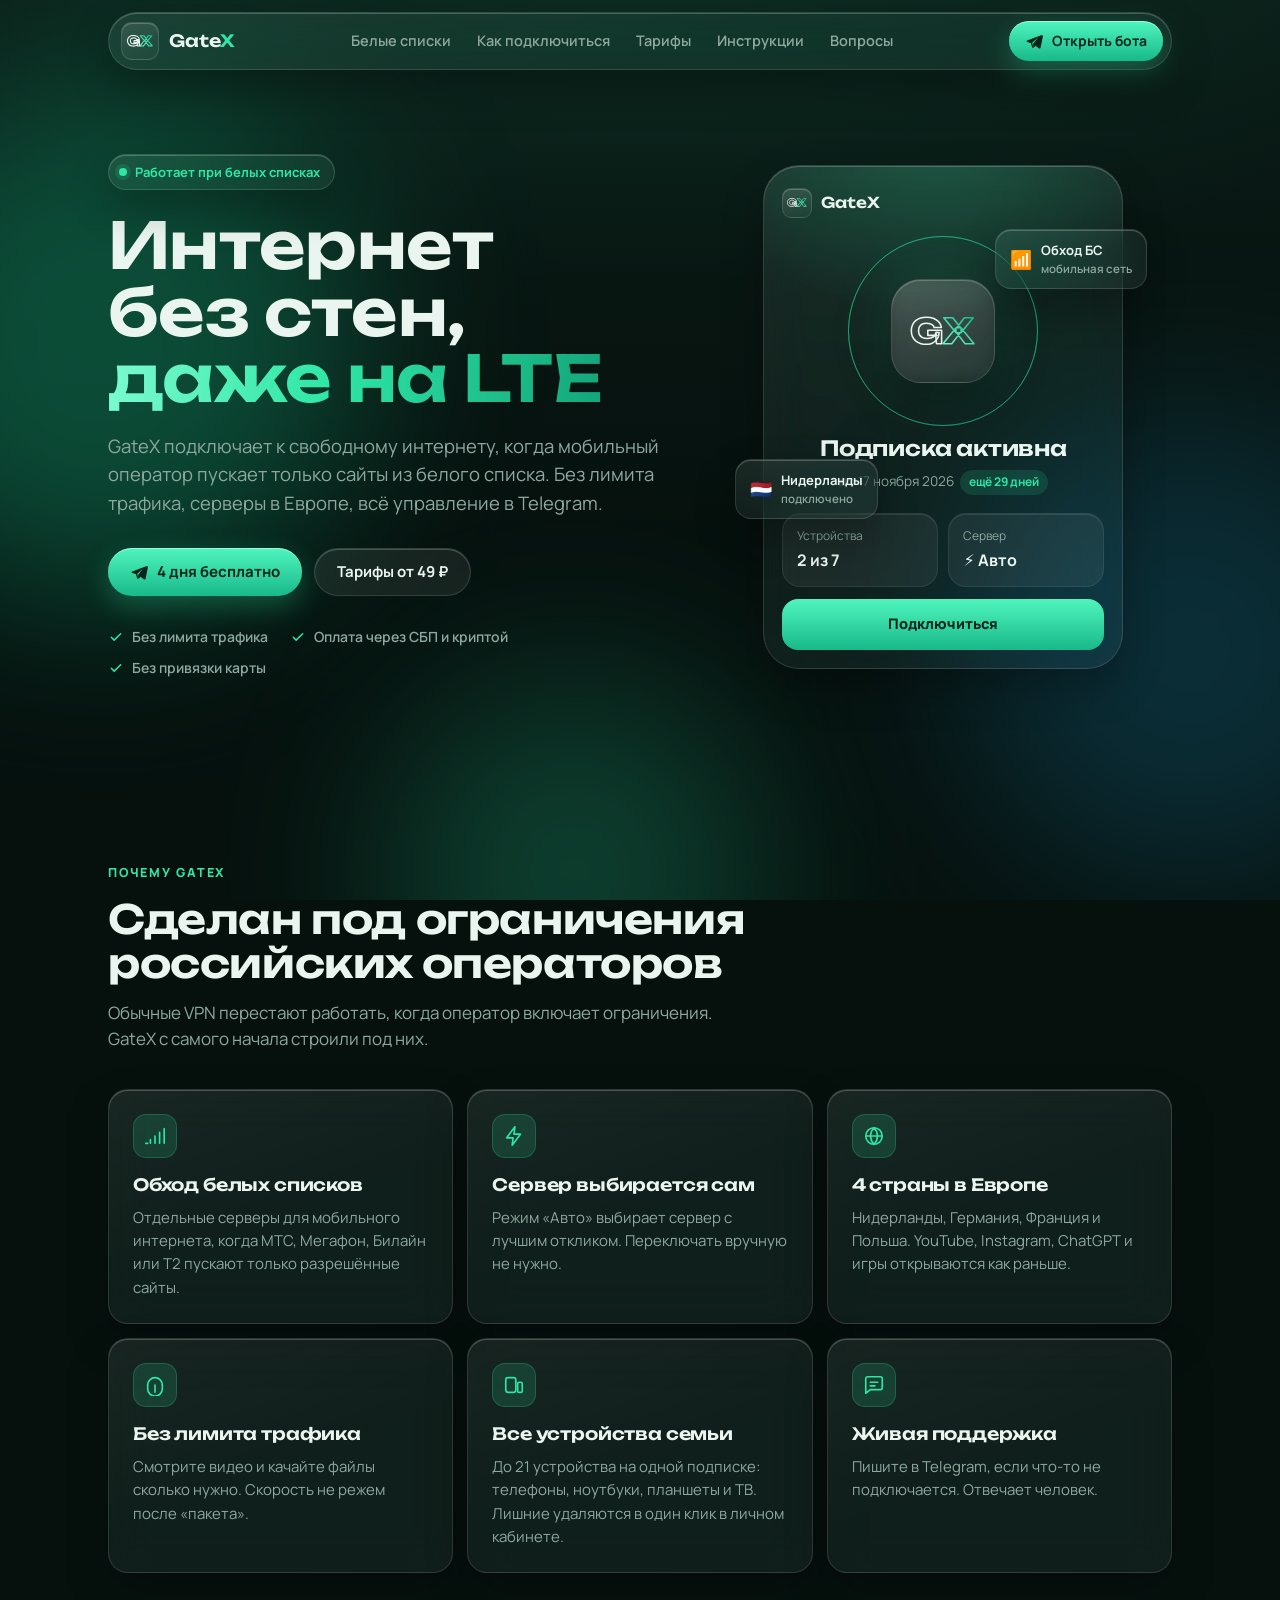
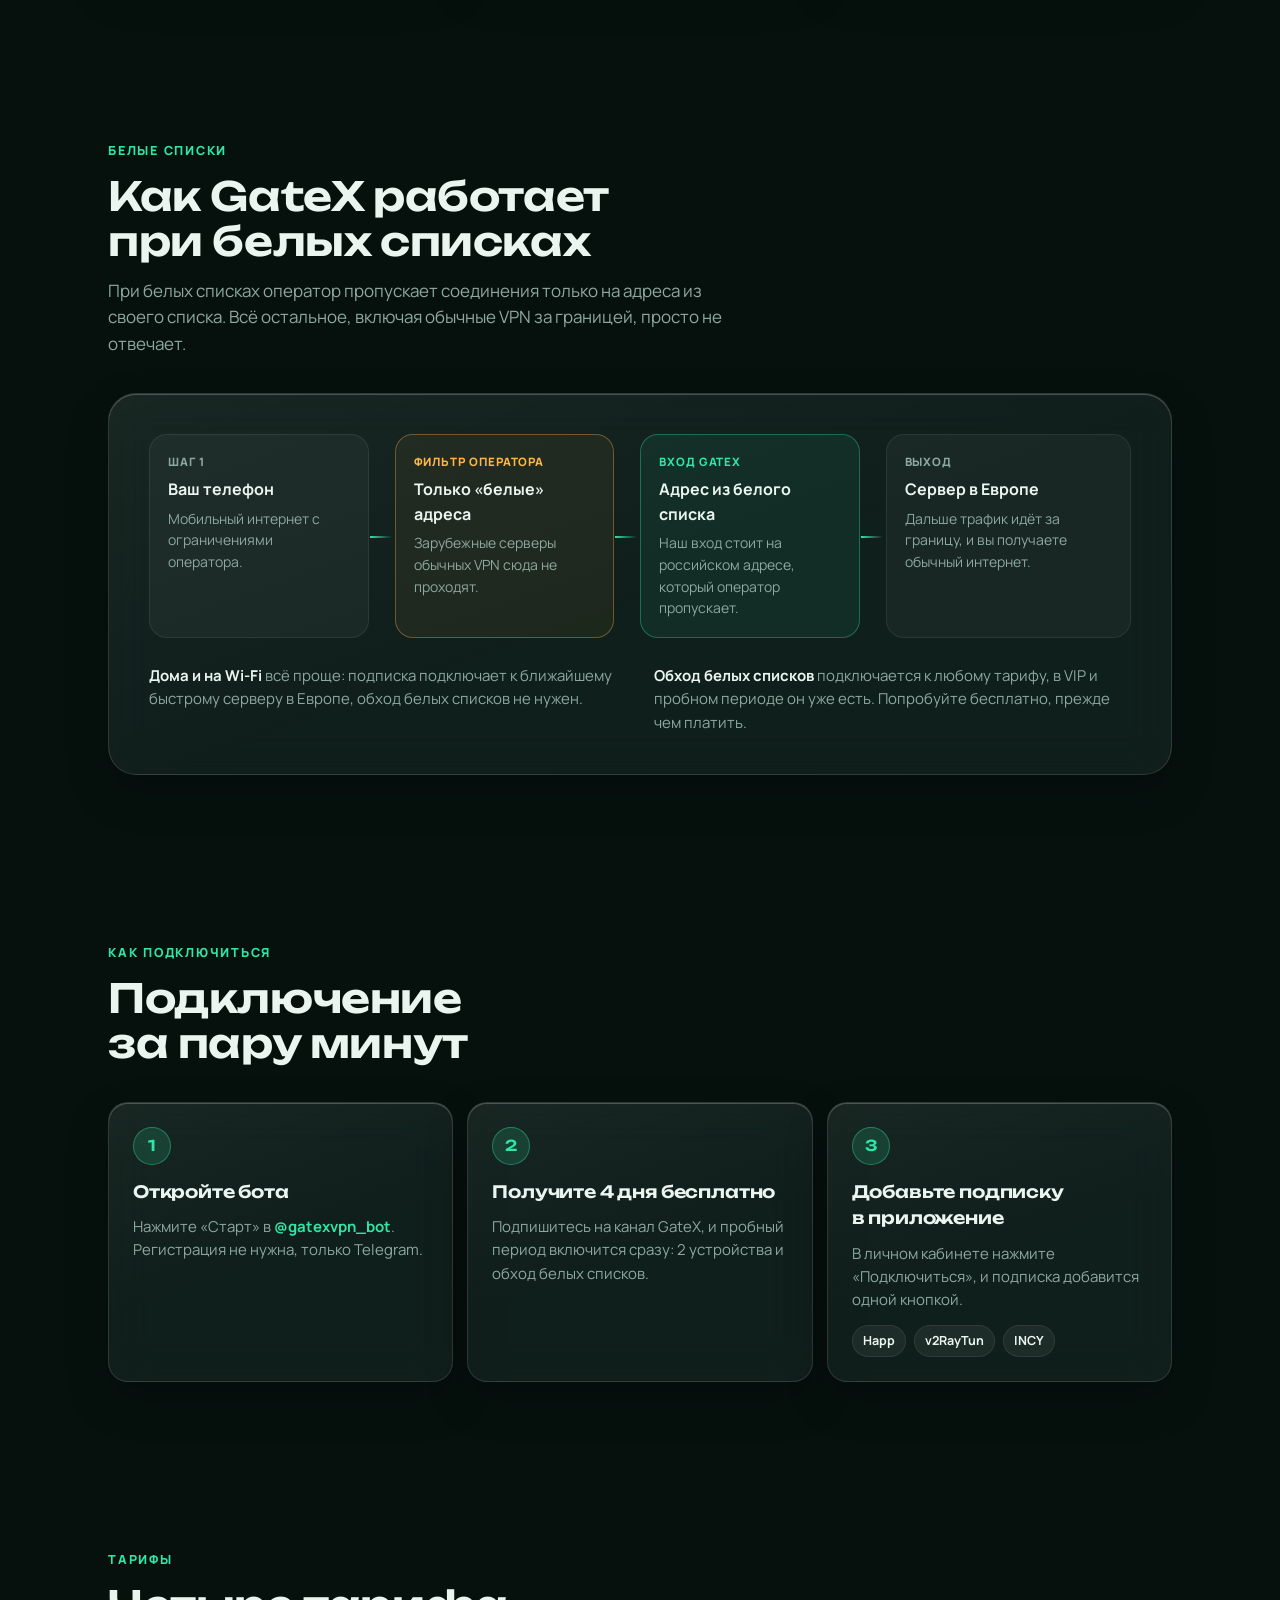
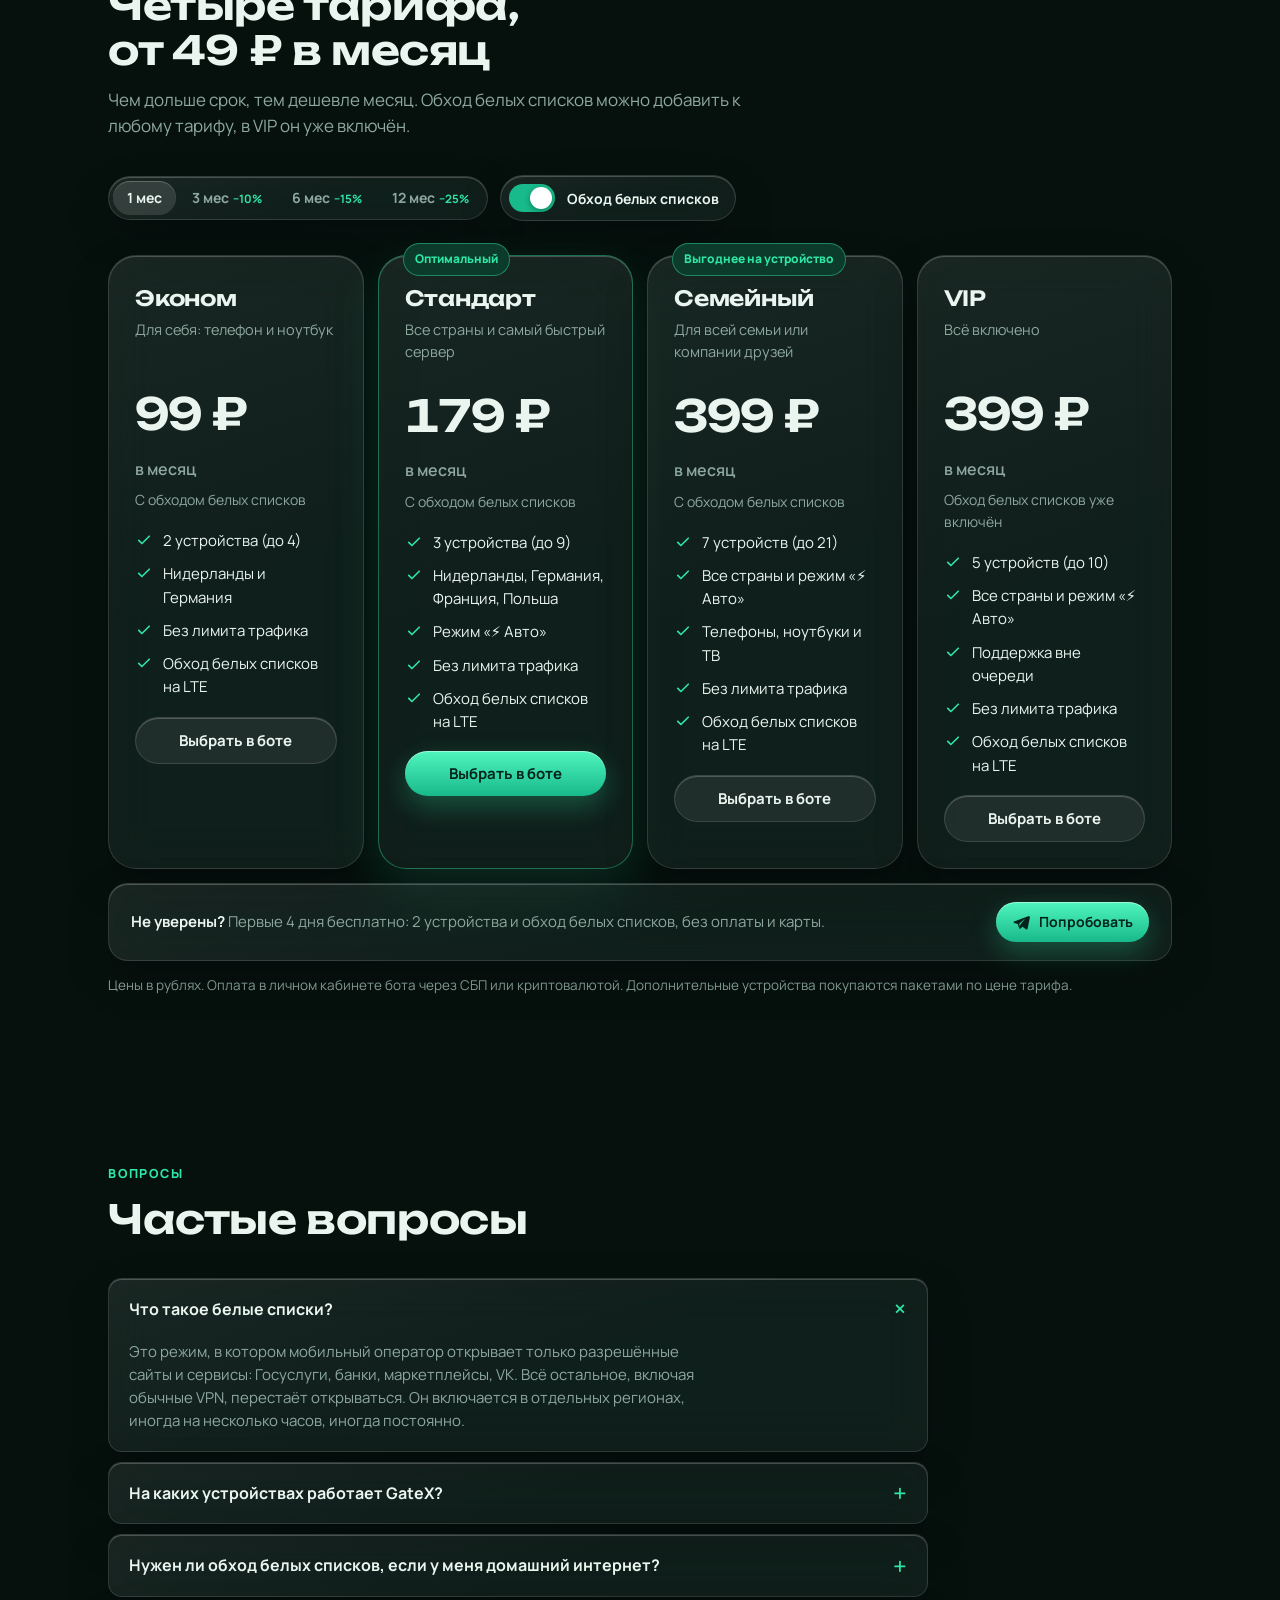
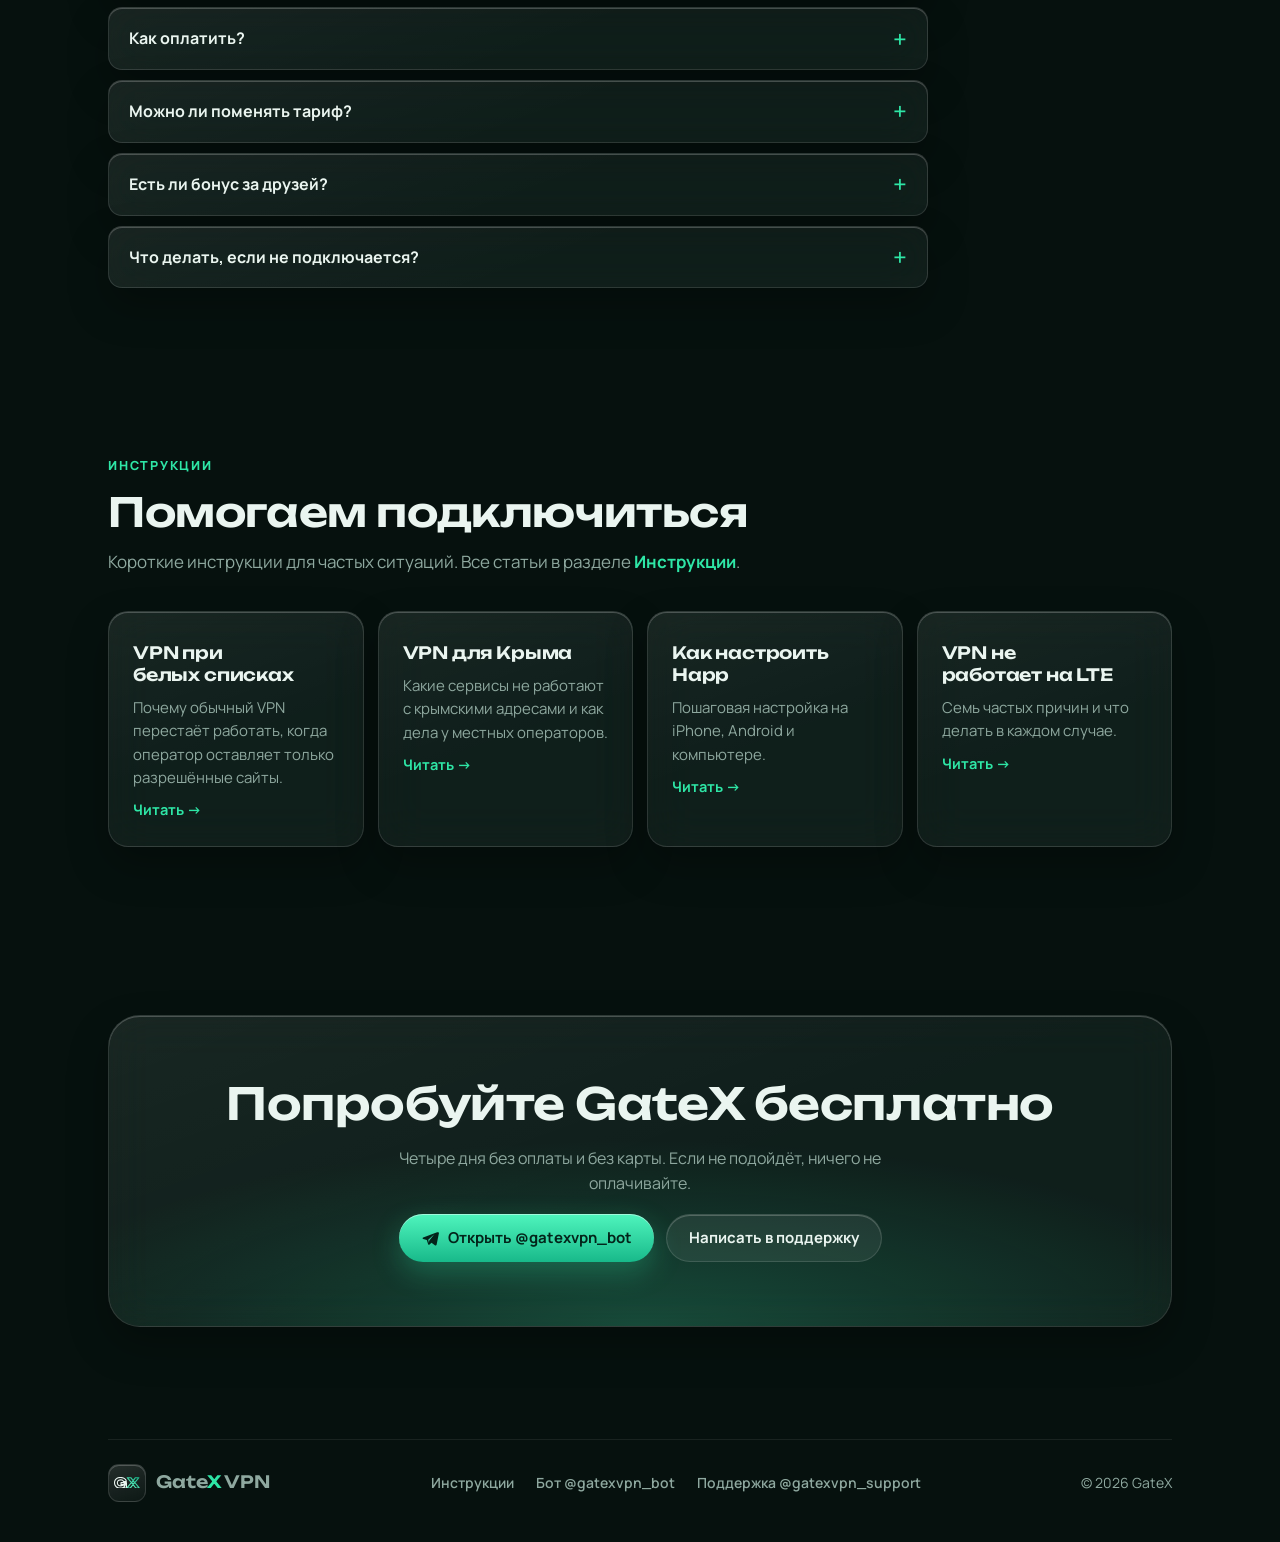
==== commit 2eba5503: "Site: 4-day trial everywhere, og.png from source with new headline Co-Authored-By: Claude Opus 5.5 <" ====
--- a/site/index.html
+++ b/site/index.html
@@ -5,10 +5,10 @@
 <meta name="viewport" content="width=device-width, initial-scale=1, viewport-fit=cover">
 <title>GateX VPN: работает при белых списках на мобильном интернете</title>
 <meta name="claude:viewport-fit-sides" content="cover">
-<meta name="description" content="GateX VPN работает даже при белых списках на мобильном интернете. Серверы в Нидерландах, Германии, Франции и Польше, без лимита трафика. 3 дня бесплатно в Telegram-боте.">
+<meta name="description" content="GateX VPN работает даже при белых списках на мобильном интернете. Серверы в Нидерландах, Германии, Франции и Польше, без лимита трафика. 4 дня бесплатно в Telegram-боте.">
 <meta name="theme-color" content="#06110e">
 <meta property="og:title" content="GateX VPN">
-<meta property="og:description" content="VPN для мобильного интернета с белыми списками. 3 дня бесплатно в Telegram.">
+<meta property="og:description" content="VPN для мобильного интернета с белыми списками. 4 дня бесплатно в Telegram.">
 <meta property="og:type" content="website">
 <meta property="og:url" content="https://gatexx.ru/">
 <meta property="og:image" content="https://gatexx.ru/og.png">
@@ -338,7 +338,7 @@
       <h1>Интернет без&nbsp;стен, <span class="stroke">даже на&nbsp;LTE</span></h1>
       <p class="lead">GateX подключает к свободному интернету, когда мобильный оператор пускает только сайты из белого списка. Без лимита трафика, серверы в Европе, всё управление в Telegram.</p>
       <div class="cta">
-        <a class="btn btn-primary" href="https://t.me/gatexvpn_bot" target="_blank" rel="noopener"><svg><use href="#i-tg"/></svg>3 дня бесплатно</a>
+        <a class="btn btn-primary" href="https://t.me/gatexvpn_bot" target="_blank" rel="noopener"><svg><use href="#i-tg"/></svg>4 дня бесплатно</a>
         <a class="btn btn-glass" href="#pricing">Тарифы от 49 ₽</a>
       </div>
       <div class="facts">
@@ -445,8 +445,8 @@
         </article>
         <article class="step glass">
           <span class="n">2</span>
-          <h3>Получите 3 дня бесплатно</h3>
-          <p>Пробный период включается сразу: 2 устройства и обход белых списков.</p>
+          <h3>Получите 4 дня бесплатно</h3>
+          <p>Подпишитесь на канал GateX, и пробный период включится сразу: 2 устройства и обход белых списков.</p>
         </article>
         <article class="step glass">
           <span class="n">3</span>
@@ -545,7 +545,7 @@
       </div>
 
       <div class="trial glass">
-        <p><b>Не уверены?</b> Первые 3 дня бесплатно: 2 устройства и обход белых списков, без оплаты и карты.</p>
+        <p><b>Не уверены?</b> Первые 4 дня бесплатно: 2 устройства и обход белых списков, без оплаты и карты.</p>
         <a class="btn btn-primary btn-sm" href="https://t.me/gatexvpn_bot" target="_blank" rel="noopener"><svg><use href="#i-tg"/></svg>Попробовать</a>
       </div>
       <p class="fine">Цены в рублях. Оплата в личном кабинете бота через СБП или криптовалютой. Дополнительные устройства покупаются пакетами по цене тарифа.</p>
@@ -627,7 +627,7 @@
     <div class="wrap">
       <div class="final glass">
         <h2>Попробуйте GateX бесплатно</h2>
-        <p>Три дня без оплаты и без карты. Если не подойдёт, ничего не оплачивайте.</p>
+        <p>Четыре дня без оплаты и без карты. Если не подойдёт, ничего не оплачивайте.</p>
         <div class="cta">
           <a class="btn btn-primary" href="https://t.me/gatexvpn_bot" target="_blank" rel="noopener"><svg><use href="#i-tg"/></svg>Открыть @gatexvpn_bot</a>
           <a class="btn btn-glass" href="https://t.me/gatexvpn_support" target="_blank" rel="noopener">Написать в поддержку</a>
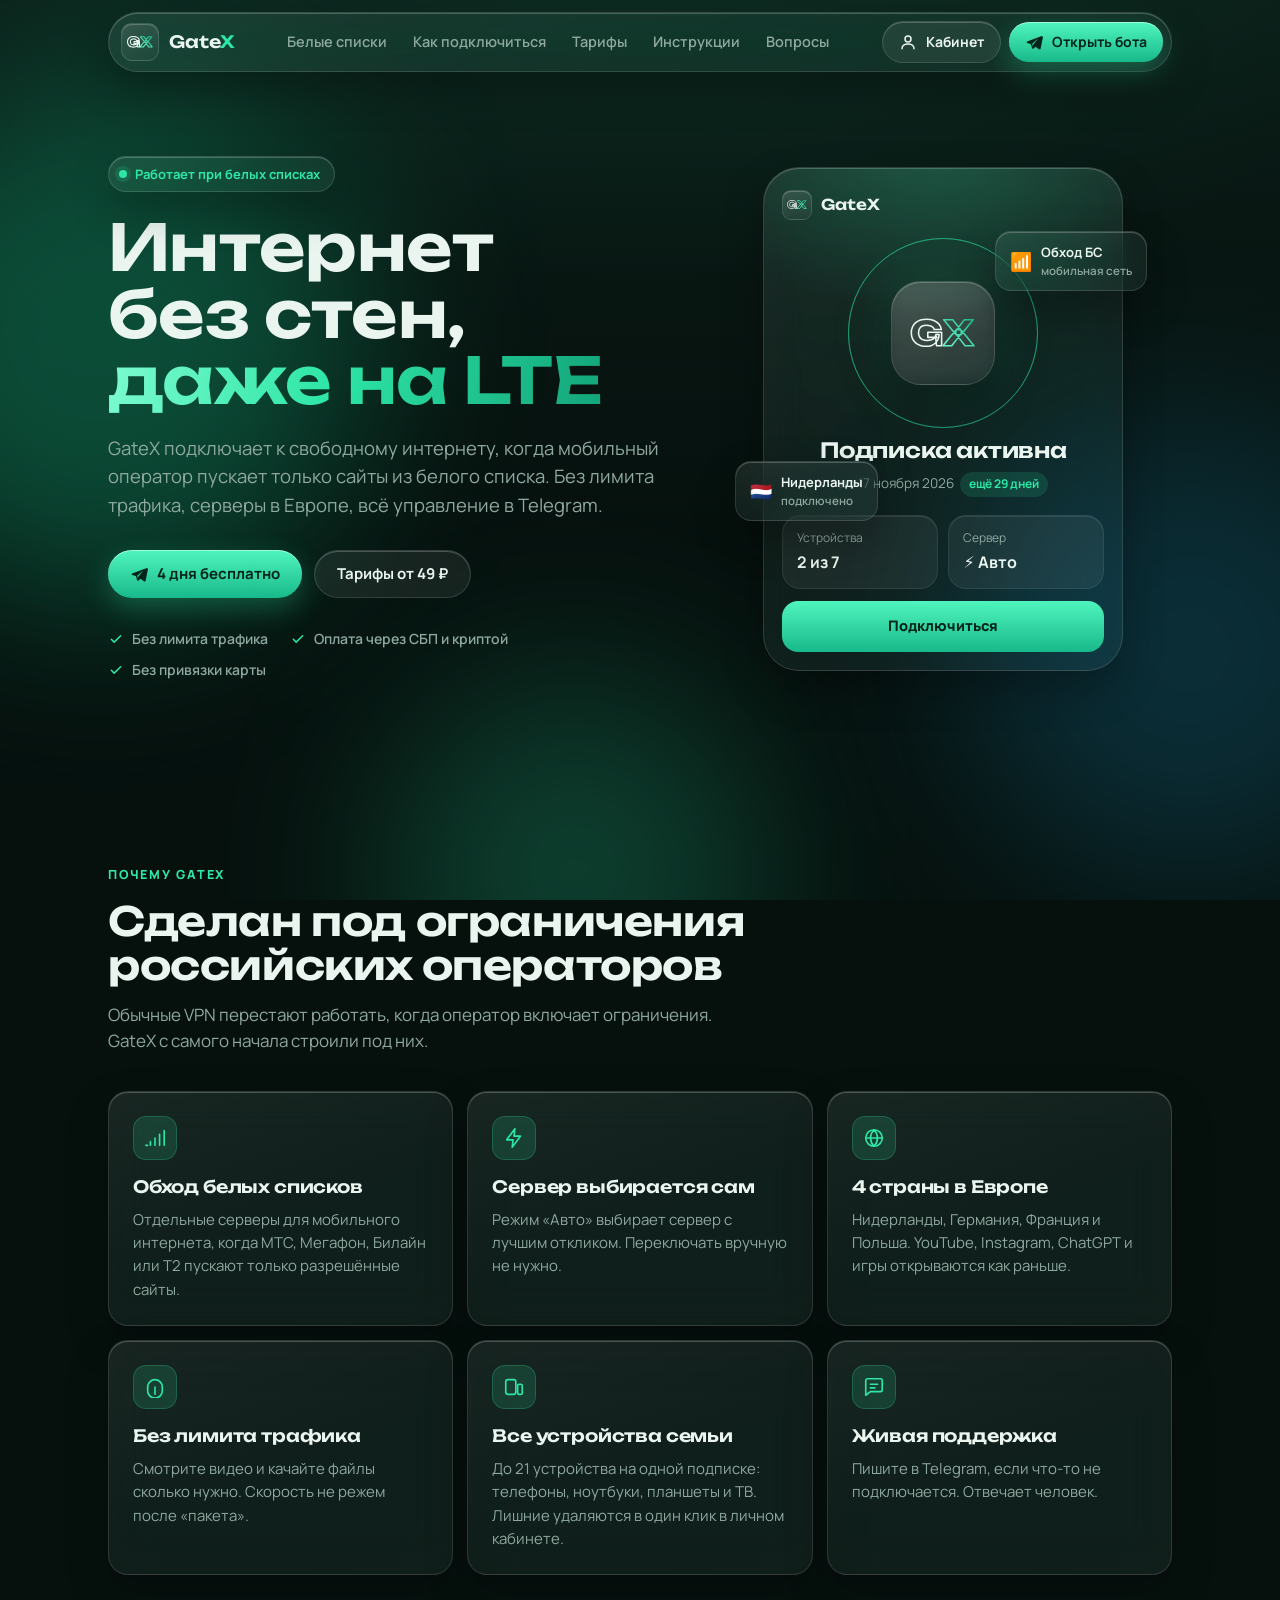
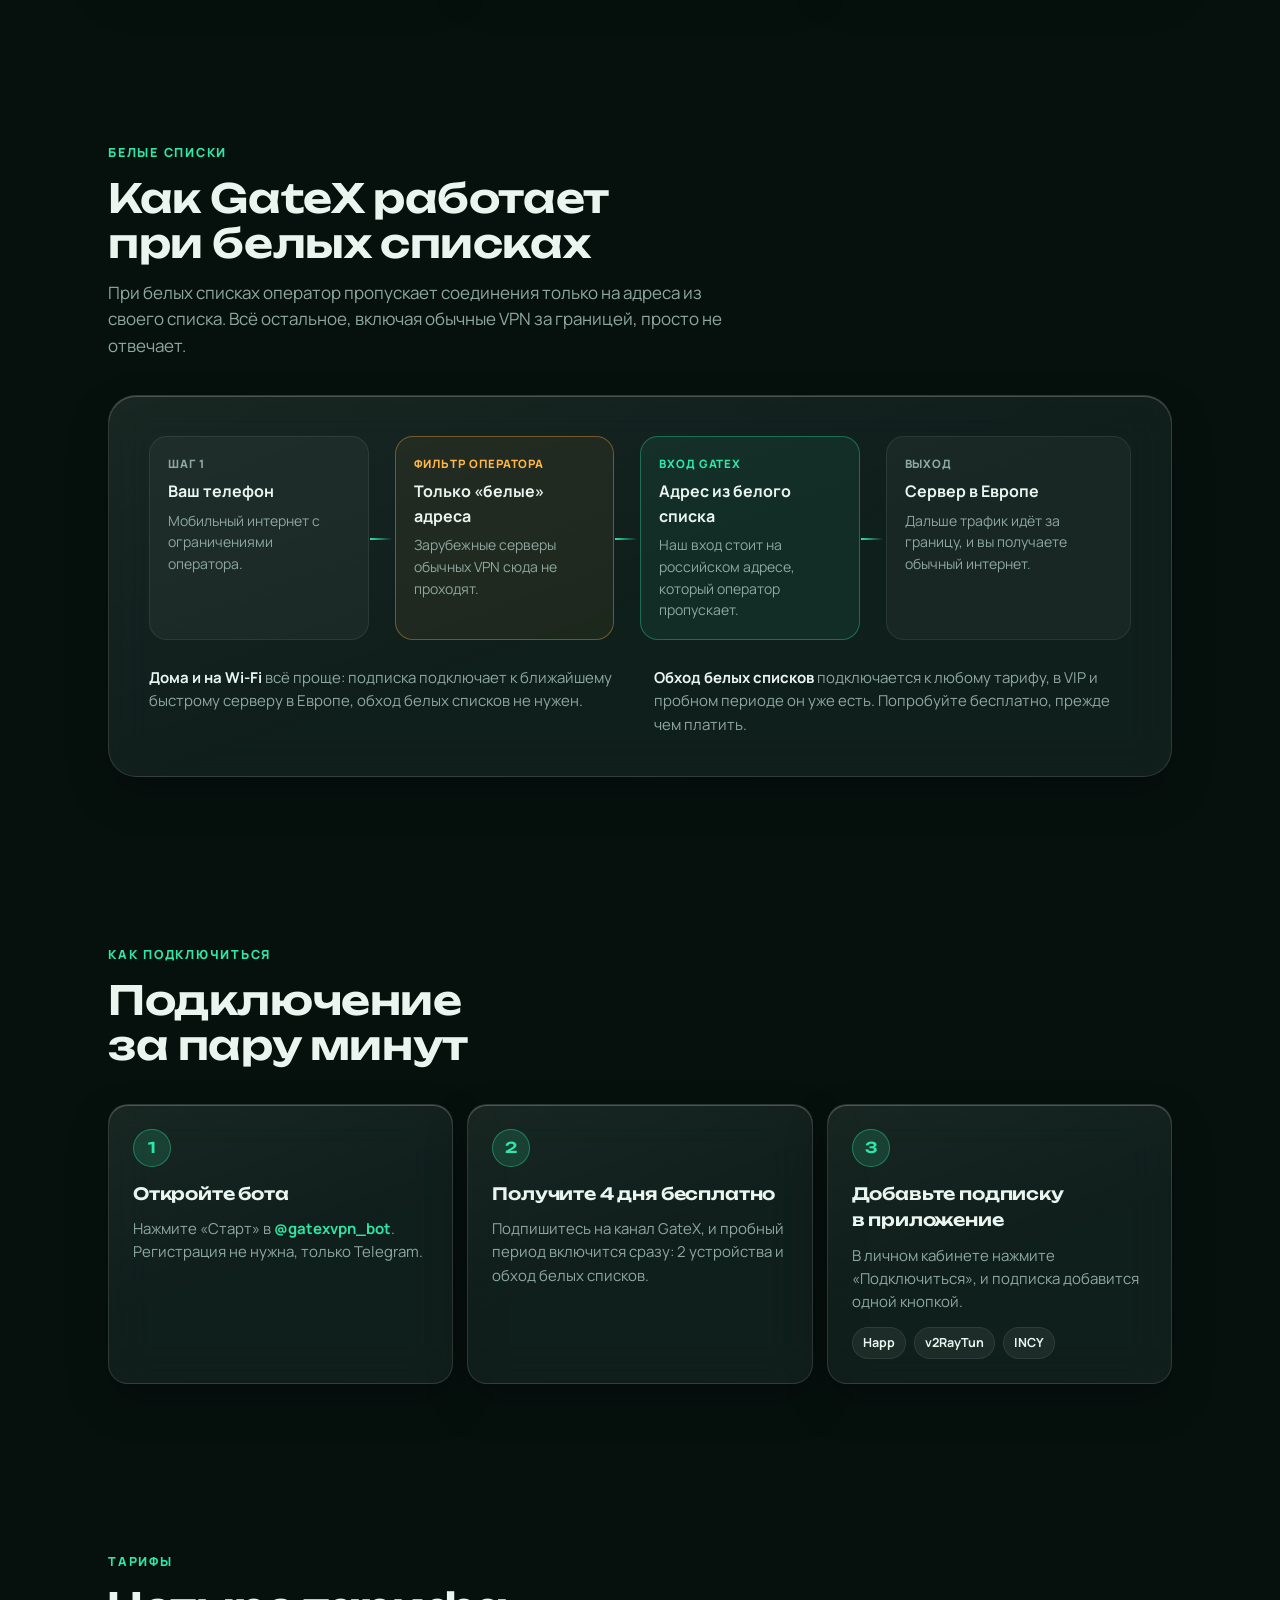
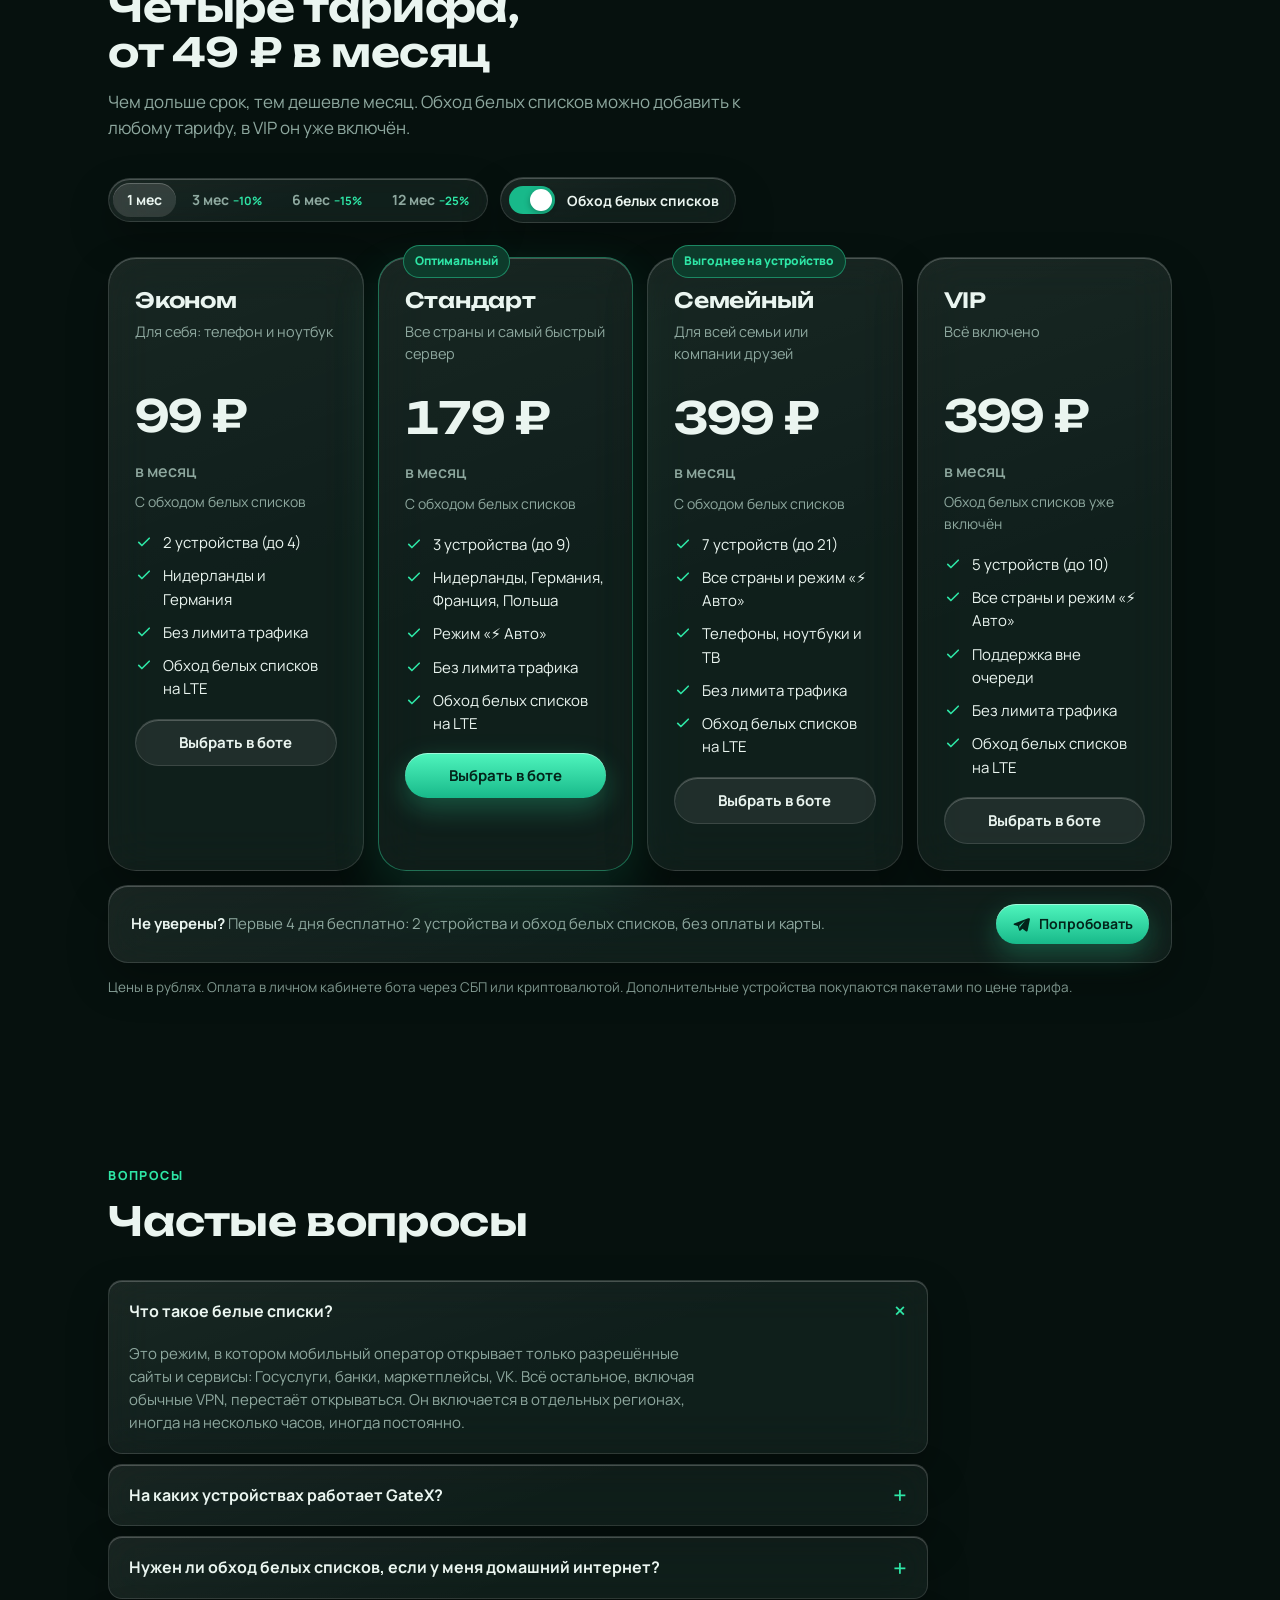
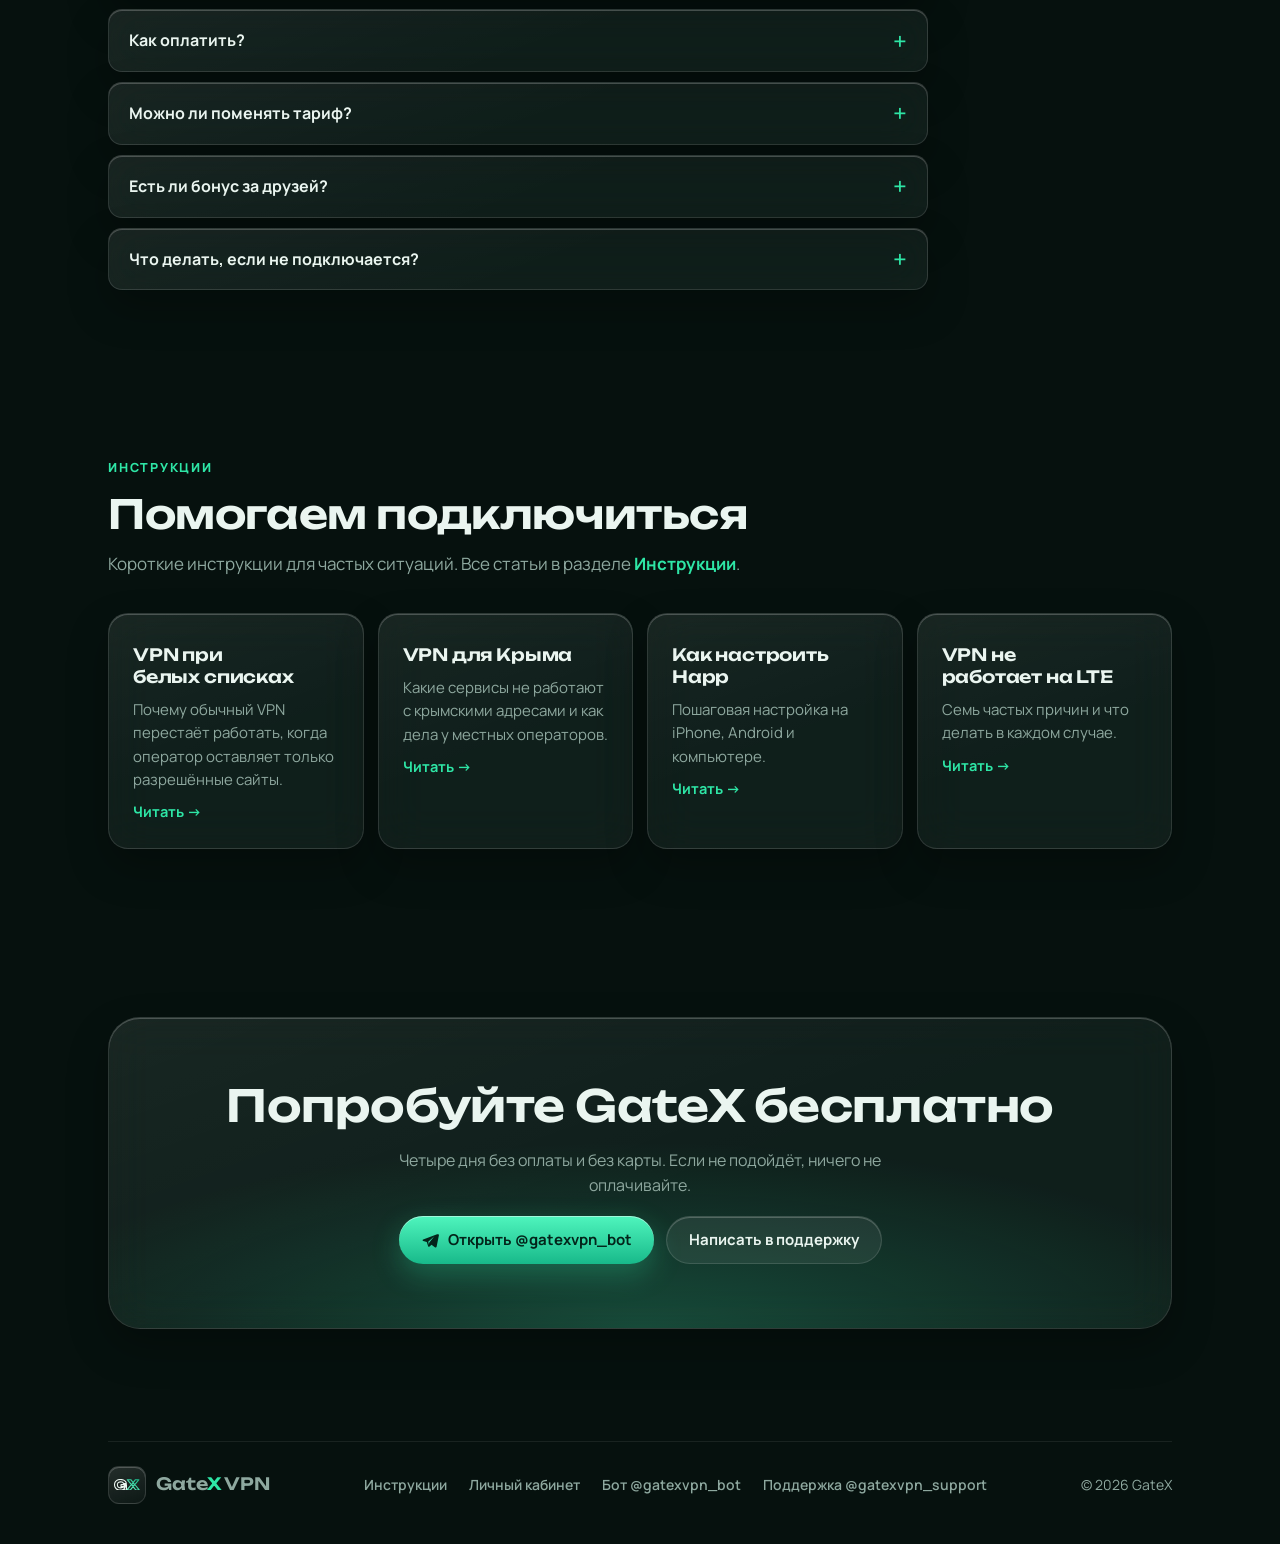
==== commit aa27b873: "Site: personal cabinet button in header and footer Co-Authored-By: Claude Opus 5.5 <noreply@anthropi" ====
--- a/site/index.html
+++ b/site/index.html
@@ -110,6 +110,9 @@
 .btn-glass { background: rgba(255,255,255,.07); border: 1px solid var(--glass-line); color: var(--text); box-shadow: inset 0 1px 0 var(--glass-hi); }
 .btn-glass:hover { background: rgba(255,255,255,.11); }
 .btn-sm { padding: 11px 16px; font-size: 14px; }
+.top-cta { display: flex; align-items: center; gap: 8px; }
+.btn-cab svg { width: 17px; height: 17px; }
+@media (max-width: 459px) { .btn-cab { padding: 11px; } .btn-cab span { display: none; } }
 .btn svg { width: 18px; height: 18px; }
 
 /* Hero */
@@ -324,9 +327,12 @@
         <a href="/instrukcii/">Инструкции</a>
         <a href="#faq">Вопросы</a>
       </nav>
-      <a class="btn btn-primary btn-sm" href="https://t.me/gatexvpn_bot" target="_blank" rel="noopener">
-        <svg><use href="#i-tg"/></svg>Открыть бота
-      </a>
+      <div class="top-cta">
+        <a class="btn btn-glass btn-sm btn-cab" href="https://t.me/gatexvpn_bot?startapp" target="_blank" rel="noopener" aria-label="Личный кабинет"><svg viewBox="0 0 24 24" fill="none" stroke="currentColor" stroke-width="2" stroke-linecap="round" stroke-linejoin="round"><circle cx="12" cy="8" r="4"/><path d="M4 21c0-4 3.6-6.5 8-6.5s8 2.5 8 6.5"/></svg><span>Кабинет</span></a>
+        <a class="btn btn-primary btn-sm" href="https://t.me/gatexvpn_bot" target="_blank" rel="noopener">
+          <svg><use href="#i-tg"/></svg>Открыть бота
+        </a>
+      </div>
     </div>
   </div>
 </header>
@@ -643,6 +649,7 @@
       <a class="brand" href="#top"><span class="gx"><svg viewBox="0 -800 1900 840"><use href="#gxMark"/></svg></span><span>Gate<b>X</b> VPN</span></a>
       <div class="links">
         <a href="/instrukcii/">Инструкции</a>
+        <a href="https://t.me/gatexvpn_bot?startapp" target="_blank" rel="noopener">Личный кабинет</a>
         <a href="https://t.me/gatexvpn_bot" target="_blank" rel="noopener">Бот @gatexvpn_bot</a>
         <a href="https://t.me/gatexvpn_support" target="_blank" rel="noopener">Поддержка @gatexvpn_support</a>
       </div>
